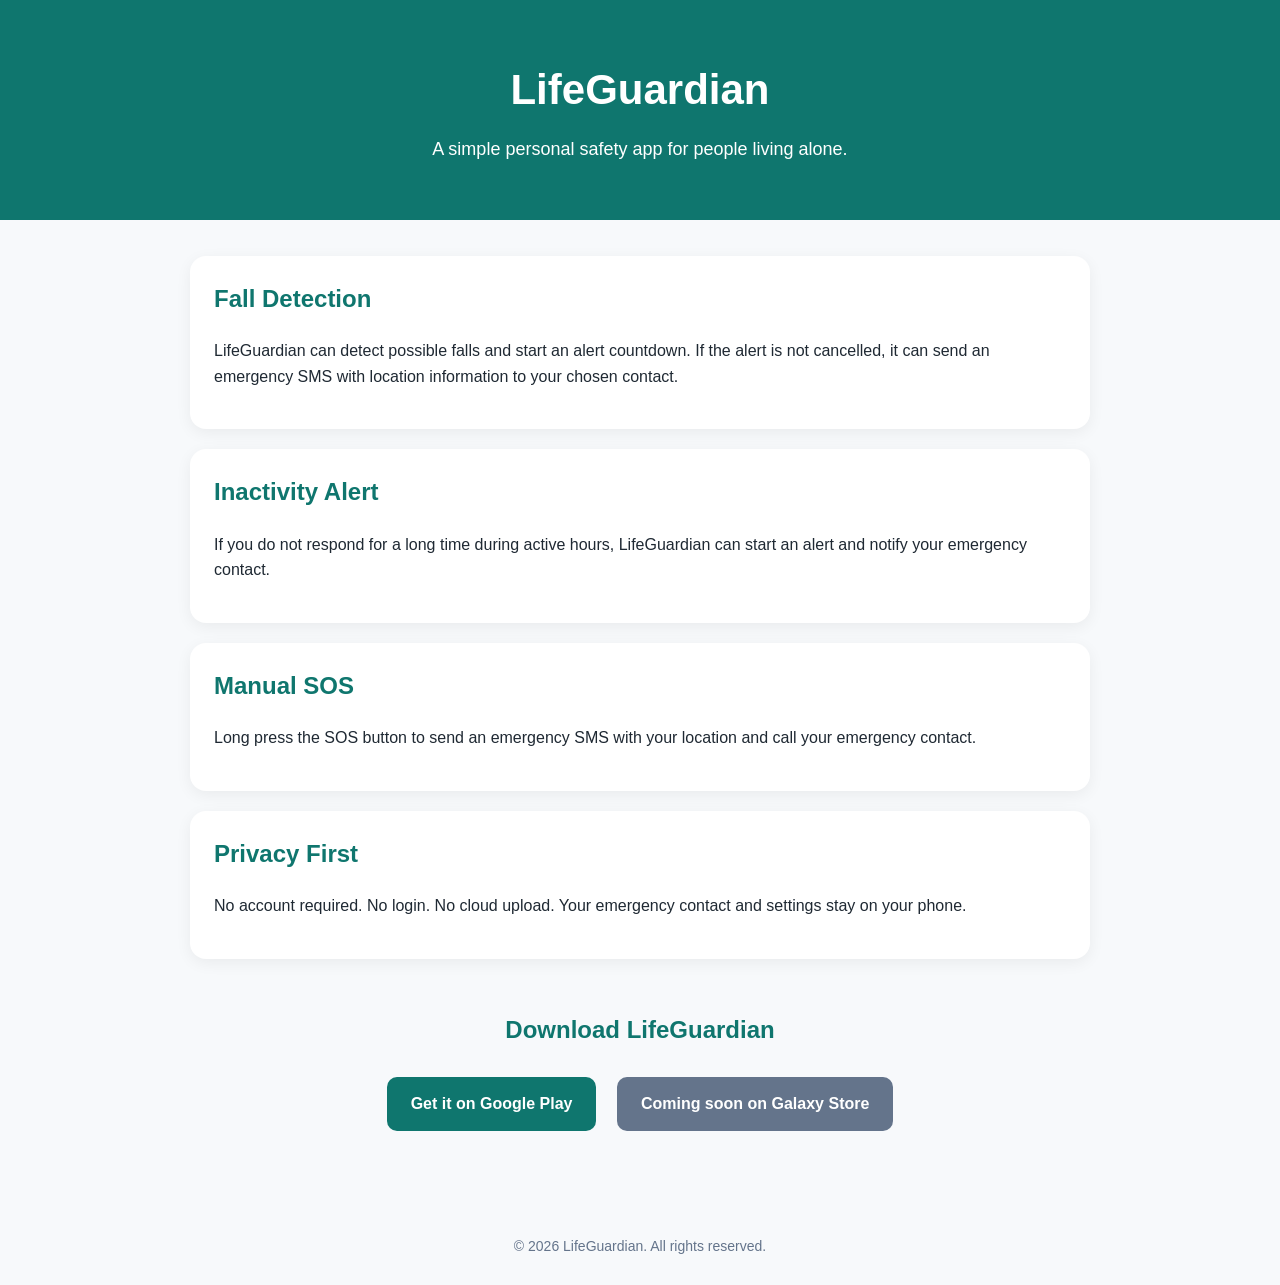
==== index.html @ 9aa40633 "Create index.html" ====
<!DOCTYPE html>
<html lang="en">
<head>
  <meta charset="UTF-8" />
  <meta name="viewport" content="width=device-width, initial-scale=1.0" />

  <title>LifeGuardian - Personal Safety App</title>

  <meta name="description" content="LifeGuardian is a simple personal safety app with fall detection, inactivity alerts, and manual SOS. No account required. No cloud upload." />

  <style>
    body {
      margin: 0;
      font-family: Arial, Helvetica, sans-serif;
      background: #f7f9fb;
      color: #1f2933;
      line-height: 1.6;
    }

    header {
      background: #0f766e;
      color: white;
      padding: 56px 20px;
      text-align: center;
    }

    header h1 {
      margin: 0 0 12px;
      font-size: 42px;
    }

    header p {
      margin: 0;
      font-size: 18px;
    }

    main {
      max-width: 900px;
      margin: 0 auto;
      padding: 36px 20px;
    }

    .card {
      background: white;
      border-radius: 16px;
      padding: 24px;
      margin-bottom: 20px;
      box-shadow: 0 4px 16px rgba(0,0,0,0.06);
    }

    h2 {
      color: #0f766e;
      margin-top: 0;
    }

    .download {
      text-align: center;
      padding: 32px 20px;
    }

    .button {
      display: inline-block;
      background: #0f766e;
      color: white;
      padding: 14px 24px;
      border-radius: 10px;
      text-decoration: none;
      font-weight: bold;
      margin: 8px;
    }

    .button.secondary {
      background: #64748b;
    }

    footer {
      text-align: center;
      color: #64748b;
      font-size: 14px;
      padding: 28px 20px;
    }
  </style>
</head>

<body>
  <header>
    <h1>LifeGuardian</h1>
    <p>A simple personal safety app for people living alone.</p>
  </header>

  <main>
    <section class="card">
      <h2>Fall Detection</h2>
      <p>
        LifeGuardian can detect possible falls and start an alert countdown.
        If the alert is not cancelled, it can send an emergency SMS with location information
        to your chosen contact.
      </p>
    </section>

    <section class="card">
      <h2>Inactivity Alert</h2>
      <p>
        If you do not respond for a long time during active hours,
        LifeGuardian can start an alert and notify your emergency contact.
      </p>
    </section>

    <section class="card">
      <h2>Manual SOS</h2>
      <p>
        Long press the SOS button to send an emergency SMS with your location
        and call your emergency contact.
      </p>
    </section>

    <section class="card">
      <h2>Privacy First</h2>
      <p>
        No account required. No login. No cloud upload.
        Your emergency contact and settings stay on your phone.
      </p>
    </section>

    <section class="download">
      <h2>Download LifeGuardian</h2>

      <a class="button" href="https://play.google.com/store/apps/details?id=com.zplstudio.lifeguardian&hl=en">
        Get it on Google Play
      </a>

      <a class="button secondary" href="#">
        Coming soon on Galaxy Store
      </a>
    </section>
  </main>

  <footer>
    © 2026 LifeGuardian. All rights reserved.
  </footer>
</body>
</html>
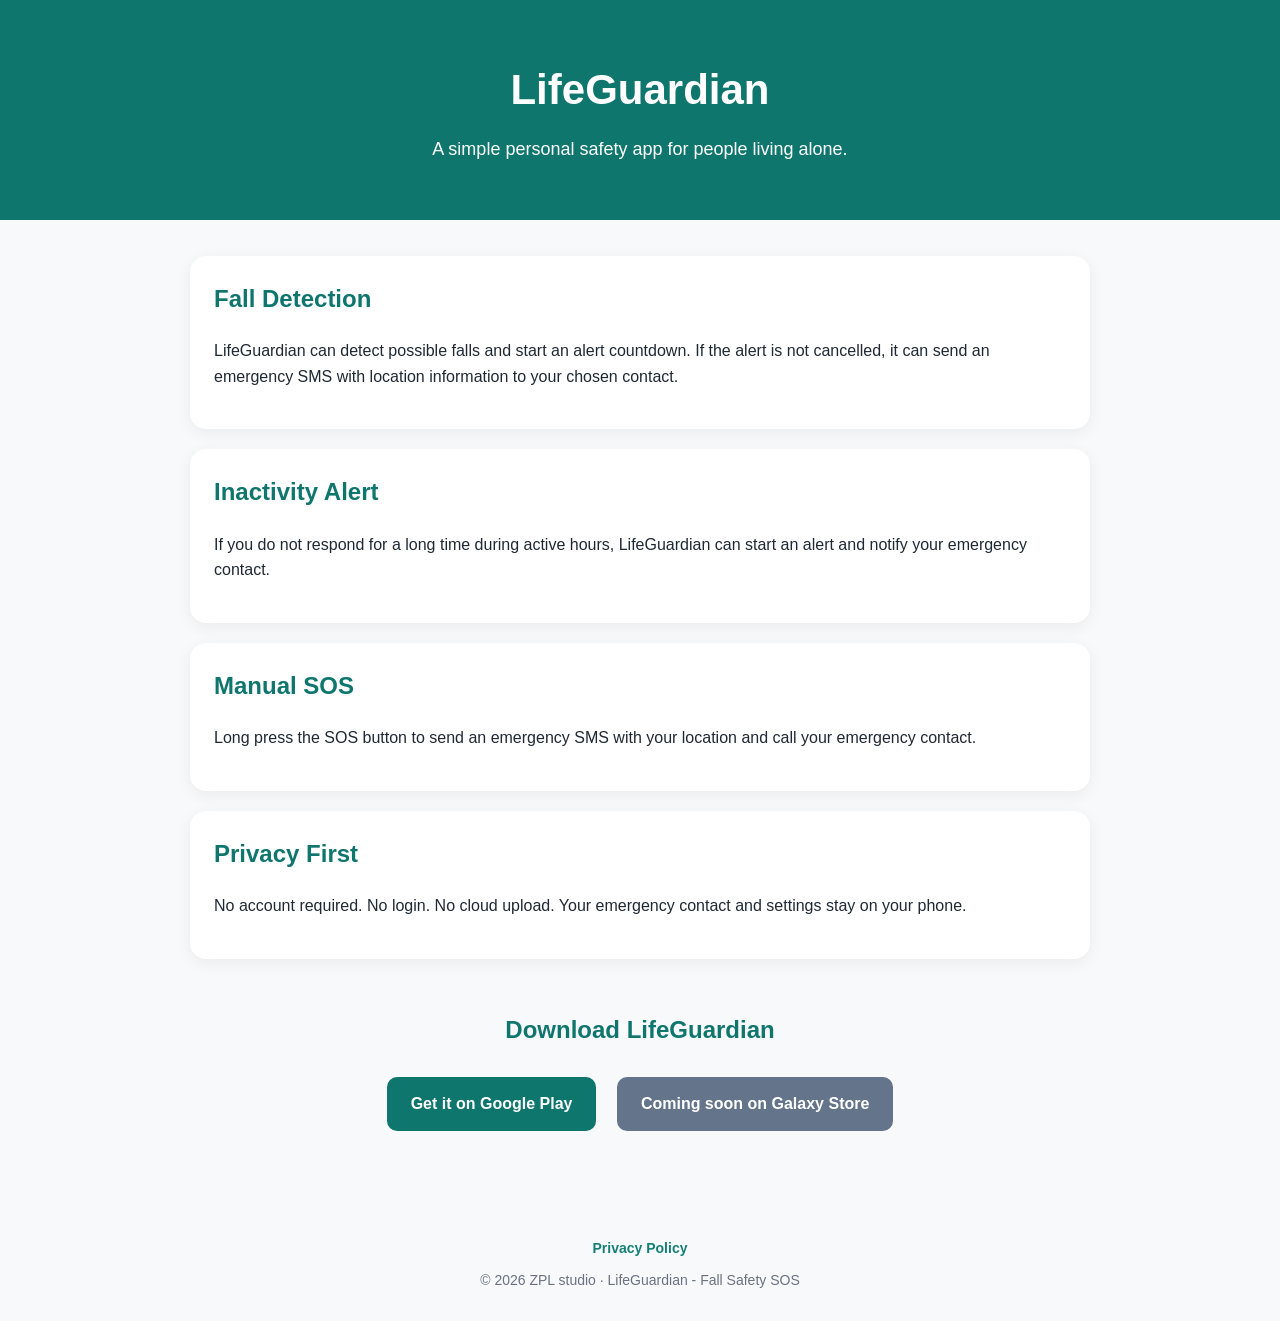
==== commit dd20b1f4: "Add privacy policy link to homepage Updated footer with new styling and content." ====
--- a/index.html
+++ b/index.html
@@ -135,8 +135,15 @@
     </section>
   </main>
 
-  <footer>
-    © 2026 LifeGuardian. All rights reserved.
-  </footer>
+ <footer style="text-align:center; padding:30px 20px; color:#6b7280;">
+  <a href="privacy.html"
+     style="color:#147f75; text-decoration:none; font-weight:600;">
+    Privacy Policy
+  </a>
+  <div style="margin-top:10px;">
+    © 2026 ZPL studio · LifeGuardian - Fall Safety SOS
+  </div>
+</footer>
+  
 </body>
 </html>
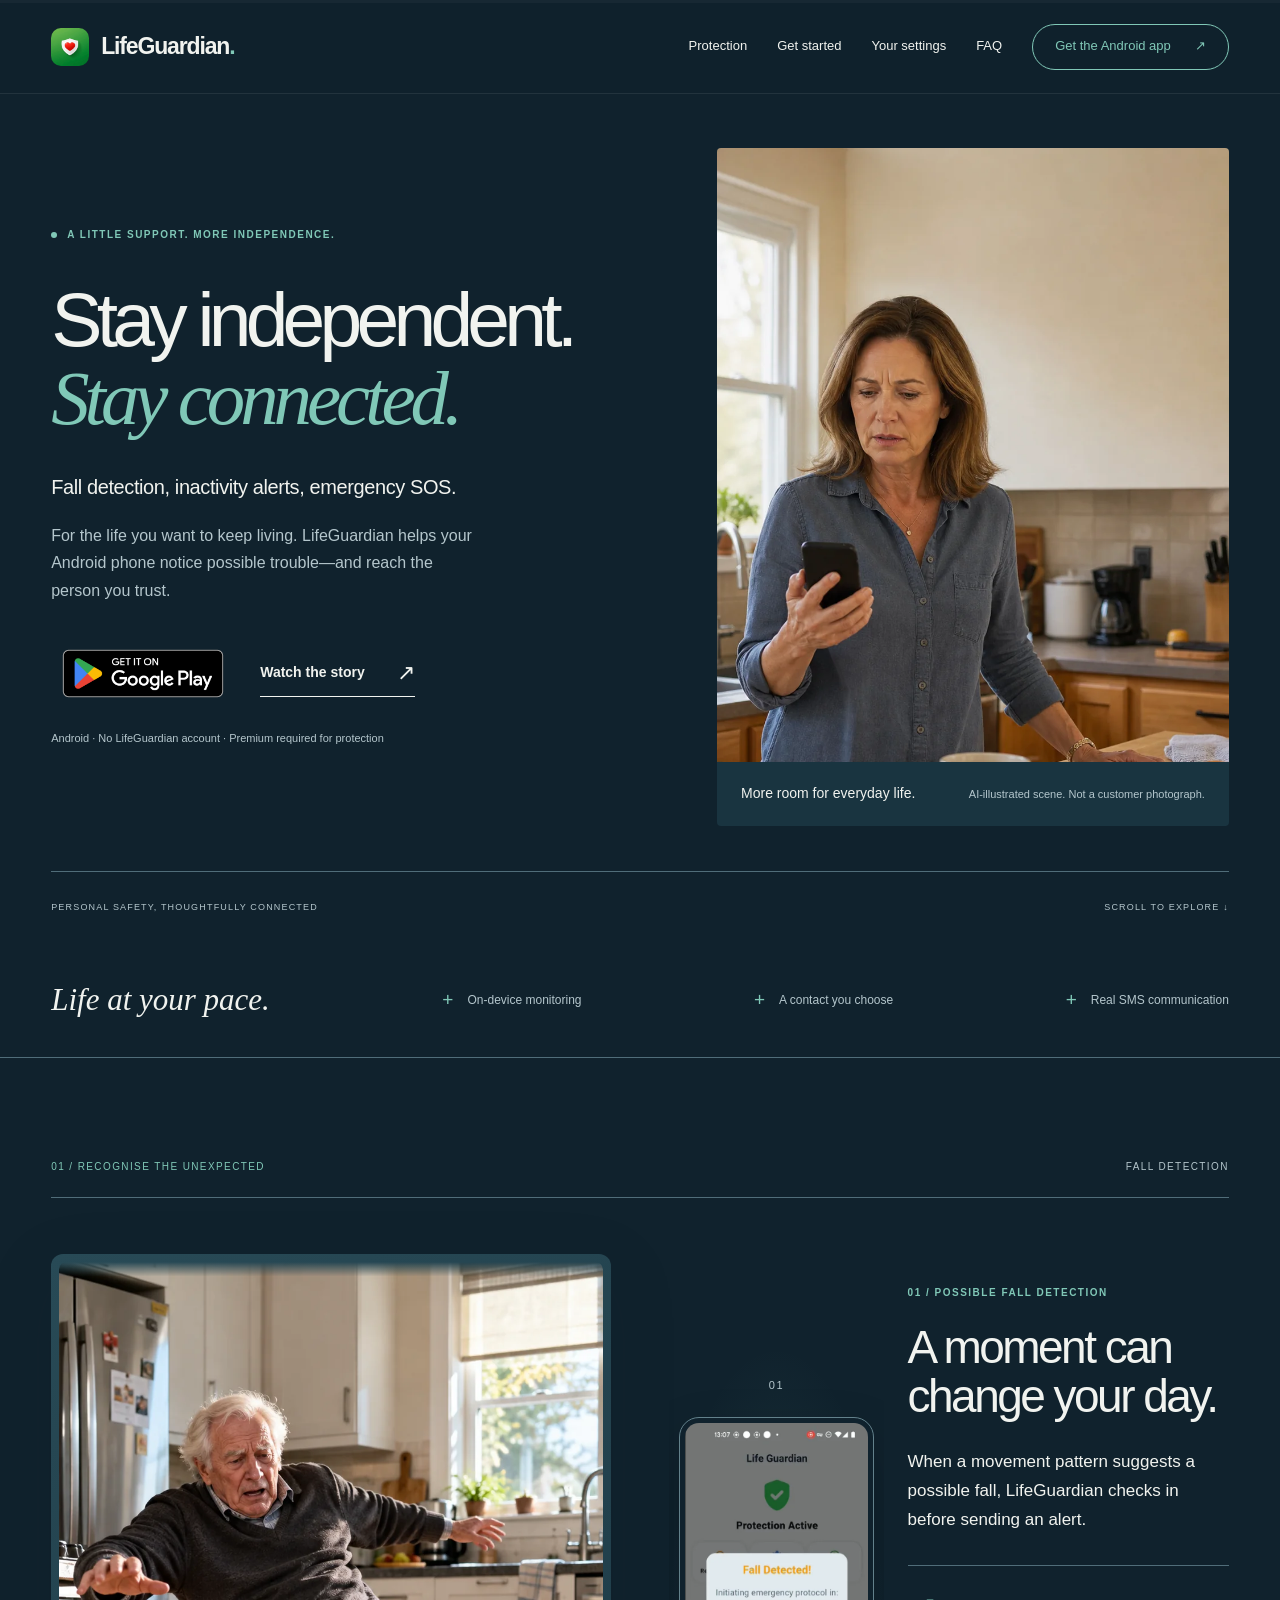
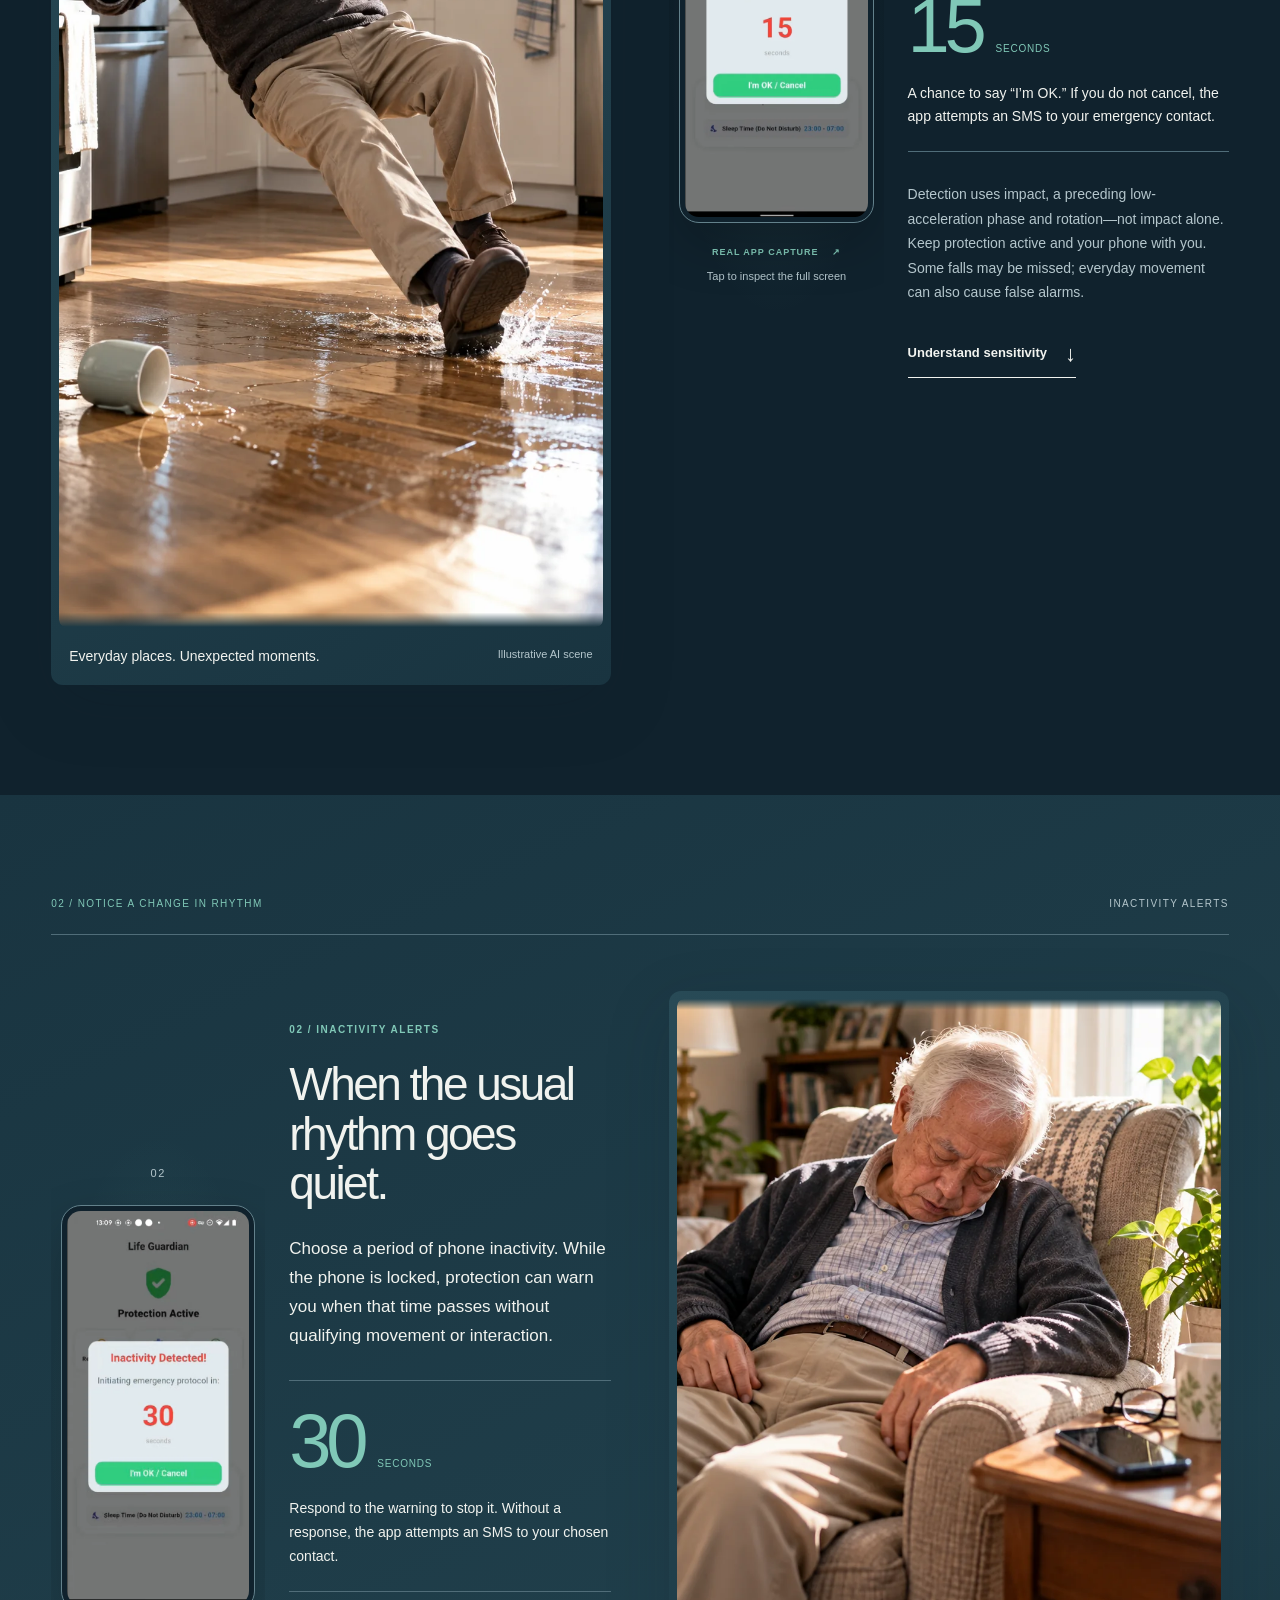
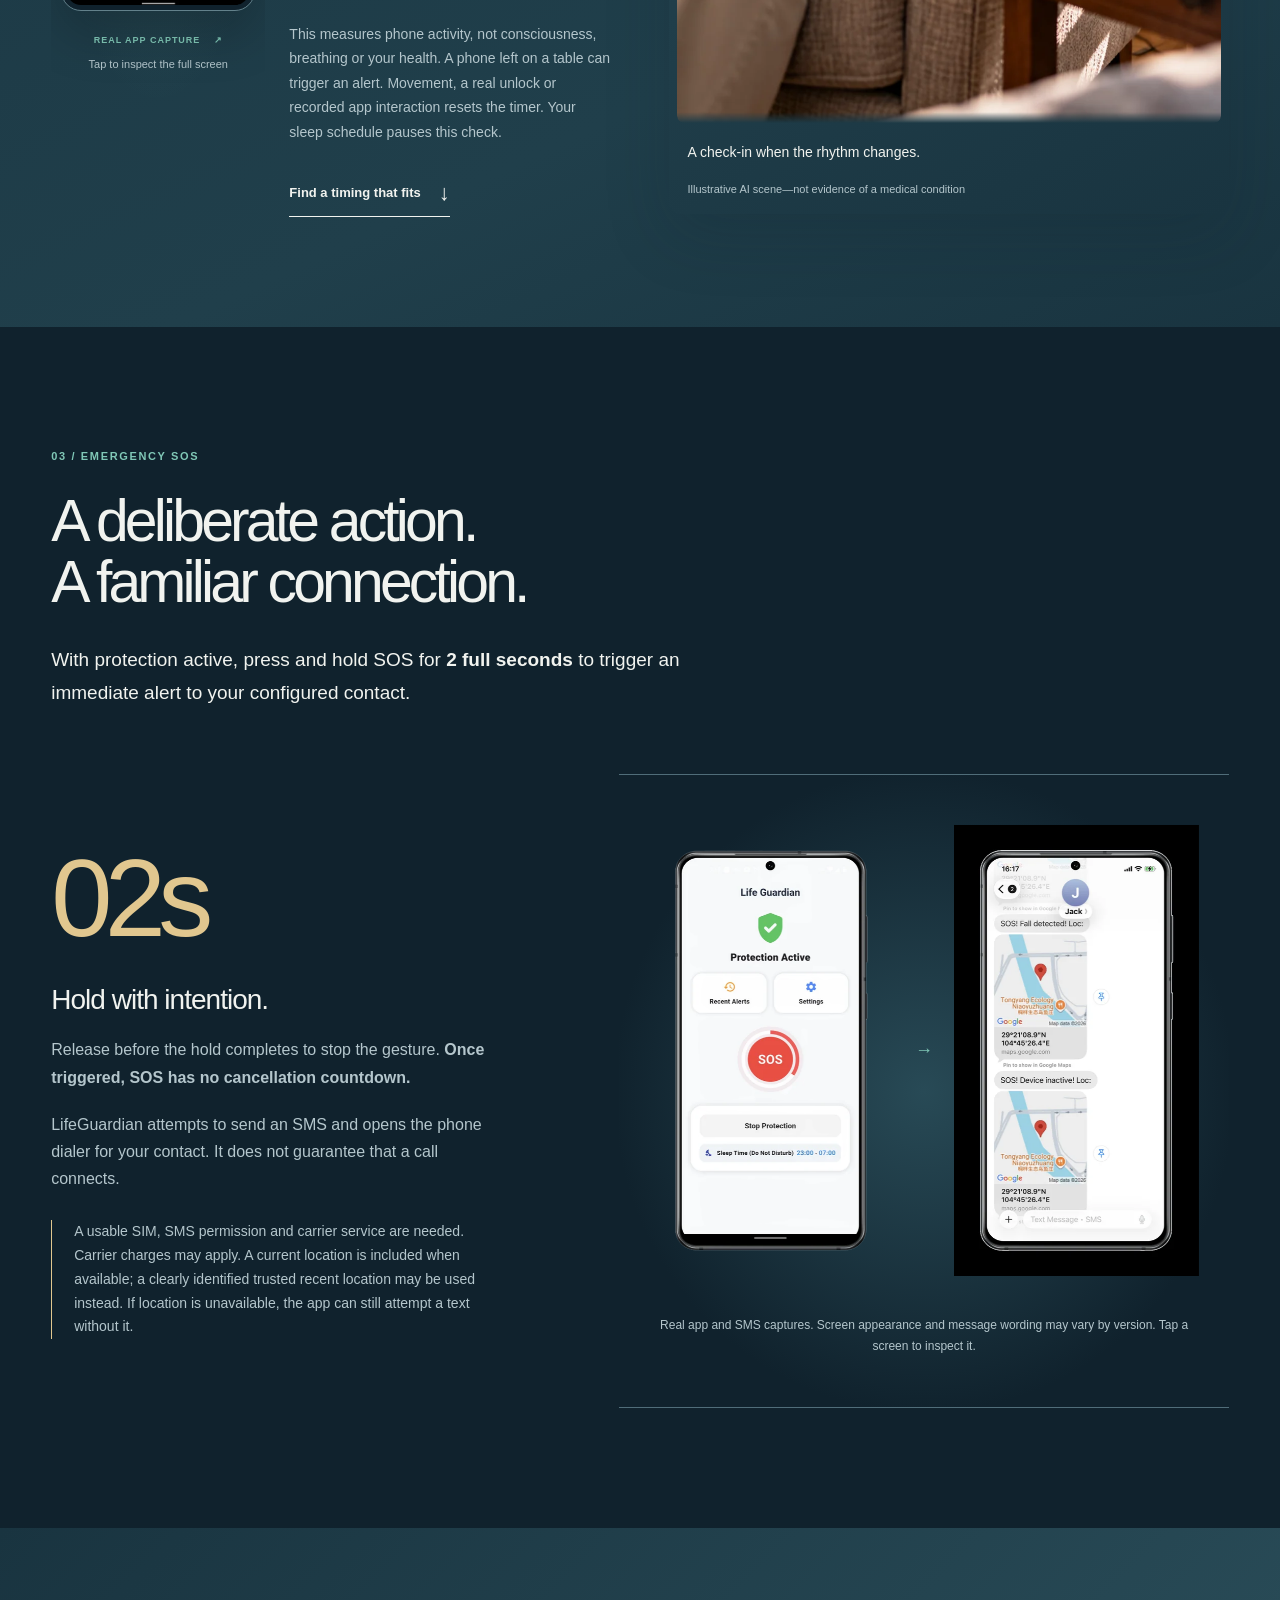
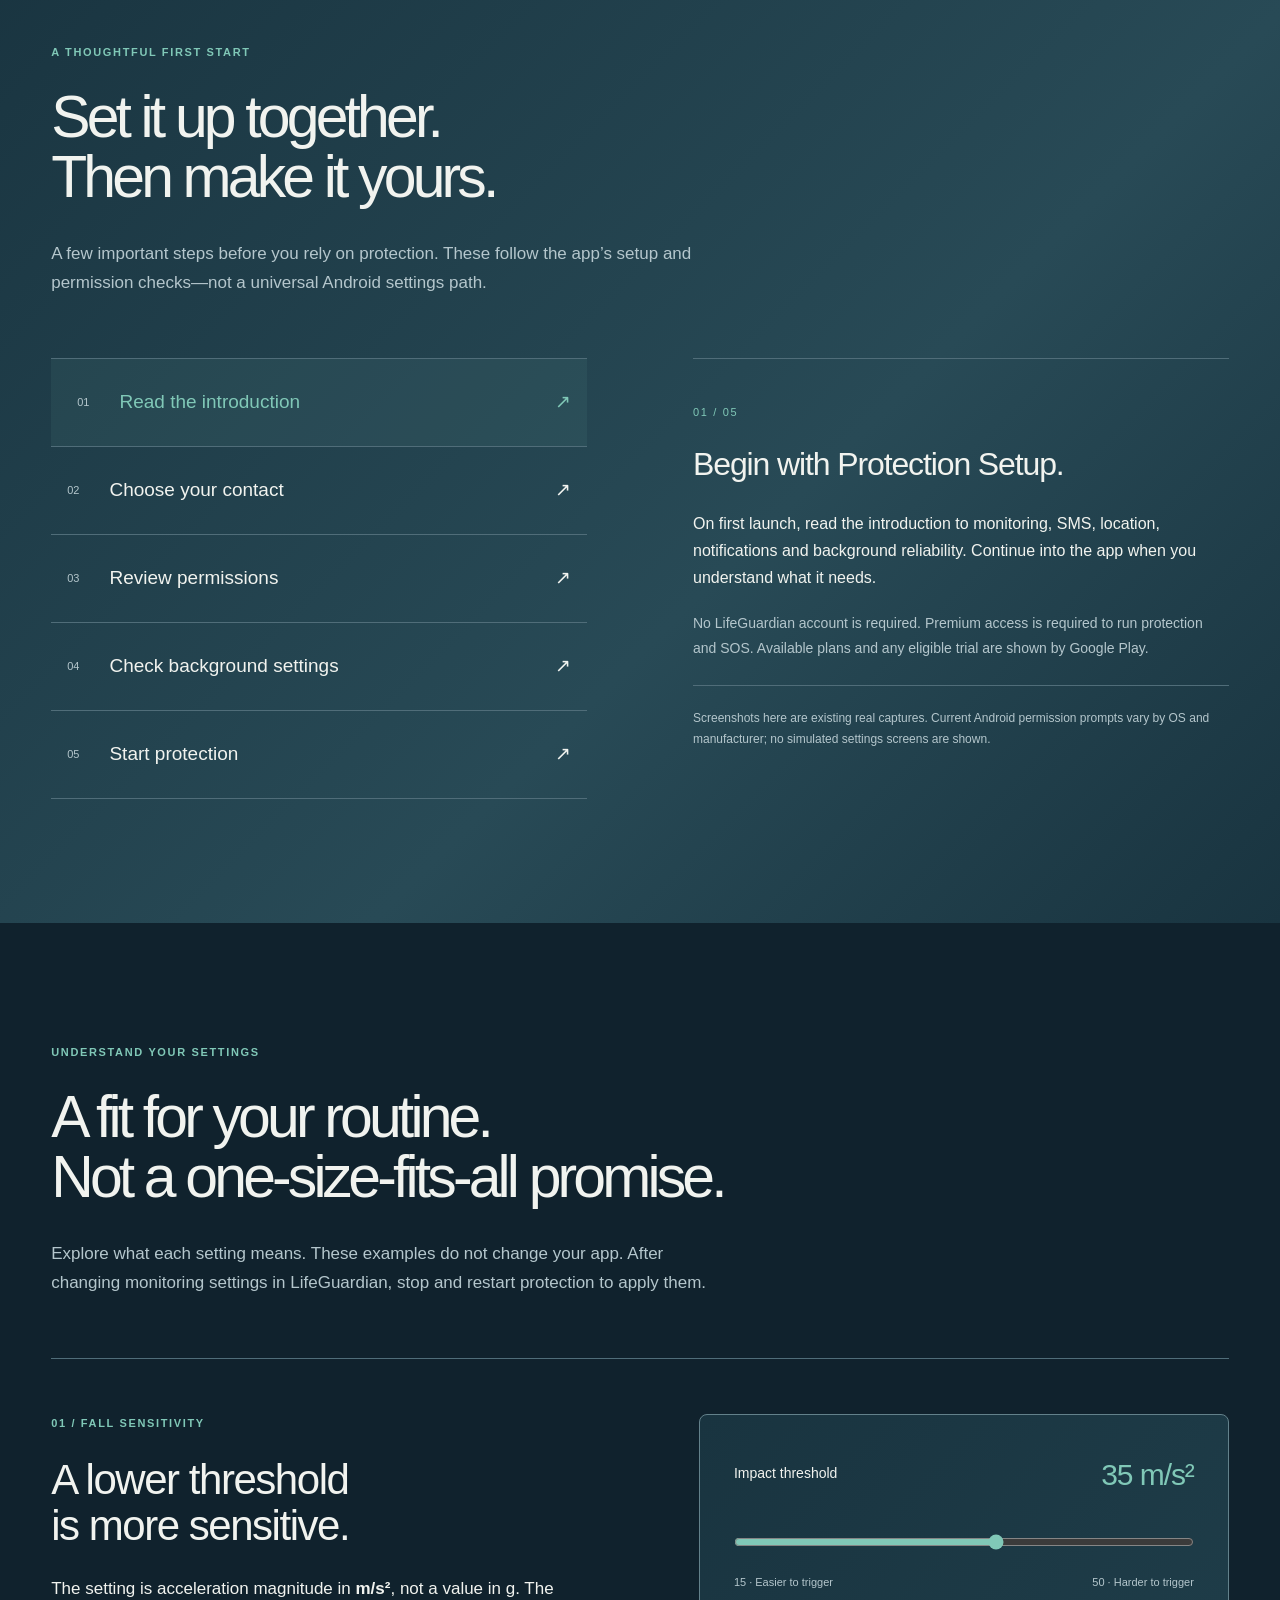
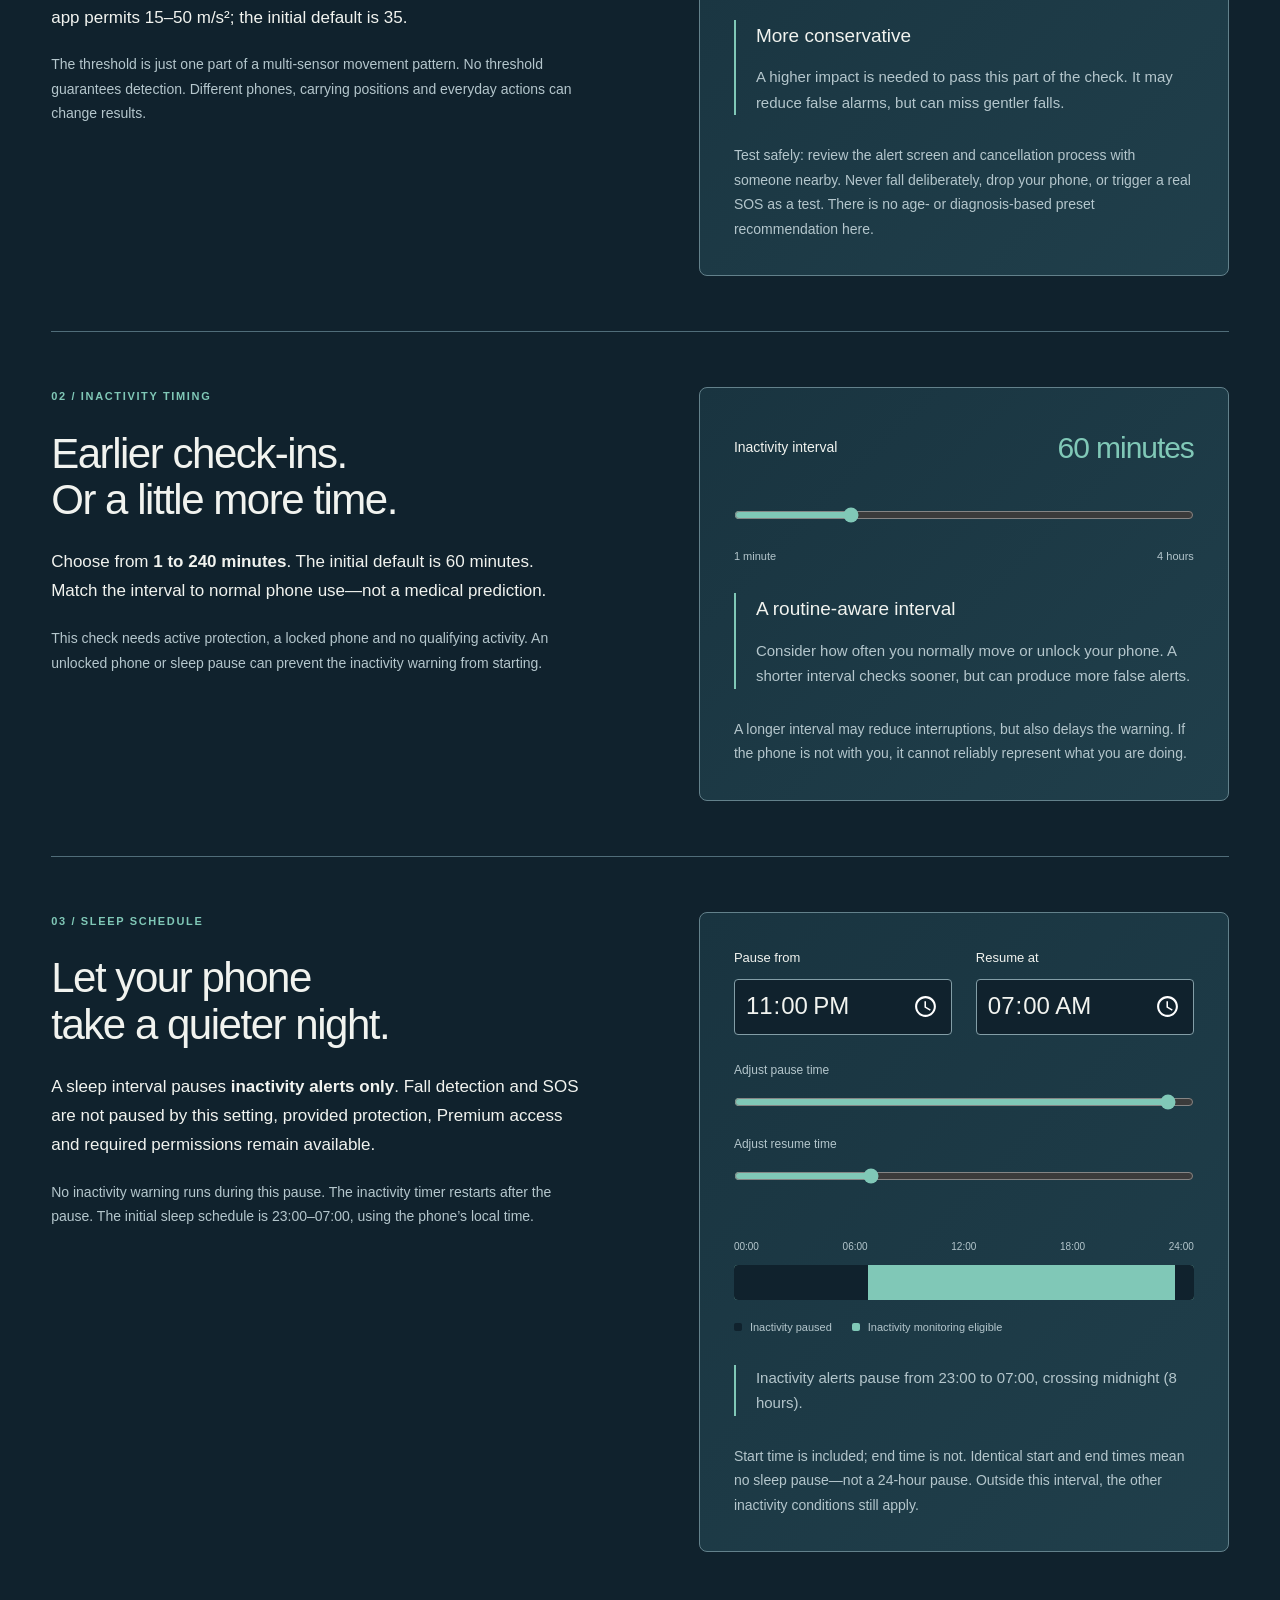
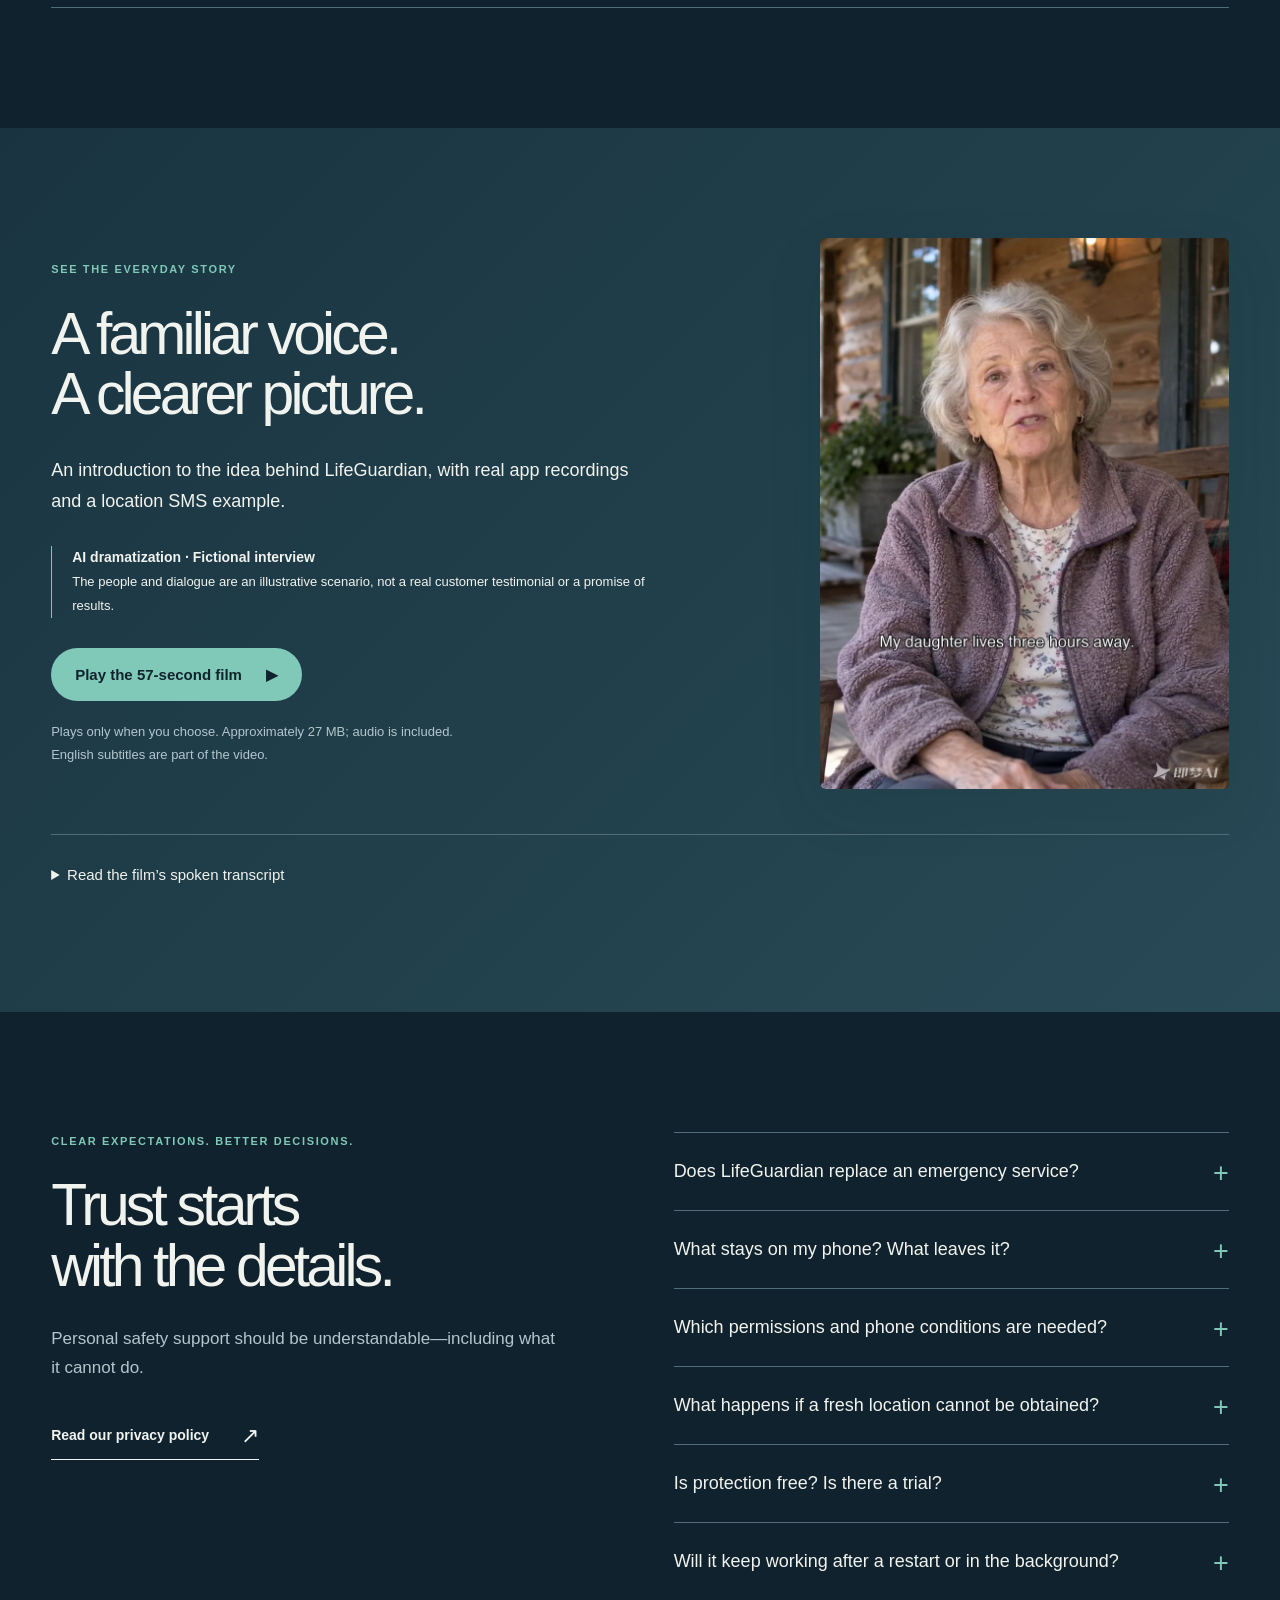
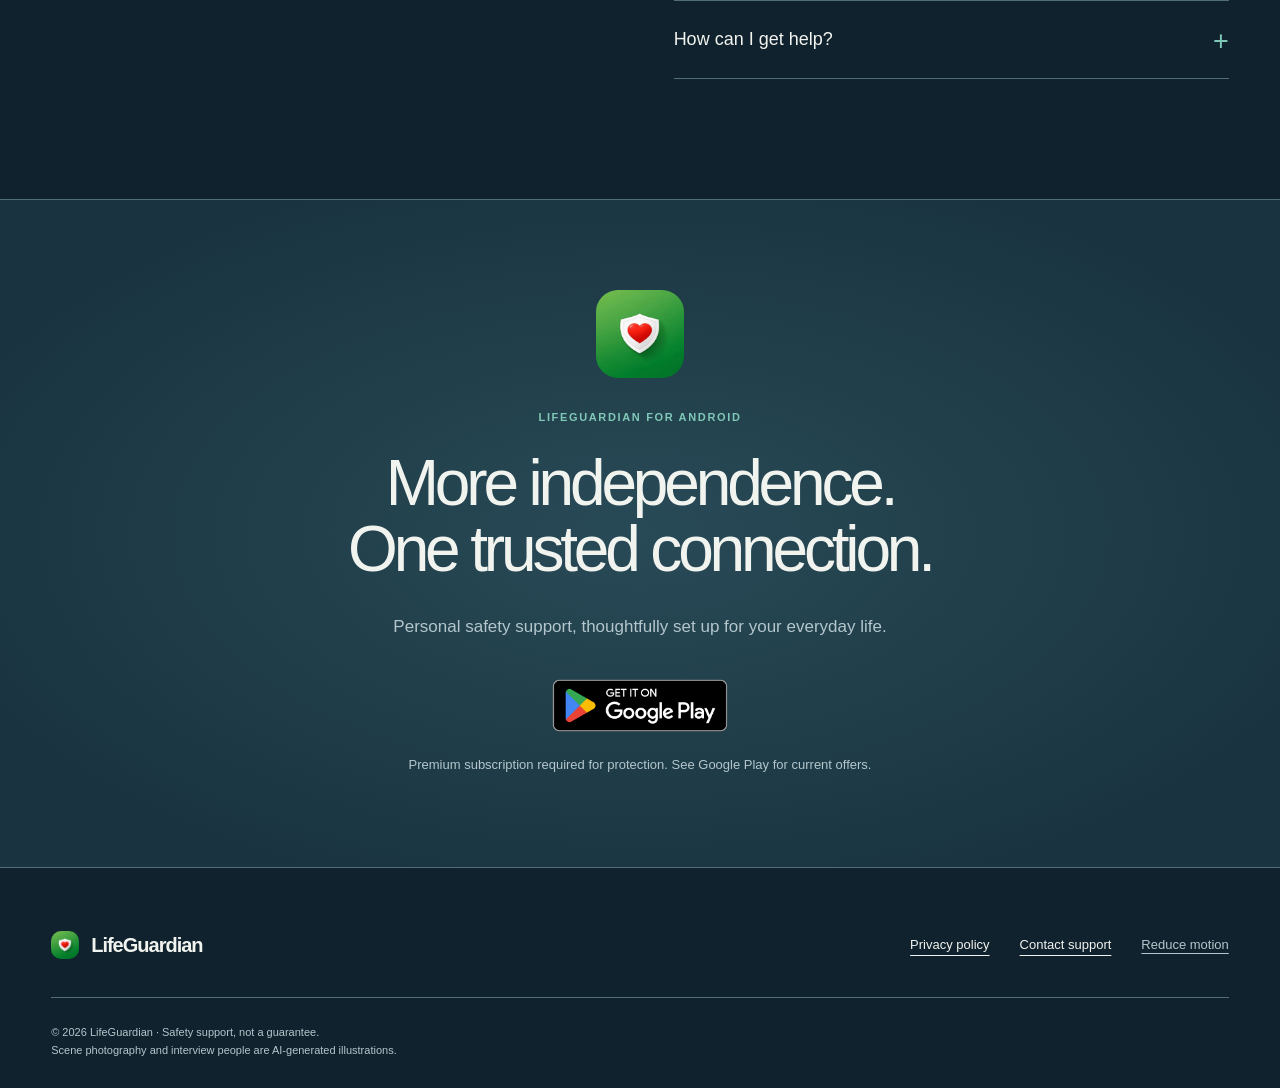
==== commit fa93949c: "feat: launch LifeGuardian Ocean Mist website v4" ====
--- a/index.html
+++ b/index.html
@@ -1,149 +1,70 @@
-<!DOCTYPE html>
-<html lang="en">
+<!doctype html>
+<html lang="en" translate="no">
 <head>
-  <meta charset="UTF-8" />
-  <meta name="viewport" content="width=device-width, initial-scale=1.0" />
-
-  <title>LifeGuardian - Personal Safety App</title>
-
-  <meta name="description" content="LifeGuardian is a simple personal safety app with fall detection, inactivity alerts, and manual SOS. No account required. No cloud upload." />
-
-  <style>
-    body {
-      margin: 0;
-      font-family: Arial, Helvetica, sans-serif;
-      background: #f7f9fb;
-      color: #1f2933;
-      line-height: 1.6;
-    }
-
-    header {
-      background: #0f766e;
-      color: white;
-      padding: 56px 20px;
-      text-align: center;
-    }
-
-    header h1 {
-      margin: 0 0 12px;
-      font-size: 42px;
-    }
-
-    header p {
-      margin: 0;
-      font-size: 18px;
-    }
-
-    main {
-      max-width: 900px;
-      margin: 0 auto;
-      padding: 36px 20px;
-    }
-
-    .card {
-      background: white;
-      border-radius: 16px;
-      padding: 24px;
-      margin-bottom: 20px;
-      box-shadow: 0 4px 16px rgba(0,0,0,0.06);
-    }
-
-    h2 {
-      color: #0f766e;
-      margin-top: 0;
-    }
-
-    .download {
-      text-align: center;
-      padding: 32px 20px;
-    }
-
-    .button {
-      display: inline-block;
-      background: #0f766e;
-      color: white;
-      padding: 14px 24px;
-      border-radius: 10px;
-      text-decoration: none;
-      font-weight: bold;
-      margin: 8px;
-    }
-
-    .button.secondary {
-      background: #64748b;
-    }
-
-    footer {
-      text-align: center;
-      color: #64748b;
-      font-size: 14px;
-      padding: 28px 20px;
-    }
-  </style>
+  <meta charset="utf-8"><meta name="viewport" content="width=device-width, initial-scale=1"><meta name="theme-color" content="#102b2b"><meta name="google" content="notranslate">
+  <title>LifeGuardian — Stay independent. Stay connected.</title>
+  <meta name="description" content="Personal safety support for Android: possible fall detection, phone inactivity alerts and emergency SOS. Understand how LifeGuardian works, its settings and its limitations.">
+  <link rel="icon" href="assets/app-icon.png"><link rel="stylesheet" href="styles.css?v=3"><script src="script.js?v=3" defer></script>
 </head>
-
 <body>
-  <header>
-    <h1>LifeGuardian</h1>
-    <p>A simple personal safety app for people living alone.</p>
-  </header>
-
-  <main>
-    <section class="card">
-      <h2>Fall Detection</h2>
-      <p>
-        LifeGuardian can detect possible falls and start an alert countdown.
-        If the alert is not cancelled, it can send an emergency SMS with location information
-        to your chosen contact.
-      </p>
-    </section>
-
-    <section class="card">
-      <h2>Inactivity Alert</h2>
-      <p>
-        If you do not respond for a long time during active hours,
-        LifeGuardian can start an alert and notify your emergency contact.
-      </p>
-    </section>
-
-    <section class="card">
-      <h2>Manual SOS</h2>
-      <p>
-        Long press the SOS button to send an emergency SMS with your location
-        and call your emergency contact.
-      </p>
-    </section>
-
-    <section class="card">
-      <h2>Privacy First</h2>
-      <p>
-        No account required. No login. No cloud upload.
-        Your emergency contact and settings stay on your phone.
-      </p>
-    </section>
-
-    <section class="download">
-      <h2>Download LifeGuardian</h2>
-
-      <a class="button" href="https://play.google.com/store/apps/details?id=com.zplstudio.lifeguardian&hl=en">
-        Get it on Google Play
-      </a>
-
-      <a class="button secondary" href="#">
-        Coming soon on Galaxy Store
-      </a>
-    </section>
-  </main>
-
- <footer style="text-align:center; padding:30px 20px; color:#6b7280;">
-  <a href="privacy.html"
-     style="color:#147f75; text-decoration:none; font-weight:600;">
-    Privacy Policy
-  </a>
-  <div style="margin-top:10px;">
-    © 2026 ZPL studio · LifeGuardian - Fall Safety SOS
-  </div>
-</footer>
-  
-</body>
-</html>
+<div class="reading-progress" aria-hidden="true"><span id="reading-progress"></span></div>
+<a class="skip-link" href="#main">Skip to content</a>
+<header class="site-header">
+  <a href="#top" class="wordmark" aria-label="LifeGuardian home"><img src="assets/app-icon.png" width="38" height="38" alt=""><span>LifeGuardian<span class="wordmark-dot">.</span></span></a>
+  <a class="mobile-download" href="https://play.google.com/store/apps/details?id=com.zplstudio.lifeguardian" target="_blank" rel="noopener" aria-label="Get LifeGuardian for Android (opens Google Play in a new tab)">Get app <span aria-hidden="true">↗</span></a>
+  <button class="menu-button" type="button" aria-expanded="false" aria-controls="primary-nav">Menu <span aria-hidden="true">☰</span></button>
+  <nav id="primary-nav" aria-label="Main navigation"><a href="#protection">Protection</a><a href="#setup">Get started</a><a href="#guides">Your settings</a><a href="#questions">FAQ</a><a class="nav-download" href="https://play.google.com/store/apps/details?id=com.zplstudio.lifeguardian" target="_blank" rel="noopener">Get the Android app <span aria-hidden="true">↗</span><span class="sr-only"> (opens Google Play in a new tab)</span></a></nav>
+</header>
+<main id="main" tabindex="-1">
+  <section class="hero wrap" id="top" aria-labelledby="hero-title">
+    <div class="hero-copy"><p class="eyebrow"><span class="status-dot" aria-hidden="true"></span> A little support. More independence.</p><h1 id="hero-title">Stay independent.<br><em>Stay connected.</em></h1><p class="hero-subtitle">Fall detection, inactivity alerts, emergency SOS.</p><p class="intro">For the life you want to keep living. LifeGuardian helps your Android phone notice possible trouble—and reach the person you trust.</p><div class="hero-actions"><a class="play-badge" href="https://play.google.com/store/apps/details?id=com.zplstudio.lifeguardian" target="_blank" rel="noopener" aria-label="Get LifeGuardian on Google Play (opens in a new tab)"><img src="assets/google-play-badge.png" alt="Get it on Google Play" width="646" height="250"></a><a class="text-link" href="#film">Watch the story <span aria-hidden="true">↗</span></a></div><p class="small hero-facts">Android · No LifeGuardian account · Premium required for protection</p></div>
+    <figure class="hero-image"><img src="assets/family-900.webp" srcset="assets/family-480.webp 480w, assets/family-900.webp 900w" sizes="(max-width: 900px) 92vw, 44vw" width="941" height="1672" alt="An AI-illustrated everyday kitchen scene, with a woman checking her phone" fetchpriority="high" decoding="async"><figcaption><span class="caption-line" aria-hidden="true"></span>More room for everyday life.<small>AI-illustrated scene. Not a customer photograph.</small></figcaption></figure>
+    <div class="hero-edition" aria-hidden="true"><span>PERSONAL SAFETY, THOUGHTFULLY CONNECTED</span><span>SCROLL TO EXPLORE ↓</span></div>
+  </section>
+  <div class="principles wrap" aria-label="Product principles"><p>Life at your pace.</p><span>On-device monitoring</span><span>A contact you choose</span><span>Real SMS communication</span></div>
+  <section class="story-section wrap" id="protection" aria-labelledby="fall-title">
+    <div class="chapter-line"><span>01 / RECOGNISE THE UNEXPECTED</span><span>FALL DETECTION</span></div>
+    <div class="story-grid">
+      <figure class="story-scene" data-reveal="scene"><img src="assets/kitchen-v4-900.webp" srcset="assets/kitchen-v4-480.webp 480w, assets/kitchen-v4-900.webp 900w" sizes="(max-width:900px) 90vw, 47vw" width="941" height="1672" loading="lazy" decoding="async" alt="AI illustration of an older man slipping on a wet kitchen floor"><figcaption><span>Everyday places. Unexpected moments.</span><small>Illustrative AI scene</small></figcaption></figure>
+      <div class="story-detail">
+        <div class="ui-exhibit" data-reveal="phone"><span class="exhibit-index" aria-hidden="true">01</span><button class="phone-capture" data-image="assets/originals/fall-ui.png" data-title="Actual LifeGuardian fall countdown" aria-label="Enlarge the real fall countdown screen"><img src="assets/fall-ui-480.webp" width="592" height="1280" loading="lazy" alt="Actual LifeGuardian fall alert with a 15-second countdown and an I'm OK cancel action"></button><p class="capture-label">REAL APP CAPTURE <span aria-hidden="true">↗</span></p><p class="capture-hint">Tap to inspect the full screen</p></div>
+        <div class="story-copy"><p class="eyebrow" data-reveal="text">01 / Possible fall detection</p><h2 id="fall-title" data-reveal="title">A moment can<br>change your day.</h2><p data-reveal="text">When a movement pattern suggests a possible fall, LifeGuardian checks in before sending an alert.</p><div class="countdown-note" data-reveal="text"><strong>15<span>seconds</span></strong><p>A chance to say “I’m OK.” If you do not cancel, the app attempts an SMS to your emergency contact.</p></div><p class="small" data-reveal="text">Detection uses impact, a preceding low-acceleration phase and rotation—not impact alone. Keep protection active and your phone with you. Some falls may be missed; everyday movement can also cause false alarms.</p><a class="text-link" data-reveal="text" href="#sensitivity">Understand sensitivity <span aria-hidden="true">↓</span></a></div>
+      </div>
+    </div>
+  </section>
+  <section class="light-section" id="inactivity" aria-labelledby="inactivity-title"><div class="story-section mirror wrap">
+    <div class="chapter-line"><span>02 / NOTICE A CHANGE IN RHYTHM</span><span>INACTIVITY ALERTS</span></div>
+    <div class="story-grid">
+      <figure class="story-scene" data-reveal="scene"><img src="assets/sofa-v4-900.webp" srcset="assets/sofa-v4-480.webp 480w, assets/sofa-v4-900.webp 900w" sizes="(max-width:900px) 90vw, 47vw" width="941" height="1254" loading="lazy" decoding="async" alt="AI illustration of an older man resting with his head tilted on an upholstered armchair beside his phone"><figcaption><span>A check-in when the rhythm changes.</span><small>Illustrative AI scene—not evidence of a medical condition</small></figcaption></figure>
+      <div class="story-detail">
+        <div class="ui-exhibit" data-reveal="phone"><span class="exhibit-index" aria-hidden="true">02</span><button class="phone-capture" data-image="assets/originals/inactivity-ui.png" data-title="Actual LifeGuardian inactivity countdown" aria-label="Enlarge the real inactivity alert screen"><img src="assets/inactivity-ui-480.webp" width="592" height="1280" loading="lazy" alt="Actual LifeGuardian inactivity alert with a 30-second countdown"></button><p class="capture-label">REAL APP CAPTURE <span aria-hidden="true">↗</span></p><p class="capture-hint">Tap to inspect the full screen</p></div>
+        <div class="story-copy"><p class="eyebrow" data-reveal="text">02 / Inactivity alerts</p><h2 id="inactivity-title" data-reveal="title">When the usual<br>rhythm goes quiet.</h2><p data-reveal="text">Choose a period of phone inactivity. While the phone is locked, protection can warn you when that time passes without qualifying movement or interaction.</p><div class="countdown-note" data-reveal="text"><strong>30<span>seconds</span></strong><p>Respond to the warning to stop it. Without a response, the app attempts an SMS to your chosen contact.</p></div><p class="small" data-reveal="text">This measures phone activity, not consciousness, breathing or your health. A phone left on a table can trigger an alert. Movement, a real unlock or recorded app interaction resets the timer. Your sleep schedule pauses this check.</p><a class="text-link" data-reveal="text" href="#timing">Find a timing that fits <span aria-hidden="true">↓</span></a></div>
+      </div>
+    </div>
+  </div></section>
+  <section class="sos-section wrap" id="sos" aria-labelledby="sos-title"><div class="sos-heading reveal"><p class="eyebrow">03 / Emergency SOS</p><h2 id="sos-title">A deliberate action.<br>A familiar connection.</h2><p>With protection active, press and hold SOS for <strong>2 full seconds</strong> to trigger an immediate alert to your configured contact.</p></div><div class="sos-layout"><div class="sos-copy reveal"><span class="outline-number" aria-hidden="true">02s</span><h3>Hold with intention.</h3><p>Release before the hold completes to stop the gesture. <strong>Once triggered, SOS has no cancellation countdown.</strong></p><p>LifeGuardian attempts to send an SMS and opens the phone dialer for your contact. It does not guarantee that a call connects.</p><div class="notice">A usable SIM, SMS permission and carrier service are needed. Carrier charges may apply. A current location is included when available; a clearly identified trusted recent location may be used instead. If location is unavailable, the app can still attempt a text without it.</div></div><div class="sos-screens reveal"><button class="capture-button" data-image="assets/originals/sos-hold.png" data-title="Actual LifeGuardian SOS press-and-hold screenshot" aria-label="Enlarge the complete original SOS press-and-hold screenshot"><img src="assets/sos-hold-480.webp" srcset="assets/sos-hold-480.webp 480w, assets/sos-hold-900.webp 900w" sizes="(max-width:650px) 40vw, 22vw" width="1493" height="2753" loading="lazy" alt="Actual LifeGuardian screenshot showing the red SOS button with its press-and-hold progress ring"></button><span class="connection-line" aria-hidden="true">→</span><button class="capture-button" data-image="assets/sms-ui-900.webp" data-title="Actual location SMS screenshot" aria-label="Enlarge the original location SMS screenshot"><img src="assets/sms-ui-480.webp" width="1493" height="2753" loading="lazy" alt="Original location alert SMS capture showing message text, location link and map preview"></button><p class="small capture-caption">Real app and SMS captures. Screen appearance and message wording may vary by version. Tap a screen to inspect it.</p></div></div></section>
+  <section class="setup-section" id="setup" aria-labelledby="setup-title"><div class="wrap"><div class="section-heading reveal"><p class="eyebrow">A thoughtful first start</p><h2 id="setup-title">Set it up together.<br>Then make it yours.</h2><p>A few important steps before you rely on protection. These follow the app’s setup and permission checks—not a universal Android settings path.</p></div><div class="setup-layout"><ol class="setup-steps" aria-label="First-time setup steps">
+    <li><button data-step="0" class="active" aria-expanded="true" aria-controls="setup-panel"><span>01</span> Read the introduction <span aria-hidden="true">↗</span></button></li><li><button data-step="1" aria-expanded="false" aria-controls="setup-panel"><span>02</span> Choose your contact <span aria-hidden="true">↗</span></button></li><li><button data-step="2" aria-expanded="false" aria-controls="setup-panel"><span>03</span> Review permissions <span aria-hidden="true">↗</span></button></li><li><button data-step="3" aria-expanded="false" aria-controls="setup-panel"><span>04</span> Check background settings <span aria-hidden="true">↗</span></button></li><li><button data-step="4" aria-expanded="false" aria-controls="setup-panel"><span>05</span> Start protection <span aria-hidden="true">↗</span></button></li>
+    </ol><div id="setup-panel" class="setup-panel" role="region" aria-label="Selected setup instructions" aria-live="polite"><span class="step-counter" id="step-counter">01 / 05</span><h3 id="step-title">Begin with Protection Setup.</h3><p id="step-description">On first launch, read the introduction to monitoring, SMS, location, notifications and background reliability. Continue into the app when you understand what it needs.</p><p id="step-detail" class="small">No LifeGuardian account is required. Premium access is required to run protection and SOS. Available plans and any eligible trial are shown by Google Play.</p><figure id="step-figure" hidden><img id="step-image" width="480" height="300" alt=""><figcaption id="step-caption"></figcaption></figure><p class="setup-footnote">Screenshots here are existing real captures. Current Android permission prompts vary by OS and manufacturer; no simulated settings screens are shown.</p></div></div></div></section>
+  <section class="guides wrap" id="guides" aria-labelledby="guides-title"><div class="section-heading reveal"><p class="eyebrow">Understand your settings</p><h2 id="guides-title">A fit for your routine.<br>Not a one-size-fits-all promise.</h2><p>Explore what each setting means. These examples do not change your app. After changing monitoring settings in LifeGuardian, stop and restart protection to apply them.</p></div>
+    <article class="guide-card" id="sensitivity"><div><p class="eyebrow">01 / Fall sensitivity</p><h3>A lower threshold<br>is more sensitive.</h3><p>The setting is acceleration magnitude in <strong>m/s²</strong>, not a value in g. The app permits 15–50 m/s²; the initial default is 35.</p><p class="small">The threshold is just one part of a multi-sensor movement pattern. No threshold guarantees detection. Different phones, carrying positions and everyday actions can change results.</p></div><div class="guide-control"><label for="fall-range">Impact threshold <output id="fall-value" for="fall-range">35 m/s²</output></label><input id="fall-range" type="range" min="15" max="50" step="1" value="35" aria-describedby="fall-explanation"><div class="range-extremes"><span>15 · Easier to trigger</span><span>50 · Harder to trigger</span></div><div class="interactive-result" id="fall-explanation" aria-live="polite"><strong>More conservative</strong><p>A higher impact is needed to pass this part of the check. It may reduce false alarms, but can miss gentler falls.</p></div><p class="small">Test safely: review the alert screen and cancellation process with someone nearby. Never fall deliberately, drop your phone, or trigger a real SOS as a test. There is no age- or diagnosis-based preset recommendation here.</p></div></article>
+    <article class="guide-card" id="timing"><div><p class="eyebrow">02 / Inactivity timing</p><h3>Earlier check-ins.<br>Or a little more time.</h3><p>Choose from <strong>1 to 240 minutes</strong>. The initial default is 60 minutes. Match the interval to normal phone use—not a medical prediction.</p><p class="small">This check needs active protection, a locked phone and no qualifying activity. An unlocked phone or sleep pause can prevent the inactivity warning from starting.</p></div><div class="guide-control"><label for="inactivity-range">Inactivity interval <output id="inactivity-value" for="inactivity-range">60 minutes</output></label><input id="inactivity-range" type="range" min="1" max="240" step="1" value="60" aria-describedby="inactivity-explanation"><div class="range-extremes"><span>1 minute</span><span>4 hours</span></div><div class="interactive-result" id="inactivity-explanation" aria-live="polite"><strong>A routine-aware interval</strong><p>Consider how often you normally move or unlock your phone. A shorter interval checks sooner, but can produce more false alerts.</p></div><p class="small">A longer interval may reduce interruptions, but also delays the warning. If the phone is not with you, it cannot reliably represent what you are doing.</p></div></article>
+    <article class="guide-card sleep-card" id="sleep"><div><p class="eyebrow">03 / Sleep schedule</p><h3>Let your phone<br>take a quieter night.</h3><p>A sleep interval pauses <strong>inactivity alerts only</strong>. Fall detection and SOS are not paused by this setting, provided protection, Premium access and required permissions remain available.</p><p class="small">No inactivity warning runs during this pause. The inactivity timer restarts after the pause. The initial sleep schedule is 23:00–07:00, using the phone’s local time.</p></div><div class="guide-control"><div class="time-fields"><label for="sleep-start">Pause from<input id="sleep-start" type="time" value="23:00" required></label><label for="sleep-end">Resume at<input id="sleep-end" type="time" value="07:00" required></label></div><div class="day-labels" aria-hidden="true"><span>00:00</span><span>06:00</span><span>12:00</span><span>18:00</span><span>24:00</span></div><div class="day-track" id="day-track" aria-hidden="true"><span class="sleep-segment" style="left:0%;width:29.1667%"></span><span class="sleep-segment" style="left:95.8333%;width:4.1667%"></span></div><div class="legend"><span><i class="legend-paused"></i> Inactivity paused</span><span><i></i> Inactivity monitoring eligible</span></div><p id="sleep-explanation" class="interactive-result" aria-live="polite">Inactivity alerts pause from 23:00 to 07:00, crossing midnight (8 hours).</p><p class="small">Start time is included; end time is not. Identical start and end times mean no sleep pause—not a 24-hour pause. Outside this interval, the other inactivity conditions still apply.</p></div></article>
+  </section>
+  <section class="film-section" id="film" aria-labelledby="film-title"><div class="wrap film-layout"><div class="reveal"><p class="eyebrow">See the everyday story</p><h2 id="film-title">A familiar voice.<br>A clearer picture.</h2><p>An introduction to the idea behind LifeGuardian, with real app recordings and a location SMS example.</p><p class="disclosure">AI dramatization · Fictional interview<br><span>The people and dialogue are an illustrative scenario, not a real customer testimonial or a promise of results.</span></p><button class="button button-light" id="film-toggle" type="button" aria-controls="product-film">Play the 57-second film <span aria-hidden="true">▶</span></button><p class="small">Plays only when you choose. Approximately 27 MB; audio is included. English subtitles are part of the video.</p><noscript><a href="assets/lifeguardian-film.mp4">Open the demonstration video</a></noscript></div><div class="film-frame"><video id="product-film" controls playsinline preload="none" poster="assets/film-poster-900.webp" width="832" height="1120" data-src="assets/lifeguardian-film.mp4" aria-label="LifeGuardian fictional interview and real app demonstration"></video></div></div><div class="wrap"><details class="transcript"><summary>Read the film’s spoken transcript</summary><div>
+    <p><strong>Interviewer:</strong> How does your daughter feel about you living alone?</p><p><strong>Woman:</strong> My daughter lives three hours away. She worries about me living alone.</p><p><strong>Interviewer:</strong> What used to worry you most about living alone?</p><p><strong>Woman:</strong> I used to worry something might happen when I was alone. What if nobody knew? Or I couldn’t call my family. But my daughter found a way to help. She installed an app called LifeGuardian on my phone. It watches for possible falls and long periods without activity.</p><p><strong>Interviewer:</strong> What happens if it detects something unusual?</p><p><strong>Woman:</strong> It warns me first. If I don’t respond, it can text my daughter my location.</p><p><strong>Interviewer:</strong> Do you have to keep checking it?</p><p><strong>Woman:</strong> No. Once I start it, it works quietly on my phone. I don’t even need an account.</p><p><strong>Interviewer:</strong> Does that help your daughter worry less?</p><p><strong>Woman:</strong> We still talk every day. But knowing there’s another way to reach her gives us both some peace of mind.</p>
+  </div></details></div></section>
+  <section class="questions-section wrap" id="questions" aria-labelledby="questions-title"><div class="questions-intro reveal"><p class="eyebrow">Clear expectations. Better decisions.</p><h2 id="questions-title">Trust starts<br>with the details.</h2><p>Personal safety support should be understandable—including what it cannot do.</p><a class="text-link" href="privacy.html">Read our privacy policy <span aria-hidden="true">↗</span></a></div><div class="faq-list">
+    <details><summary>Does LifeGuardian replace an emergency service?</summary><p>No. Detection and SMS delivery are not guaranteed. LifeGuardian is not a medical device and cannot replace professional care, a dedicated emergency device or local emergency services. If you can, contact emergency services directly when you need urgent help.</p></details>
+    <details><summary>What stays on my phone? What leaves it?</summary><p>Core motion and inactivity monitoring run on your device. No LifeGuardian account is needed. When an alert is sent, its text and available location go to your contact through your mobile carrier—not an end-to-end encrypted messenger. Google Play, map links and other platform services have their own data practices. See the full privacy policy for details.</p></details>
+    <details><summary>Which permissions and phone conditions are needed?</summary><p>The app checks location, SMS and display-over-other-apps permission before starting protection, and requests notification permission. A foreground notification and device-specific battery/background settings help operation. This release does not request Android’s background-location permission. Location availability still depends on Android restrictions, signal and device state; “foreground service” is not a guarantee of uninterrupted access.</p></details>
+    <details><summary>What happens if a fresh location cannot be obtained?</summary><p>The app can use a trusted recent location, identified with its original time. If no suitable location is available, it can still attempt an SMS without a location link. A current fix, exact accuracy or successful SMS delivery is never guaranteed.</p></details>
+    <details><summary>Is protection free? Is there a trial?</summary><p>Active Premium access is required for protection, automatic alerts and SOS. Monthly and yearly options, current prices and any eligible free trial are shown by Google Play. Availability and eligibility depend on the offer returned at checkout. Do not assume a trial is available or that an expired subscription continues protection.</p></details>
+    <details><summary>Will it keep working after a restart or in the background?</summary><p>Android and manufacturers can restrict background operation. Keep required permissions available, review battery settings, and look for the active protection notification. After a reboot or force-stop, open LifeGuardian and confirm protection has been started again. Do not assume protection has resumed automatically.</p></details>
+    <details><summary>How can I get help?</summary><p>Use Help in the app for guidance. For product support, contact <a href="mailto:zplyy.studio@gmail.com">zplyy.studio@gmail.com</a>, the support address listed on Google Play. Include your phone model and Android version, but do not send private contacts or precise location unnecessarily.</p></details>
+  </div></section>
+  <section class="download-section wrap" id="download" aria-labelledby="download-title"><img src="assets/app-icon.png" width="88" height="88" loading="lazy" alt="LifeGuardian app icon"><p class="eyebrow">LifeGuardian for Android</p><h2 id="download-title">More independence.<br>One trusted connection.</h2><p>Personal safety support, thoughtfully set up for your everyday life.</p><a class="play-badge" href="https://play.google.com/store/apps/details?id=com.zplstudio.lifeguardian" target="_blank" rel="noopener" aria-label="Download LifeGuardian from Google Play (opens in a new tab)"><img src="assets/google-play-badge.png" width="646" height="250" alt="Get it on Google Play" loading="lazy"></a><p class="small">Premium subscription required for protection. See Google Play for current offers.</p></section>
+</main>
+<footer class="site-footer wrap"><a class="wordmark" href="#top"><img src="assets/app-icon.png" width="28" height="28" alt="">LifeGuardian</a><div><a href="privacy.html">Privacy policy</a><a href="mailto:zplyy.studio@gmail.com">Contact support</a><button id="motion-toggle" type="button" aria-pressed="false">Reduce motion</button></div><p>© 2026 LifeGuardian · Safety support, not a guarantee.<br>Scene photography and interview people are AI-generated illustrations.</p></footer>
+<dialog id="screen-dialog" aria-labelledby="screen-dialog-title"><div class="dialog-heading"><h2 id="screen-dialog-title">Actual app capture</h2><button id="close-dialog" class="button" type="button">Close <span aria-hidden="true">×</span></button></div><img id="dialog-image" alt=""><p class="small">Original screen content, not a simulated interface. Appearance may vary by version.</p><a id="full-screen-image" class="text-link" target="_blank" rel="noopener">Open full-size image in a new tab <span aria-hidden="true">↗</span></a></dialog>
+</body></html>
--- a/styles.css
+++ b/styles.css
@@ -0,0 +1,423 @@
+/* V4 Ocean Mist. V3 geometry and motion are retained. */
+:root {
+  --bg:#10222D; --surface:#193440; --ink:#F1F3EF; --muted:#B4C6CC;
+  --green:#80C8B7; --line:#506D79; --paper:#284A56; --dark:#10222D;
+  --sans:ui-sans-serif,-apple-system,BlinkMacSystemFont,"Segoe UI",sans-serif;
+  --serif:Georgia,"Times New Roman",serif;
+  color-scheme:dark;
+}
+* { box-sizing:border-box; }
+html { scroll-behavior:smooth; scroll-padding-top:110px; }
+body { margin:0; background:var(--bg); color:var(--ink); font:18px/1.7 var(--sans); -webkit-font-smoothing:antialiased; }
+h1,h2,h3,p,figure { margin:0; }
+h1,h2 { font-weight:450; line-height:1.03; letter-spacing:-.065em; }
+h2 { font-size:clamp(42px,4.6vw,78px); }
+h3 { font-weight:500; font-size:28px; line-height:1.2; letter-spacing:-.035em; }
+p+p { margin-top:20px; }
+img { display:block; max-width:100%; height:auto; }
+a { color:inherit; text-underline-offset:6px; }
+button,input { font:inherit; }
+button { cursor:pointer; color:inherit; border:0; }
+button,a { touch-action:manipulation; }
+button:focus-visible,a:focus-visible,input:focus-visible,summary:focus-visible,video:focus-visible { outline:3px solid #a8d6ff; outline-offset:6px; }
+[hidden] { display:none!important; }
+section[id],article[id] { scroll-margin-top:20px; }
+.wrap { width:min(100%,1800px); padding-inline:clamp(24px,4vw,80px); margin-inline:auto; }
+.small { font-size:14px; line-height:1.75; color:var(--muted); }
+.eyebrow { color:var(--green); font-size:11px; font-weight:600; letter-spacing:.15em; text-transform:uppercase; margin-bottom:25px; }
+.sr-only { position:absolute; width:1px; height:1px; padding:0; margin:-1px; overflow:hidden; clip:rect(0,0,0,0); white-space:nowrap; }
+.skip-link { position:fixed; z-index:100; top:8px; left:20px; padding:12px; color:var(--bg); background:var(--green); transform:translateY(-160%); }
+.skip-link:focus { transform:none; }
+.reading-progress { position:fixed; top:0; left:0; right:0; height:3px; z-index:40; background:#ffffff08; pointer-events:none; }
+.reading-progress span { display:block; width:100%; height:100%; background:var(--green); transform:scaleX(0); transform-origin:left; }
+.site-header { position:sticky; top:0; z-index:30; height:94px; padding:0 clamp(24px,4vw,80px); display:flex; justify-content:space-between; align-items:center; gap:30px; border-bottom:1px solid #ffffff14; background:#071718f2; backdrop-filter:blur(12px); }
+.wordmark { min-height:44px; display:inline-flex; align-items:center; gap:12px; color:var(--ink); font-size:23px; font-weight:650; letter-spacing:-.05em; text-decoration:none; white-space:nowrap; }
+.wordmark img { border-radius:10px; }
+.wordmark-dot { color:var(--green); }
+#primary-nav { display:flex; align-items:center; gap:30px; font-size:13px; }
+#primary-nav a { display:flex; align-items:center; min-height:44px; text-decoration:none; }
+#primary-nav a:hover { color:var(--green); }
+#primary-nav a[aria-current="location"] { color:var(--green); }
+#primary-nav .nav-download { border:1px solid #c5ef9b90; border-radius:30px; padding:0 22px; min-height:46px; gap:24px; color:var(--green); transition:background .2s,color .2s; }
+#primary-nav .nav-download:hover { background:var(--green); color:var(--bg); }
+.menu-button { display:none; }
+.mobile-download { display:none; }
+.text-link { display:inline-flex; align-items:center; gap:32px; min-height:48px; font-size:14px; font-weight:550; border-bottom:1px solid currentColor; text-decoration:none; transition:gap .25s,color .25s; }
+.text-link span { font-size:22px; }
+.text-link:hover { gap:40px; color:var(--green); }
+.button { display:inline-flex; align-items:center; justify-content:center; gap:24px; min-height:52px; padding:14px 24px; background:var(--green); color:var(--dark); border-radius:30px; font-size:15px; font-weight:600; transition:transform .25s,box-shadow .25s; }
+.button:hover { transform:translateY(-3px); box-shadow:0 9px 28px #0002; }
+.play-badge { display:inline-block; width:184px; min-height:62px; }
+.play-badge img { width:100%; }
+
+/* Hero: a lived-in scene, oversized typography and a quiet editorial baseline. */
+.hero { display:grid; grid-template-columns:1.14fr 1fr; gap:20px 7%; padding-top:54px; padding-bottom:32px; align-items:center; }
+.hero-copy { padding-block:40px; min-width:0; }
+.hero .eyebrow { display:flex; align-items:center; gap:10px; font-size:10px; margin-bottom:38px; }
+.status-dot { width:6px; height:6px; border-radius:50%; background:var(--green); flex:none; }
+.hero h1 { font-size:clamp(58px,6.4vw,116px); line-height:1.01; letter-spacing:-.075em; }
+.hero h1 em { display:inline-block; font-family:var(--serif); font-weight:400; color:var(--green); letter-spacing:-.065em; }
+.hero-subtitle { font-size:clamp(20px,1.5vw,25px); line-height:1.45; max-width:460px; margin-top:36px; letter-spacing:-.02em; }
+.intro { margin-top:20px; font-size:16px; color:var(--muted); max-width:430px; }
+.hero-actions { display:flex; flex-wrap:wrap; align-items:center; gap:25px; margin-top:34px; }
+.hero-facts { margin-top:20px; font-size:11px; max-width:460px; }
+.hero-image { align-self:stretch; min-width:0; background:#18312a; border-radius:4px; display:flex; flex-direction:column; }
+.hero-image>img { width:100%; height:clamp(510px,48vw,780px); object-fit:cover; object-position:center 72%; border-radius:4px 4px 0 0; }
+.hero-image figcaption { display:flex; align-items:center; flex-wrap:wrap; gap:12px 20px; justify-content:space-between; padding:20px 24px; font-size:14px; }
+.hero-image figcaption small { color:#c7d4ca; font-size:11px; }
+.caption-line { display:none; }
+.hero-edition { grid-column:1/-1; display:flex; justify-content:space-between; border-top:1px solid var(--line); padding-top:28px; margin-top:25px; font-size:9px; letter-spacing:.13em; color:var(--muted); }
+.principles { display:flex; justify-content:space-between; align-items:center; gap:25px; padding-top:34px; padding-bottom:38px; border-bottom:1px solid var(--line); font-size:12px; color:var(--muted); }
+.principles p { font:italic 31px/1.2 var(--serif); color:var(--ink); }
+.principles span { display:flex; gap:14px; align-items:center; }
+.principles span:before { content:"+"; font-size:19px; color:var(--green); }
+
+/* Each story has two non-overlapping Grid columns. All phone positioning is static. */
+.story-section { padding-top:100px; padding-bottom:110px; }
+.chapter-line { border-bottom:1px solid var(--line); display:flex; justify-content:space-between; align-items:center; gap:20px; padding-bottom:22px; margin-bottom:56px; font-size:10px; letter-spacing:.14em; color:var(--muted); }
+.chapter-line>span:first-child { color:var(--green); }
+.story-grid { display:grid; grid-template-columns:1fr 1fr; gap:5%; align-items:start; }
+.story-scene { min-width:0; align-self:start; }
+.story-scene>img { width:100%; height:auto; max-height:1040px; object-fit:contain; object-position:center; background:#132727; border-radius:4px; }
+.story-scene figcaption { display:flex; justify-content:space-between; gap:15px; flex-wrap:wrap; border-top:1px solid var(--line); padding-top:20px; margin-top:22px; font-size:14px; }
+.story-scene figcaption small { display:block; color:var(--muted); font-size:11px; }
+.story-detail { min-width:0; display:grid; grid-template-columns:minmax(155px,.8fr) minmax(0,1.2fr); gap:28px; align-items:center; padding-top:30px; }
+.ui-exhibit { min-width:0; text-align:center; padding:25px 10px; overflow:hidden; background:radial-gradient(ellipse at center,#426b4222,transparent 70%); }
+.exhibit-index { display:block; font-size:11px; color:var(--muted); font-variant-numeric:tabular-nums; letter-spacing:.14em; margin-bottom:22px; }
+.phone-capture { display:block; position:static; width:min(100%,220px); padding:7px; margin-inline:auto; border:1px solid #7d958755; border-radius:24px; background:#122527; box-shadow:0 22px 52px #0003; transition:box-shadow .3s,transform .3s; }
+.phone-capture img { width:100%; height:auto; border-radius:16px; }
+.phone-capture:hover { transform:translateY(-4px); box-shadow:0 28px 60px #0004; }
+.capture-label { font-size:9px; letter-spacing:.11em; font-weight:650; color:var(--green); margin-top:22px; }
+.capture-label span { margin-left:10px; }
+.capture-hint { font-size:11px; color:var(--muted); margin-top:7px; }
+.story-copy { min-width:0; }
+.story-copy .eyebrow { font-size:10px; margin-bottom:22px; }
+.story-copy h2 { font-size:clamp(40px,3.05vw,58px); letter-spacing:-.055em; line-height:1.08; }
+.story-copy>p:not(.eyebrow) { font-size:16px; margin-top:26px; }
+.story-copy>p.small { font-size:13px; }
+.story-copy .text-link { font-size:13px; gap:18px; margin-top:25px; }
+.countdown-note { margin-block:30px; padding-block:22px; border-block:1px solid var(--line); }
+.countdown-note strong { display:flex; gap:14px; align-items:baseline; font-size:76px; line-height:1; font-weight:350; letter-spacing:-.07em; color:var(--green); font-variant-numeric:tabular-nums; }
+.countdown-note strong span { font-size:10px; letter-spacing:.08em; font-weight:500; text-transform:uppercase; }
+.countdown-note p { margin-top:18px; font-size:14px; }
+.light-section { background:linear-gradient(155deg,#193440,#203F4B 70%,#193440); color:var(--ink); color-scheme:dark; }
+.light-section .story-scene>img { background:#193440; }
+.light-section .phone-capture { background:#10222D; border-color:#63818B; }
+.light-section :focus-visible,.film-section :focus-visible { outline-color:#80C8B7; }
+.mirror .story-scene { grid-column:2; grid-row:1; }
+.mirror .story-detail { grid-column:1; grid-row:1; }
+
+/* Open, spacious secondary chapters instead of repeated feature cards. */
+.sos-section { padding-block:120px; }
+.sos-heading { max-width:1000px; }
+.sos-heading h2 { max-width:950px; }
+.sos-heading>p:not(.eyebrow) { max-width:640px; margin-top:32px; font-size:19px; }
+.sos-layout { display:grid; grid-template-columns:.85fr 1.15fr; gap:10%; margin-top:65px; align-items:center; }
+.sos-copy h3 { margin-bottom:20px; }
+.sos-copy p { font-size:16px; color:var(--muted); }
+.outline-number { display:block; font-size:110px; line-height:1; font-weight:300; letter-spacing:-.07em; color:var(--green); margin-bottom:30px; }
+.notice { border-left:1px solid var(--green); padding-left:22px; margin-top:28px; color:var(--muted); font-size:14px; }
+.sos-screens { display:grid; grid-template-columns:1fr 32px 1fr; gap:14px; align-items:center; padding:50px 30px; border-block:1px solid var(--line); background:radial-gradient(ellipse at center,#1e3c2d,transparent 70%); }
+.capture-button { background:none; padding:0; transition:transform .3s; }
+.capture-button:hover { transform:translateY(-5px); }
+.capture-button img { width:100%; }
+.connection-line { text-align:center; color:var(--green); }
+.capture-caption { grid-column:1/-1; text-align:center; font-size:12px; padding-top:25px; }
+.section-heading { max-width:1050px; margin-bottom:60px; }
+.section-heading>p:not(.eyebrow) { margin-top:32px; max-width:660px; color:var(--muted); font-size:17px; }
+.setup-section { padding-block:115px; background:linear-gradient(135deg,#19352c,#0d2927); }
+.setup-layout { display:grid; grid-template-columns:1fr 1fr; gap:9%; align-items:start; }
+.setup-steps { list-style:none; margin:0; padding:0; border-top:1px solid #61806b60; }
+.setup-steps button { width:100%; min-height:88px; padding:18px 16px; display:flex; align-items:center; gap:30px; text-align:left; background:transparent; border-bottom:1px solid #61806b60; font-size:19px; transition:background .3s,padding .3s; }
+.setup-steps button>span:first-child { font-size:11px; font-variant-numeric:tabular-nums; color:var(--muted); }
+.setup-steps button>span:last-child { margin-left:auto; }
+.setup-steps button.active { color:var(--green); padding-left:26px; background:#c5ef9b0b; }
+.setup-steps button:hover { background:#c5ef9b0b; }
+.setup-panel { padding:36px 0; border-top:1px solid #61806b60; min-height:450px; }
+.step-counter { font-size:11px; letter-spacing:.15em; color:var(--green); }
+.setup-panel h3 { font-size:32px; margin-block:20px 26px; }
+.setup-panel>p { font-size:16px; }
+.setup-panel .small { font-size:14px; }
+.setup-panel figure { margin-top:28px; }
+.setup-panel figure img { width:100%; max-height:340px; object-fit:contain; background:#102824; border-radius:4px; }
+.setup-panel figcaption { font-size:12px; margin-top:10px; line-height:1.7; color:var(--muted); }
+.setup-footnote { font-size:12px!important; color:var(--muted); margin-top:25px; padding-top:22px; border-top:1px solid var(--line); }
+.guides { padding-block:120px; }
+.guide-card { display:grid; grid-template-columns:1fr 1fr; gap:10%; padding-block:55px; border-top:1px solid var(--line); }
+.guide-card:last-child { border-bottom:1px solid var(--line); }
+.guide-card h3 { font-size:42px; line-height:1.1; }
+.guide-card h3+p { margin-top:25px; max-width:540px; font-size:17px; }
+.guide-card .small { font-size:14px; }
+.guide-control { min-width:0; padding:34px; background:linear-gradient(135deg,#18332d,#112929); border:1px solid #38534466; border-radius:8px; align-self:center; }
+.guide-control>label { display:flex; align-items:center; justify-content:space-between; flex-wrap:wrap; gap:10px; font-size:14px; }
+.guide-control output { color:var(--green); font-size:30px; letter-spacing:-.035em; font-variant-numeric:tabular-nums; white-space:nowrap; }
+input[type=range] { width:100%; accent-color:var(--green); min-height:44px; cursor:pointer; margin:20px 0 0; }
+.range-extremes { display:flex; justify-content:space-between; gap:10px; color:var(--muted); font-size:11px; }
+.interactive-result { border-left:2px solid var(--green); padding-left:20px; margin-block:28px; color:var(--muted); font-size:15px; }
+.interactive-result strong { color:var(--ink); font-weight:500; font-size:19px; }
+.interactive-result p { margin-top:12px; }
+.time-fields { display:flex; gap:24px; }
+.time-fields label { flex:1; min-width:0; font-size:13px; }
+.time-fields input { width:100%; min-width:0; height:56px; margin-top:10px; background:#19392e; color:var(--ink); border:1px solid #637d69; border-radius:4px; font-size:24px; padding:10px; font-variant-numeric:tabular-nums; }
+.sleep-drag-controls { margin-top:25px; }
+.sleep-drag-controls label { display:block; color:var(--muted); font-size:12px; }
+.sleep-drag-controls input { margin-top:0; }
+.day-labels { display:flex; justify-content:space-between; color:var(--muted); font-size:10px; margin-top:30px; }
+.day-track { position:relative; height:35px; background:#82aa78; border-radius:4px; overflow:hidden; margin-top:10px; }
+.sleep-segment { position:absolute; top:0; bottom:0; background:#36516e; transition:left .35s ease,width .35s ease; }
+.legend { display:flex; flex-wrap:wrap; gap:12px 20px; font-size:11px; margin-top:18px; color:var(--muted); }
+.legend span { display:flex; align-items:center; gap:8px; }
+.legend i { display:block; height:8px; width:8px; border-radius:2px; background:#82aa78; }
+.legend .legend-paused { background:#36516e; }
+.film-section { padding-block:110px; background:linear-gradient(135deg,#193440,#284A56); color:var(--ink); color-scheme:dark; }
+.film-section .eyebrow { color:var(--green); }
+.film-layout { display:grid; grid-template-columns:1.15fr .75fr; gap:12%; align-items:center; }
+.film-layout h2+p { margin-top:30px; max-width:600px; }
+.film-layout .small { font-size:13px; margin-top:20px; max-width:420px; }
+.disclosure { margin-block:30px; padding-left:20px; border-left:1px solid #2d5734; font-size:14px; font-weight:600; }
+.disclosure span { font-size:13px; font-weight:400; }
+.film-layout .button { background:var(--green); color:var(--dark); }
+.film-frame { width:100%; max-width:480px; justify-self:end; background:#0a1c20; border-radius:6px; overflow:hidden; box-shadow:0 20px 55px #102d241c; }
+.film-frame video { width:100%; height:auto; display:block; }
+.transcript { margin-top:45px; padding-top:15px; border-top:1px solid #bbc4b8; font-size:15px; }
+.transcript summary { min-height:52px; padding:12px 0; cursor:pointer; }
+.transcript>div { max-width:850px; padding-block:22px; }
+.questions-section { display:grid; grid-template-columns:1fr 1.1fr; gap:10%; padding-block:120px; }
+.questions-intro>p:not(.eyebrow) { color:var(--muted); font-size:17px; margin-top:28px; }
+.questions-intro .text-link { margin-top:30px; }
+.faq-list details { border-top:1px solid var(--line); }
+.faq-list details:last-child { border-bottom:1px solid var(--line); }
+.faq-list summary { position:relative; cursor:pointer; list-style:none; padding:25px 36px 25px 0; font-size:18px; line-height:1.5; }
+.faq-list summary::-webkit-details-marker { display:none; }
+.faq-list summary:after { position:absolute; content:"+"; right:0; top:20px; color:var(--green); font-size:27px; font-weight:300; }
+.faq-list details[open] summary:after { content:"−"; }
+.faq-list details p { padding:0 20px 28px 0; font-size:15px; color:var(--muted); }
+.download-section { text-align:center; padding-block:90px; border-block:1px solid #61806b55; background:radial-gradient(ellipse at center,#23412e,transparent 70%); }
+.download-section>img { margin:0 auto 30px; border-radius:22px; }
+.download-section h2 { font-size:clamp(44px,5vw,82px); }
+.download-section h2+p { margin-top:30px; color:var(--muted); font-size:17px; }
+.download-section .play-badge { width:200px; margin-top:25px; }
+.download-section .small { font-size:13px; }
+.site-footer { padding-block:55px 28px; display:flex; justify-content:space-between; align-items:center; flex-wrap:wrap; gap:30px; }
+.site-footer .wordmark { font-size:20px; }
+.site-footer>div { display:flex; flex-wrap:wrap; align-items:center; gap:30px; font-size:13px; }
+.site-footer>div>a,.site-footer button { min-height:44px; display:flex; align-items:center; }
+.site-footer button { background:none; color:var(--muted); padding:0; font-size:13px; text-decoration:underline; text-underline-offset:4px; }
+.site-footer>p { width:100%; border-top:1px solid var(--line); padding-top:25px; color:var(--muted); font-size:11px; }
+dialog { background:var(--bg); color:var(--ink); border:1px solid var(--line); border-radius:8px; padding:25px; width:min(92vw,800px); max-height:94vh; }
+dialog::backdrop { background:#000c; backdrop-filter:blur(6px); }
+/* Ocean Mist surfaces: adjacent blue-grey tones, never white/black chapter flips. */
+.site-header { background:#10222Df5; }
+#primary-nav .nav-download,.mobile-download { border-color:#80C8B7; }
+.hero-image { background:#193440; }
+.hero-image figcaption small { color:var(--muted); }
+.story-scene { border-radius:12px; background:linear-gradient(150deg,#284A56,#193440); padding:8px; box-shadow:0 20px 65px #10222D30; }
+.story-scene>img { background:#193440; border-radius:7px; mask-image:linear-gradient(to bottom,transparent,#000 1.5%,#000 98.5%,transparent); }
+.story-scene figcaption { padding:18px 10px 8px; margin-top:0; border-top:0; }
+.ui-exhibit { background:radial-gradient(ellipse at center,#80C8B71c,transparent 72%); }
+.phone-capture { background:#10222D; border-color:#63818B; }
+.sos-screens { background:radial-gradient(ellipse at center,#284A56,transparent 72%); }
+.sos-section .outline-number,.sos-section .notice { --green:#E1C78F; }
+.setup-section { background:linear-gradient(135deg,#193440,#284A56 60%,#193440); }
+.setup-steps,.setup-steps button,.setup-panel { border-color:var(--line); }
+.setup-steps button.active,.setup-steps button:hover { background:#80C8B712; }
+.setup-panel figure img { background:#10222D; }
+.guide-control { background:linear-gradient(135deg,#193440,#203F4B); border-color:#63818B; }
+.time-fields input { background:#10222D; border-color:#839EA7; }
+.day-track,.legend i { background:#80C8B7; }
+.sleep-segment,.legend .legend-paused { background:#10222D; }
+.disclosure { border-color:var(--green); }
+.transcript { border-color:var(--line); }
+.download-section { border-color:var(--line); background:radial-gradient(ellipse at center,#284A56,#193440 80%); }
+.menu-button { border-color:#839EA7; }
+.dialog-heading { display:flex; align-items:center; justify-content:space-between; gap:20px; margin-bottom:20px; }
+.dialog-heading h2 { font-size:22px; letter-spacing:-.025em; }
+#dialog-image { width:auto; max-width:100%; max-height:64vh; margin-inline:auto; object-fit:contain; }
+dialog .small { margin-top:20px; }
+dialog .text-link { font-size:13px; }
+
+/* Animation is applied only at entry by the Web Animations API.
+   No pending/hidden content class: if JavaScript or IO fails, the page stays readable. */
+[data-reveal] { backface-visibility:hidden; }
+.reduce-motion,.reduce-motion * { scroll-behavior:auto!important; transition:none!important; }
+.reduce-motion .button:hover,.reduce-motion .phone-capture:hover,.reduce-motion .capture-button:hover { transform:none; }
+
+@media (min-width:1500px) and (min-height:1250px) {
+  .story-scene { position:sticky; top:122px; }
+  .story-detail { padding-top:60px; }
+}
+@media (max-width:1450px) {
+  .hero h1 { font-size:clamp(60px,6vw,87px); }
+  .story-detail { grid-template-columns:minmax(155px,.8fr) minmax(0,1.2fr); gap:24px; }
+  .story-copy h2 { font-size:46px; }
+  .story-copy>p:not(.eyebrow) { font-size:17px; }
+  .story-copy>p.small { font-size:14px; }
+  .phone-capture { padding:5px; border-radius:20px; }
+  .phone-capture img { border-radius:14px; }
+}
+@media (max-width:1100px) {
+  #primary-nav { gap:18px; font-size:12px; }
+  .wordmark { font-size:21px; }
+  .hero { gap:25px 5%; }
+  .hero h1 { font-size:66px; }
+  .story-grid { gap:5%; }
+  .story-detail { display:flex; flex-direction:column; align-items:stretch; padding-top:0; gap:30px; }
+  .ui-exhibit { padding-block:0; }
+  .phone-capture { width:170px; }
+  .story-copy h2 { font-size:46px; }
+  .exhibit-index { margin-bottom:12px; }
+  .capture-label { margin-top:15px; }
+  .chapter-line { font-size:9px; }
+  .setup-layout,.guide-card,.questions-section,.sos-layout { gap:6%; }
+  .guide-control { padding:28px; }
+  .time-fields { gap:15px; }
+  .time-fields input { font-size:21px; }
+}
+@media (max-width:900px) {
+  html { scroll-padding-top:95px; }
+  .site-header { height:80px; }
+  .menu-button { display:flex; align-items:center; gap:16px; padding:0 14px; min-height:44px; background:none; border:1px solid #627663; border-radius:30px; font-size:13px; }
+  #primary-nav { display:none; position:absolute; top:80px; left:0; right:0; padding:20px 24px; background:var(--bg); border-bottom:1px solid var(--line); flex-direction:column; align-items:stretch; gap:5px; font-size:17px; }
+  #primary-nav.open { display:flex; }
+  #primary-nav a { padding:8px 10px; min-height:50px; }
+  #primary-nav .nav-download { margin-top:8px; justify-content:space-between; }
+  .hero { grid-template-columns:1fr 1fr; padding-top:35px; }
+  .hero h1 { font-size:54px; }
+  .hero-image>img { height:570px; }
+  .hero-image figcaption { padding:18px; font-size:13px; }
+  .hero .eyebrow { font-size:9px; letter-spacing:.08em; margin-bottom:26px; }
+  .hero-subtitle { font-size:20px; }
+  .hero-actions { gap:16px; }
+  .hero-actions .play-badge { width:160px; }
+  .hero-actions .text-link { font-size:12px; gap:16px; }
+  .principles { flex-wrap:wrap; justify-content:flex-start; gap:20px 30px; }
+  .principles p { width:100%; }
+  .story-grid { display:flex; flex-direction:column; gap:45px; }
+  .story-scene { width:100%; position:static; }
+  .story-scene>img { max-height:820px; background:transparent; }
+  .story-detail { width:100%; display:contents; }
+  .ui-exhibit { width:100%; padding:15px 0 0; }
+  .phone-capture { width:230px; }
+  .story-copy { width:100%; max-width:650px; align-self:center; }
+  .story-copy h2 { font-size:58px; }
+  .story-copy>p:not(.eyebrow) { font-size:18px; }
+  .story-copy>p.small { font-size:15px; }
+  .countdown-note { display:flex; align-items:center; gap:35px; }
+  .countdown-note p { margin:0; font-size:16px; }
+  .countdown-note strong { flex:none; flex-direction:column; gap:10px; }
+  .setup-steps button { gap:18px; font-size:16px; }
+  .setup-panel h3 { font-size:28px; }
+  .guide-card { gap:5%; }
+  .guide-control { padding:24px; }
+  .guide-control output { font-size:25px; }
+  .time-fields { gap:10px; }
+  .time-fields input { font-size:18px; padding:8px; }
+  .film-layout { gap:7%; }
+}
+@media (max-width:650px) {
+  .wrap { padding-inline:24px; }
+  .site-header { padding-inline:20px; gap:10px; }
+  .site-header .wordmark { font-size:18px; gap:8px; }
+  .site-header .wordmark img { width:32px; height:32px; }
+  .menu-button { padding-inline:10px; gap:8px; font-size:12px; }
+  .mobile-download { display:inline-flex; align-items:center; justify-content:center; gap:5px; min-height:44px; padding:0 9px; border:1px solid #c5ef9b88; color:var(--green); border-radius:24px; text-decoration:none; font-size:11px; white-space:nowrap; margin-left:auto; }
+  .hero { display:grid; grid-template-columns:1fr; gap:18px; padding-top:26px; }
+  .hero-copy { display:contents; }
+  .hero .eyebrow { order:0; }
+  .hero h1 { order:1; }
+  .hero-image { order:2; }
+  .hero-subtitle { order:3; }
+  .hero .intro { order:4; }
+  .hero-actions { order:5; }
+  .hero-facts { order:6; }
+  .hero-edition { order:7; }
+  .hero h1 { font-size:clamp(47px,10.7vw,66px); letter-spacing:-.065em; }
+  .hero .eyebrow { font-size:8px; letter-spacing:.09em; margin-bottom:4px; }
+  .hero-subtitle { margin-top:10px; font-size:20px; }
+  .intro { font-size:16px; margin-top:0; }
+  .hero-actions { margin-top:7px; gap:16px; }
+  .hero-actions .play-badge { width:160px; }
+  .hero-actions .text-link { gap:12px; font-size:12px; }
+  .hero-facts { font-size:11px; }
+  .hero-image { width:100%; }
+  .hero-image>img { height:auto; aspect-ratio:4/5; object-position:center 75%; }
+  .hero-image figcaption { gap:8px; padding:18px 20px; }
+  .hero-image figcaption small { display:block; width:100%; font-size:11px; }
+  .hero-edition { width:100%; font-size:8px; gap:25px; line-height:1.7; margin-top:0; padding-top:22px; }
+  .hero-edition>span:first-child { max-width:180px; }
+  .principles { font-size:11px; padding-block:26px; gap:12px 23px; }
+  .principles p { font-size:28px; }
+  .principles span { gap:10px; }
+  .story-section { padding-top:60px; padding-bottom:70px; }
+  .chapter-line { align-items:flex-start; font-size:8px; padding-bottom:20px; margin-bottom:32px; letter-spacing:.1em; }
+  .chapter-line>span:first-child { max-width:175px; }
+  .chapter-line>span:last-child { text-align:right; max-width:100px; }
+  .story-grid { gap:36px; }
+  .story-scene>img { max-height:none; height:auto; width:100%; }
+  .story-scene figcaption { font-size:13px; gap:8px; padding-top:16px; margin-top:18px; }
+  .story-scene figcaption small { font-size:11px; }
+  .phone-capture { width:215px; padding:7px; border-radius:25px; }
+  .phone-capture img { border-radius:18px; }
+  .ui-exhibit { padding-top:7px; }
+  .exhibit-index { margin-bottom:18px; }
+  .capture-label { margin-top:20px; }
+  .story-copy h2 { font-size:46px; }
+  .story-copy .eyebrow { margin-bottom:20px; }
+  .story-copy>p:not(.eyebrow) { font-size:17px; }
+  .story-copy>p.small { font-size:14px; }
+  .countdown-note { gap:28px; padding-block:25px; }
+  .countdown-note strong { font-size:70px; }
+  .countdown-note p { font-size:15px; }
+  h2 { font-size:44px; }
+  .sos-section { padding-block:75px; }
+  .sos-heading>p:not(.eyebrow) { font-size:17px; }
+  .sos-layout { grid-template-columns:1fr; gap:35px; margin-top:35px; }
+  .outline-number { font-size:85px; }
+  .sos-screens { padding:30px 8px; gap:7px; grid-template-columns:1fr 24px 1fr; }
+  .capture-caption { font-size:12px; }
+  .setup-section { padding-block:75px; }
+  .section-heading { margin-bottom:40px; }
+  .section-heading>p:not(.eyebrow) { font-size:16px; }
+  .setup-layout { grid-template-columns:1fr; gap:30px; }
+  .setup-steps button { min-height:70px; gap:20px; padding-inline:5px; font-size:16px; }
+  .setup-steps button.active { padding-left:15px; }
+  .setup-panel { min-height:350px; padding-top:25px; }
+  .setup-panel h3 { font-size:28px; }
+  .guides { padding-block:75px; }
+  .guide-card { grid-template-columns:1fr; gap:28px; padding-block:40px; }
+  .guide-card h3 { font-size:37px; }
+  .guide-card h3+p { font-size:17px; }
+  .guide-control { padding:25px 21px; }
+  .guide-control output { font-size:27px; }
+  .interactive-result { font-size:14px; }
+  .time-fields { gap:16px; }
+  .time-fields input { font-size:21px; height:54px; }
+  .range-extremes,.day-labels { font-size:10px; }
+  .film-section { padding-block:75px; }
+  .film-layout { grid-template-columns:1fr; gap:38px; }
+  .film-layout h2+p { font-size:17px; }
+  .film-frame { justify-self:center; max-width:420px; }
+  .questions-section { grid-template-columns:1fr; gap:40px; padding-block:75px; }
+  .faq-list summary { font-size:17px; }
+  .download-section { padding-block:65px; }
+  .download-section h2 { font-size:43px; }
+  .site-footer { padding-top:35px; gap:20px; }
+  .site-footer>div { gap:15px 25px; }
+  .eyebrow { font-size:10px; }
+  dialog { padding:20px; }
+  .dialog-heading { gap:12px; }
+  .dialog-heading h2 { font-size:18px; }
+}
+@media (max-width:380px) {
+  .wrap { padding-inline:20px; }
+  .hero h1 { font-size:43px; }
+  .hero-actions { gap:12px; }
+  .hero-actions .play-badge { width:149px; }
+  .hero-actions .text-link { font-size:11px; gap:10px; }
+  .story-copy h2 { font-size:43px; }
+  .time-fields input { font-size:19px; }
+}
+@media (prefers-reduced-motion:reduce) {
+  html,* { scroll-behavior:auto!important; transition:none!important; animation:none!important; }
+  .button:hover,.phone-capture:hover,.capture-button:hover { transform:none; }
+}
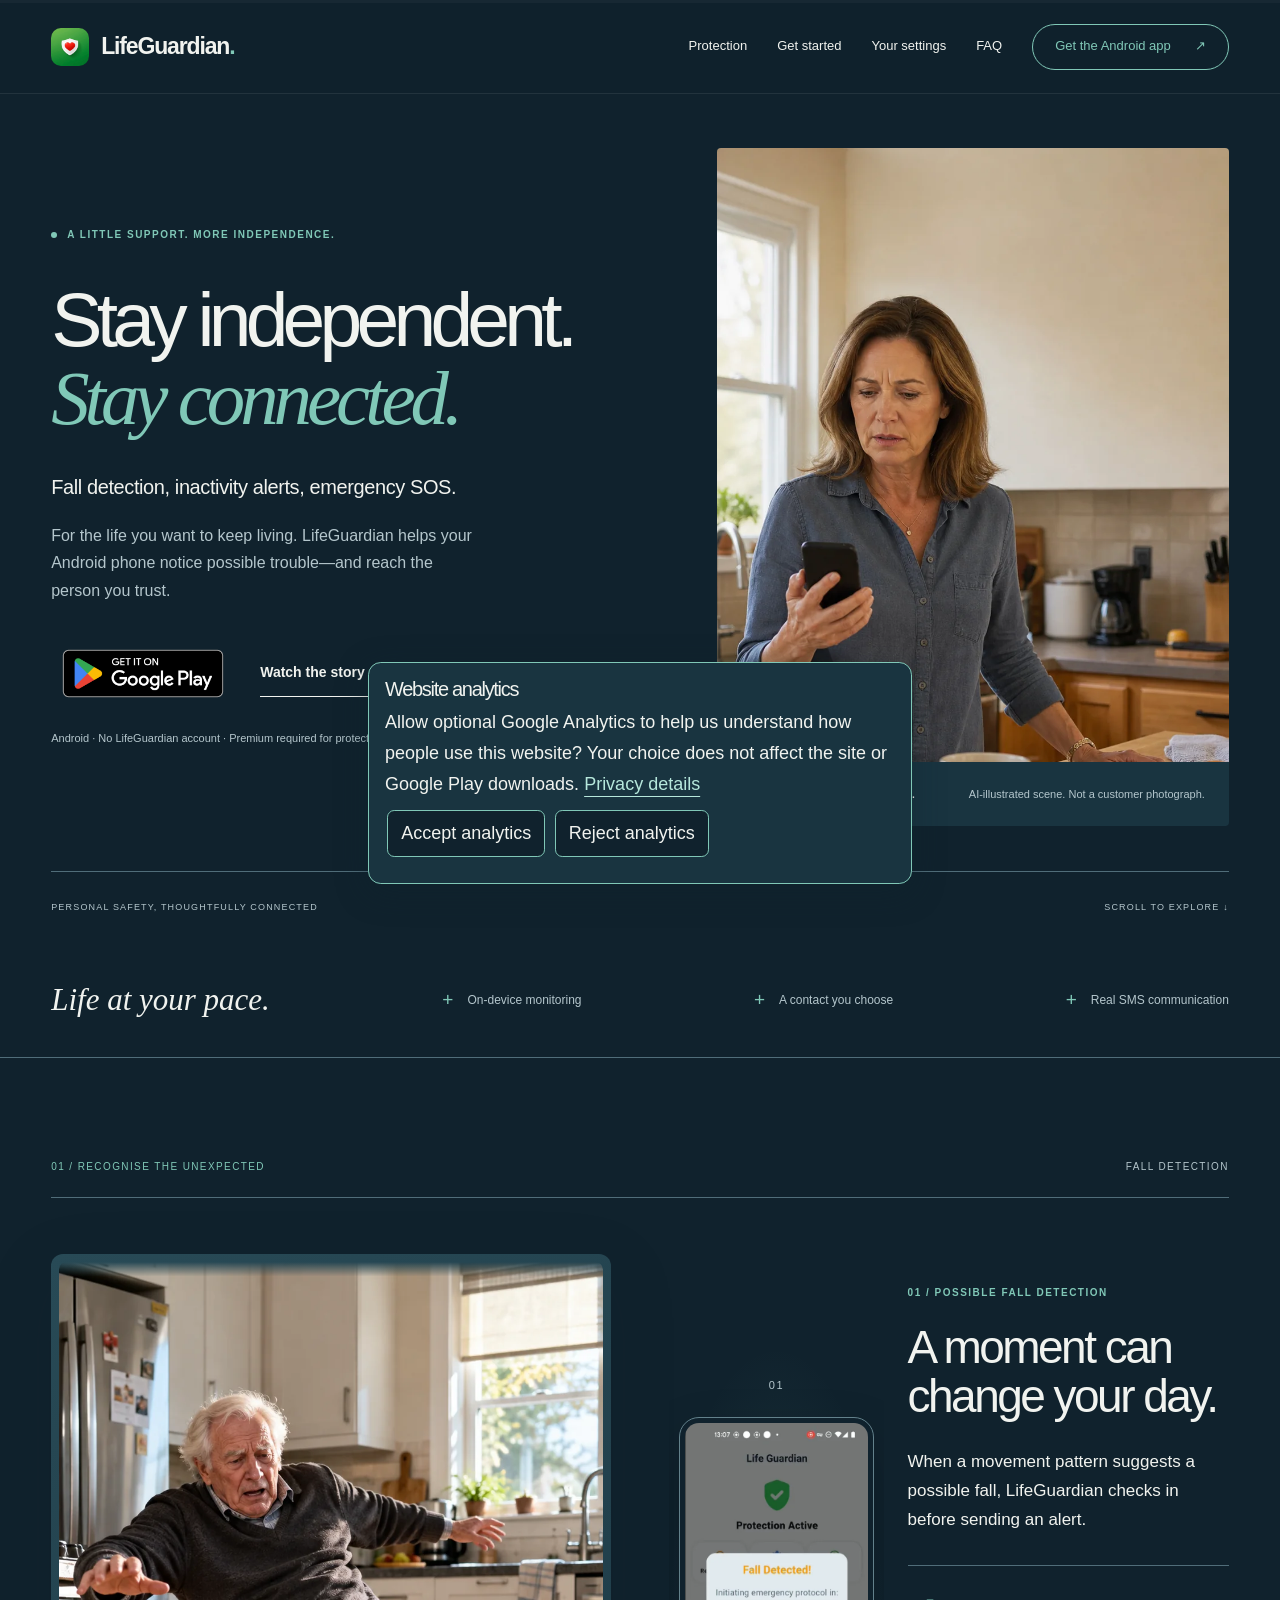
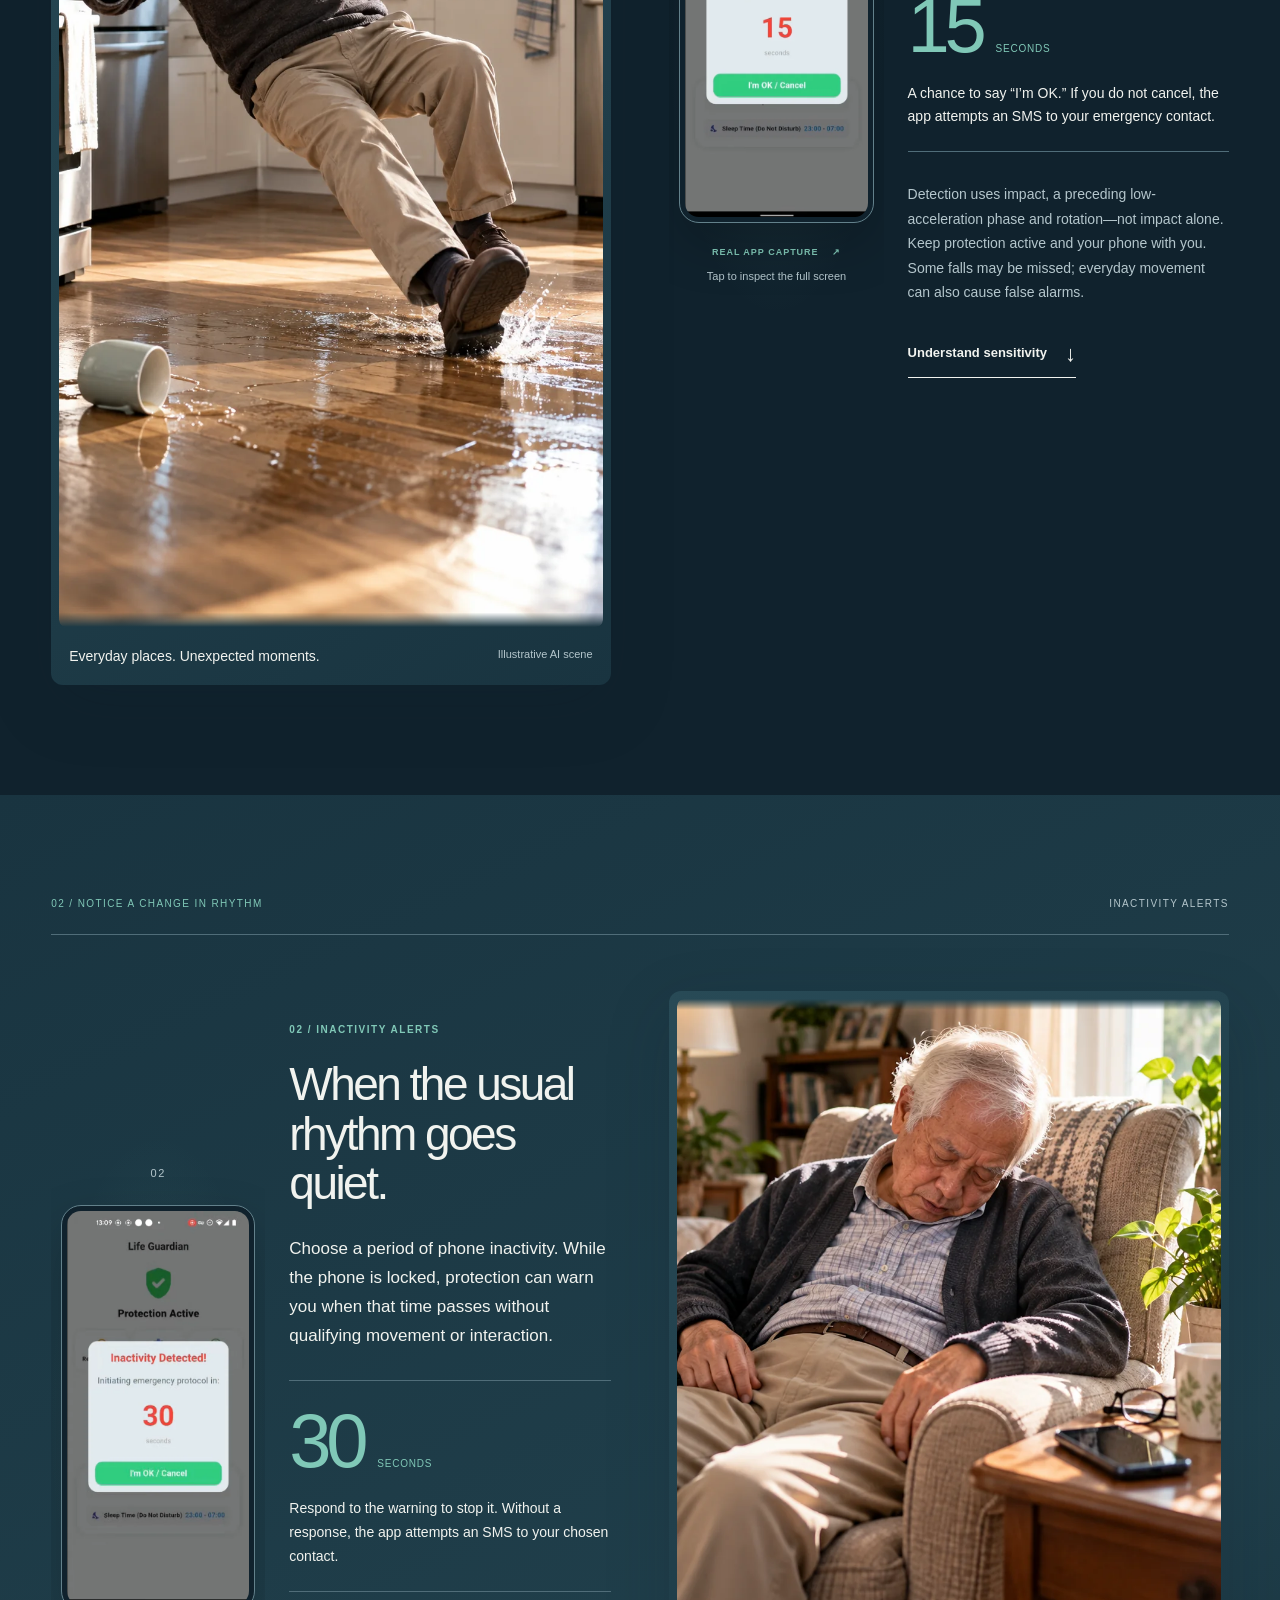
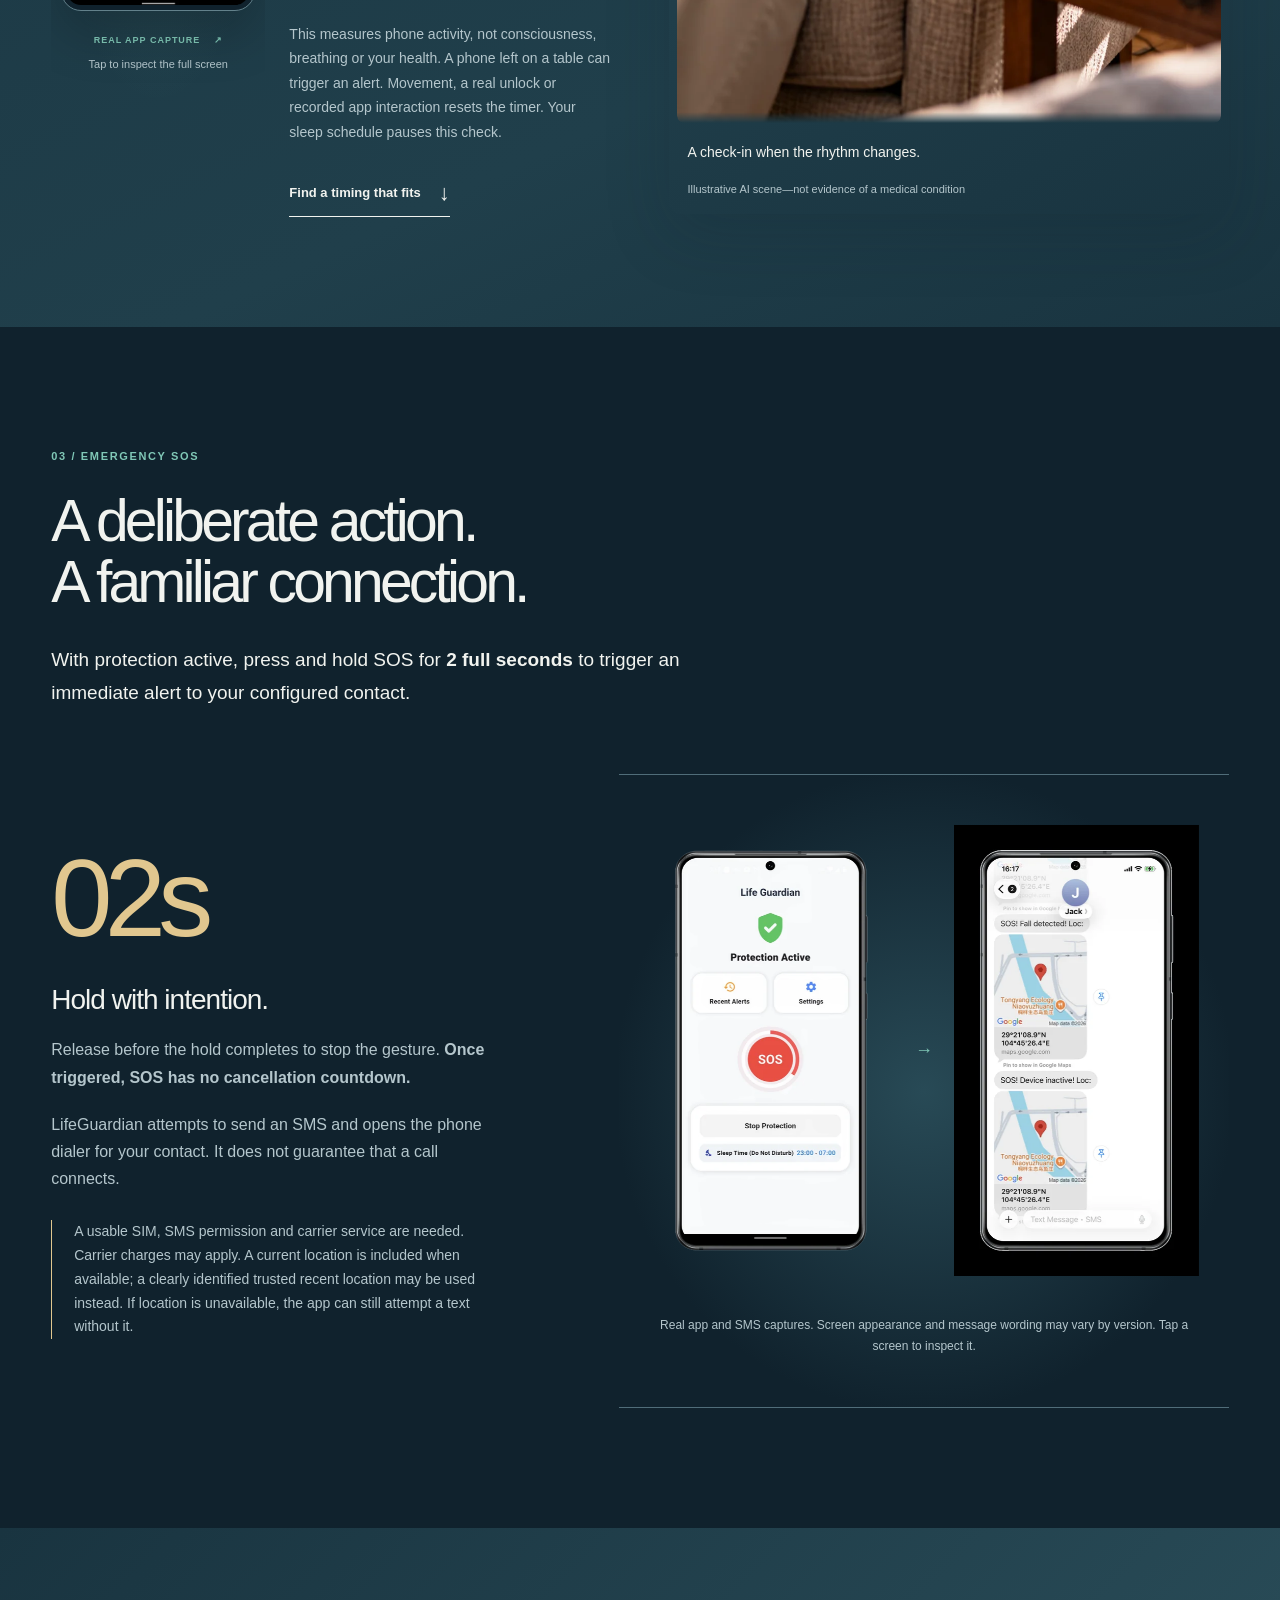
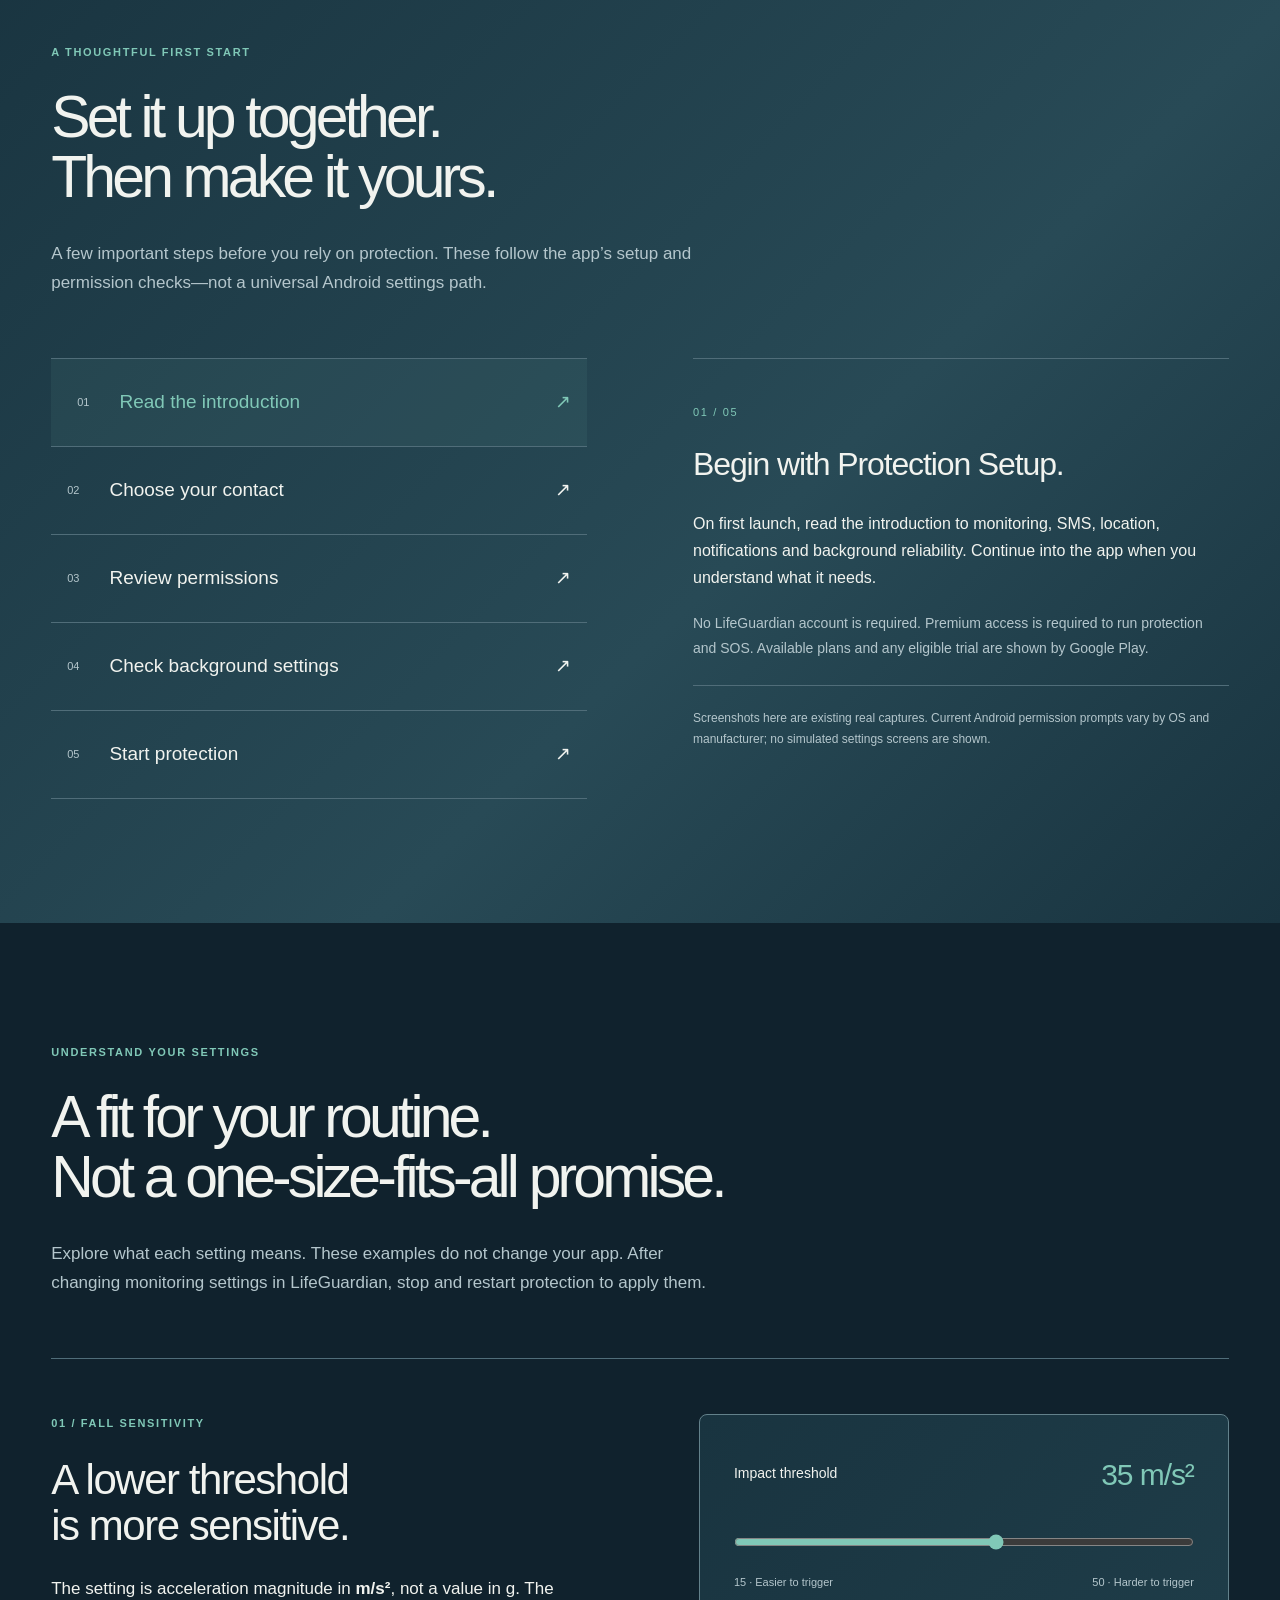
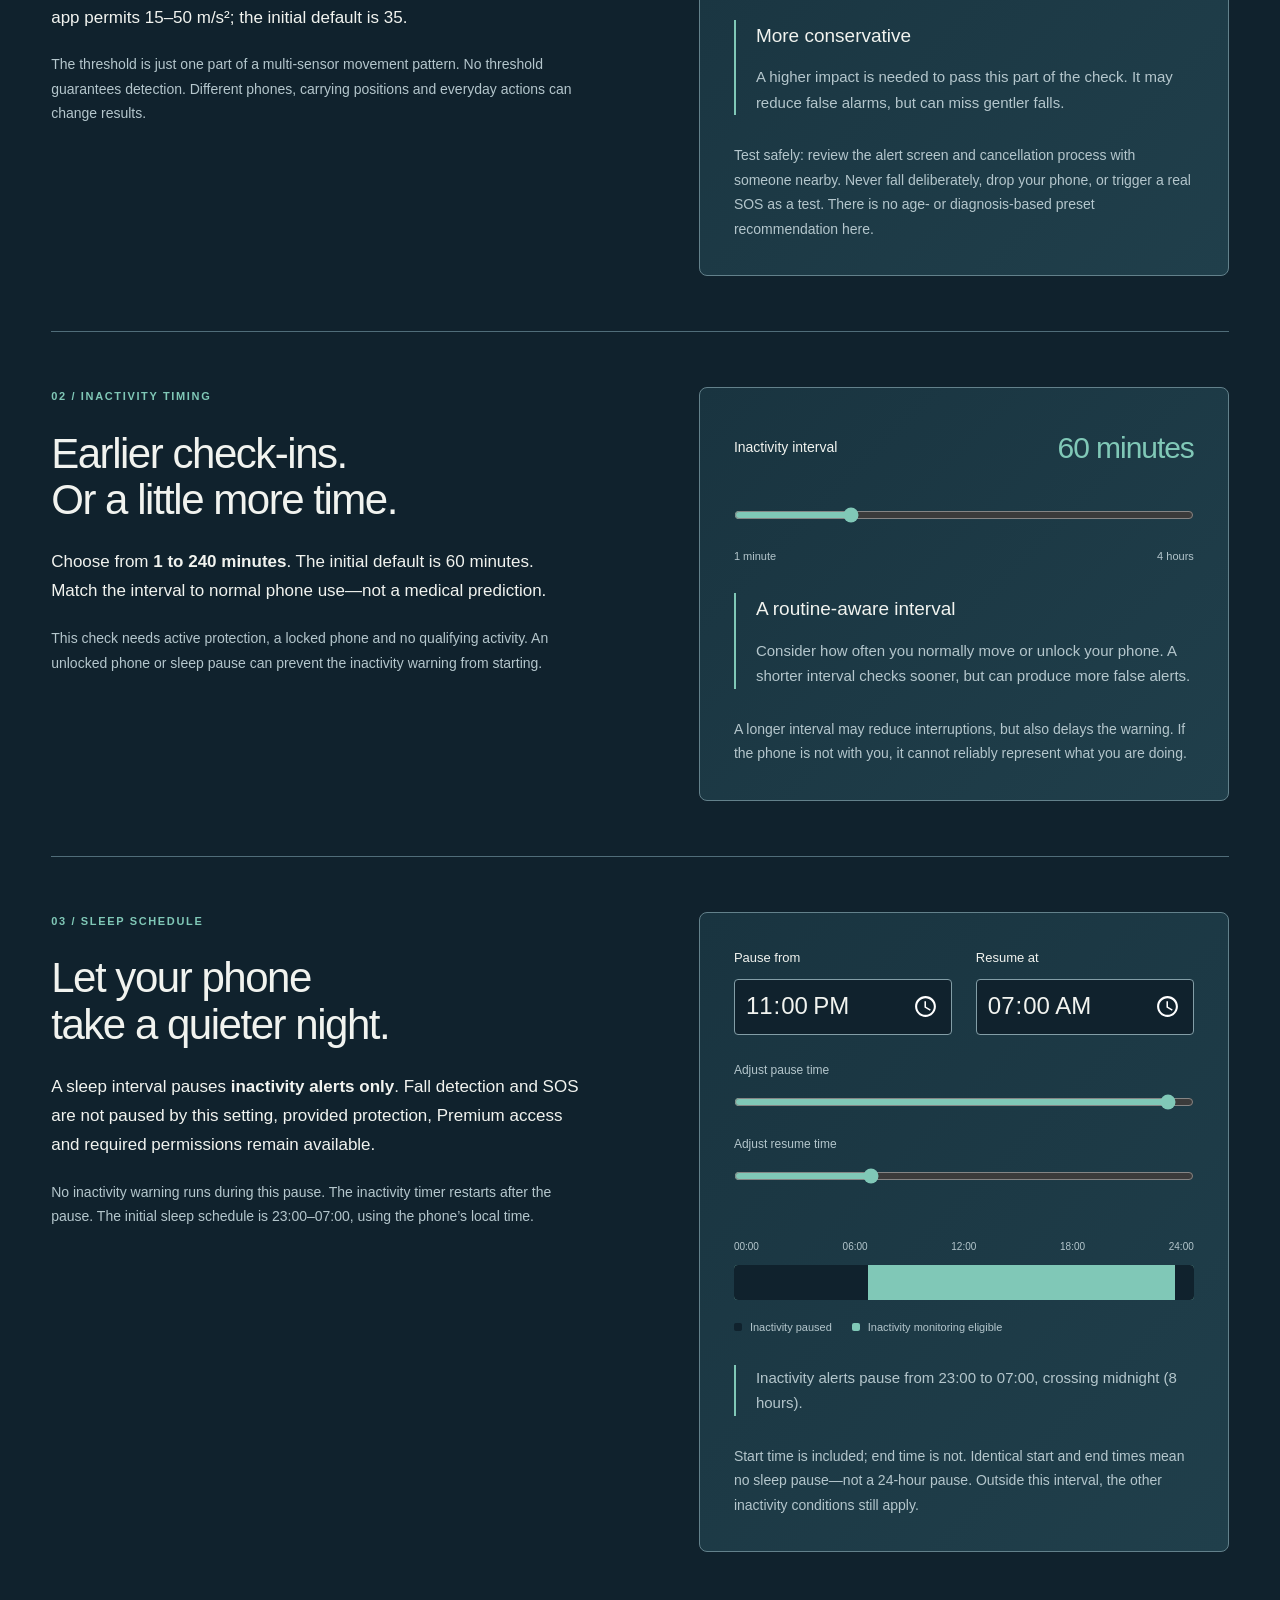
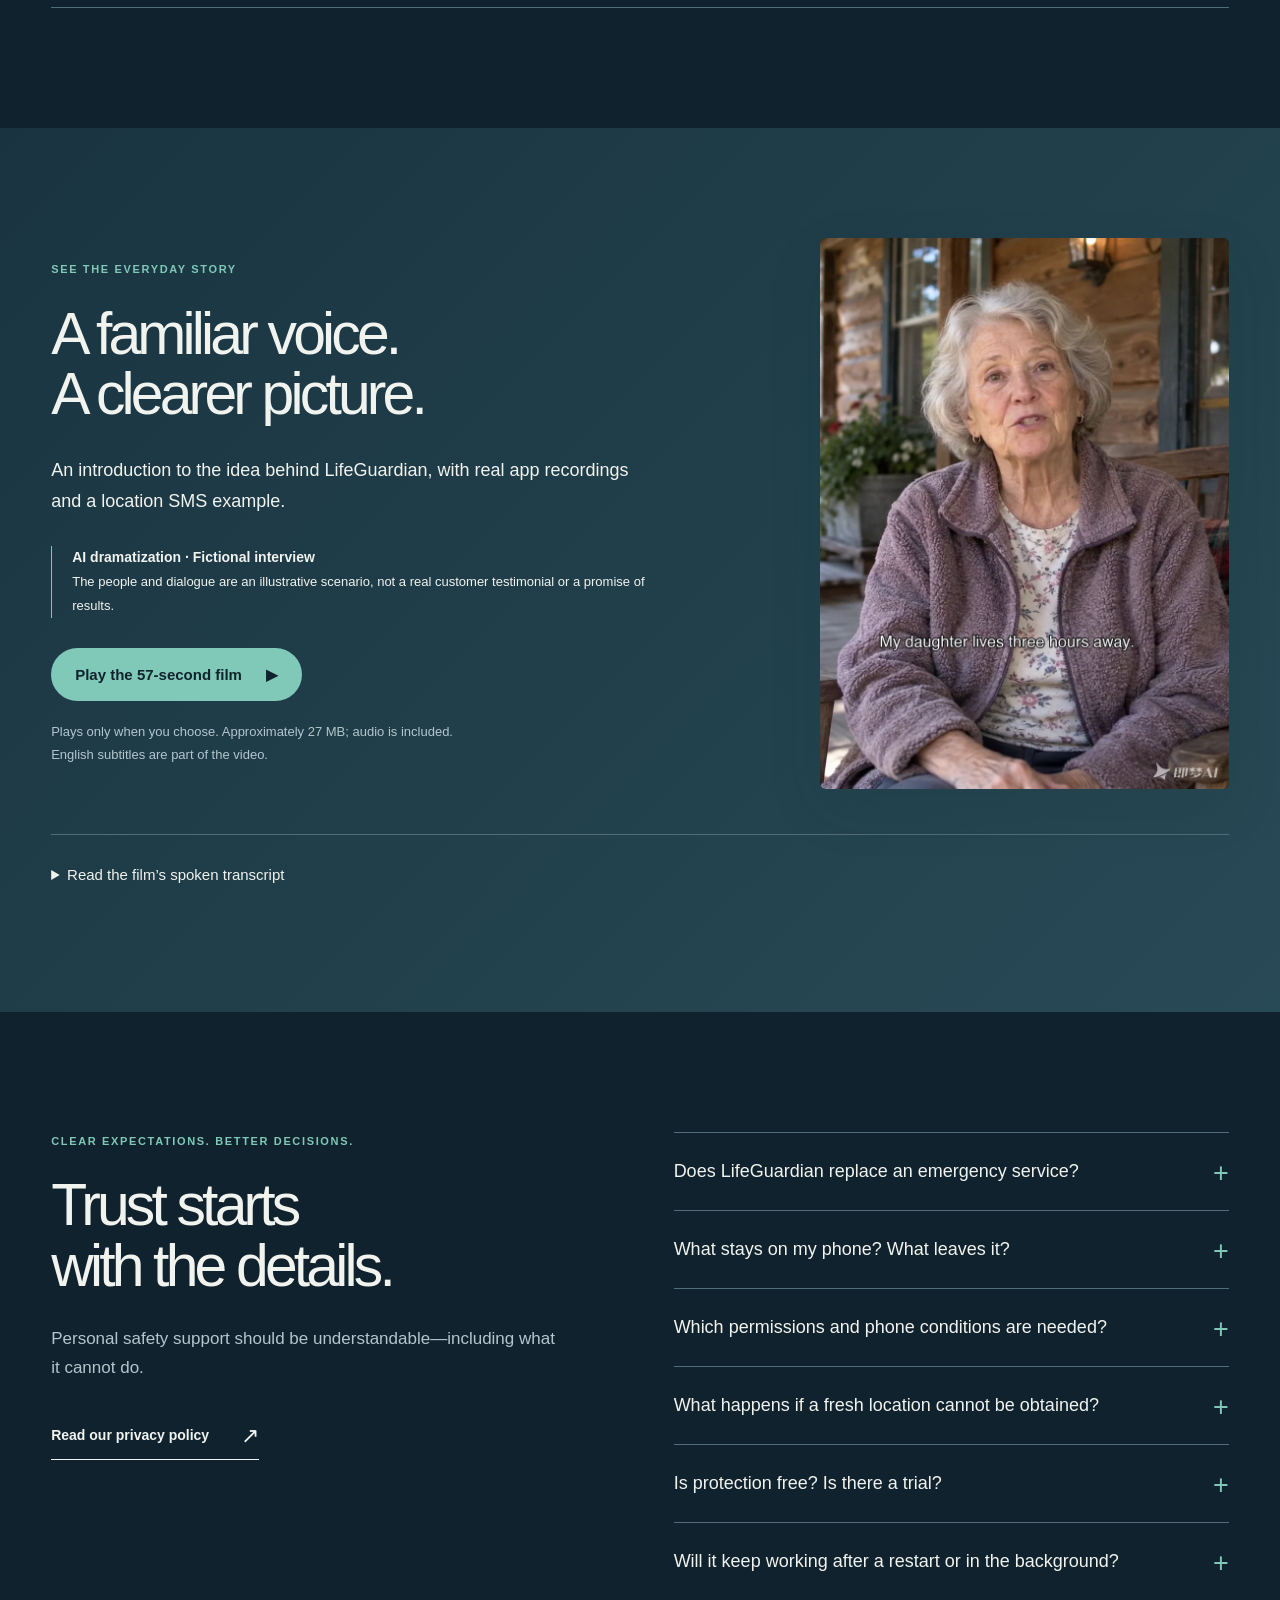
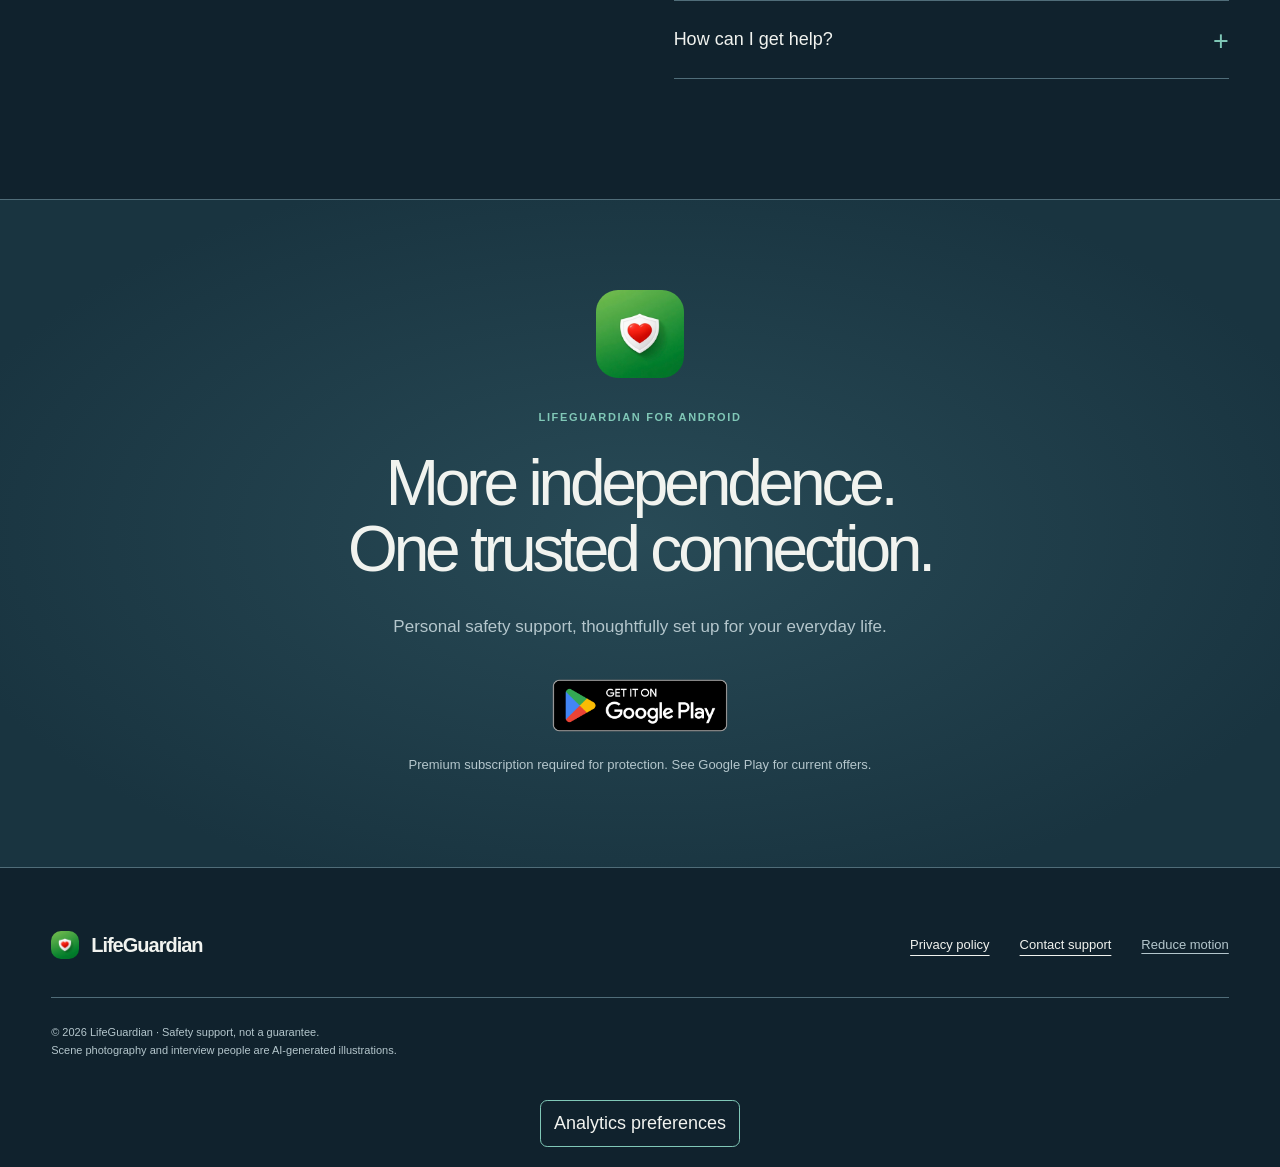
==== commit 1640b21f: "Gate website analytics behind explicit consent" ====
--- a/index.html
+++ b/index.html
@@ -67,4 +67,14 @@
 </main>
 <footer class="site-footer wrap"><a class="wordmark" href="#top"><img src="assets/app-icon.png" width="28" height="28" alt="">LifeGuardian</a><div><a href="privacy.html">Privacy policy</a><a href="mailto:zplyy.studio@gmail.com">Contact support</a><button id="motion-toggle" type="button" aria-pressed="false">Reduce motion</button></div><p>© 2026 LifeGuardian · Safety support, not a guarantee.<br>Scene photography and interview people are AI-generated illustrations.</p></footer>
 <dialog id="screen-dialog" aria-labelledby="screen-dialog-title"><div class="dialog-heading"><h2 id="screen-dialog-title">Actual app capture</h2><button id="close-dialog" class="button" type="button">Close <span aria-hidden="true">×</span></button></div><img id="dialog-image" alt=""><p class="small">Original screen content, not a simulated interface. Appearance may vary by version.</p><a id="full-screen-image" class="text-link" target="_blank" rel="noopener">Open full-size image in a new tab <span aria-hidden="true">↗</span></a></dialog>
+<section class="analytics-choice" id="analytics-choice" aria-labelledby="analytics-title" hidden>
+  <h2 id="analytics-title">Website analytics</h2>
+  <p>Allow optional Google Analytics to help us understand how people use this website? Your choice does not affect the site or Google Play downloads. <a href="privacy.html#website-analytics">Privacy details</a></p>
+  <button type="button" data-analytics-accept>Accept analytics</button>
+  <button type="button" data-analytics-reject>Reject analytics</button>
+  <p id="analytics-status" role="status"></p>
+</section>
+<div class="analytics-footer"><button id="analytics-preferences" type="button" aria-controls="analytics-choice" aria-expanded="false">Analytics preferences</button></div>
+<link rel="stylesheet" href="analytics.css">
+<script src="analytics.js" defer></script>
 </body></html>
--- a/analytics.css
+++ b/analytics.css
@@ -0,0 +1,32 @@
+.analytics-choice[hidden] { display: none; }
+.analytics-choice {
+  position: fixed;
+  z-index: 20;
+  inset: auto 1rem 1rem;
+  margin-inline: auto;
+  max-width: 34rem;
+  max-height: 75vh;
+  overflow: auto;
+  padding: 1rem;
+  border: 1px solid #80c8b7;
+  border-radius: .8rem;
+  background: #193440;
+  color: #f1f3ef;
+  box-shadow: 0 .5rem 2rem #10222d66;
+}
+.analytics-choice h2 { font-size: 1.25rem; color: inherit; margin: 0; }
+.analytics-choice p { color: inherit; margin: .5rem 0; }
+.analytics-choice a { color: #b6e7db; }
+.analytics-choice button, .analytics-footer button {
+  min-height: 44px;
+  padding: .45rem .8rem;
+  margin: .15rem;
+  font: inherit;
+  border: 1px solid #80c8b7;
+  border-radius: .45rem;
+  background: #10222d;
+  color: #f1f3ef;
+  cursor: pointer;
+}
+.analytics-choice button:focus-visible, .analytics-footer button:focus-visible { outline: 3px solid #80c8b7; outline-offset: 2px; }
+.analytics-footer { text-align: center; padding: .6rem 1rem 1.1rem; }
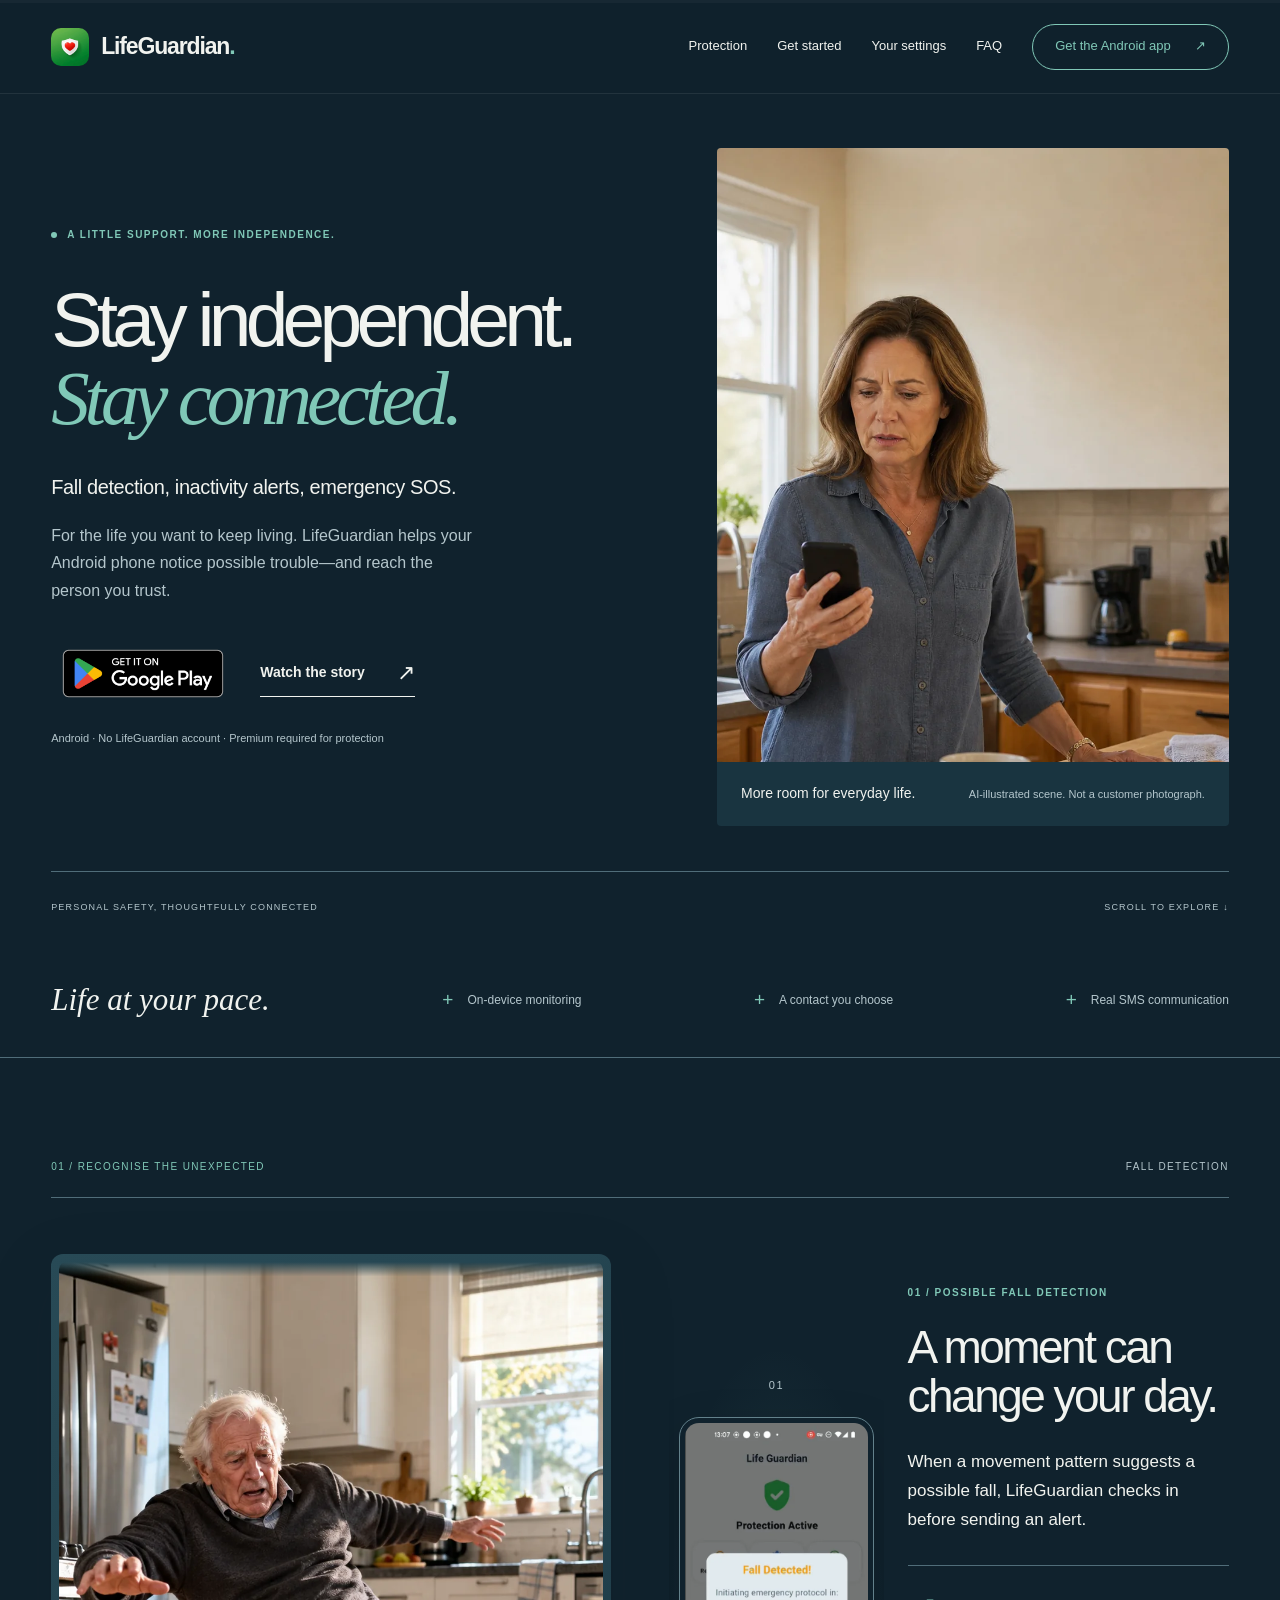
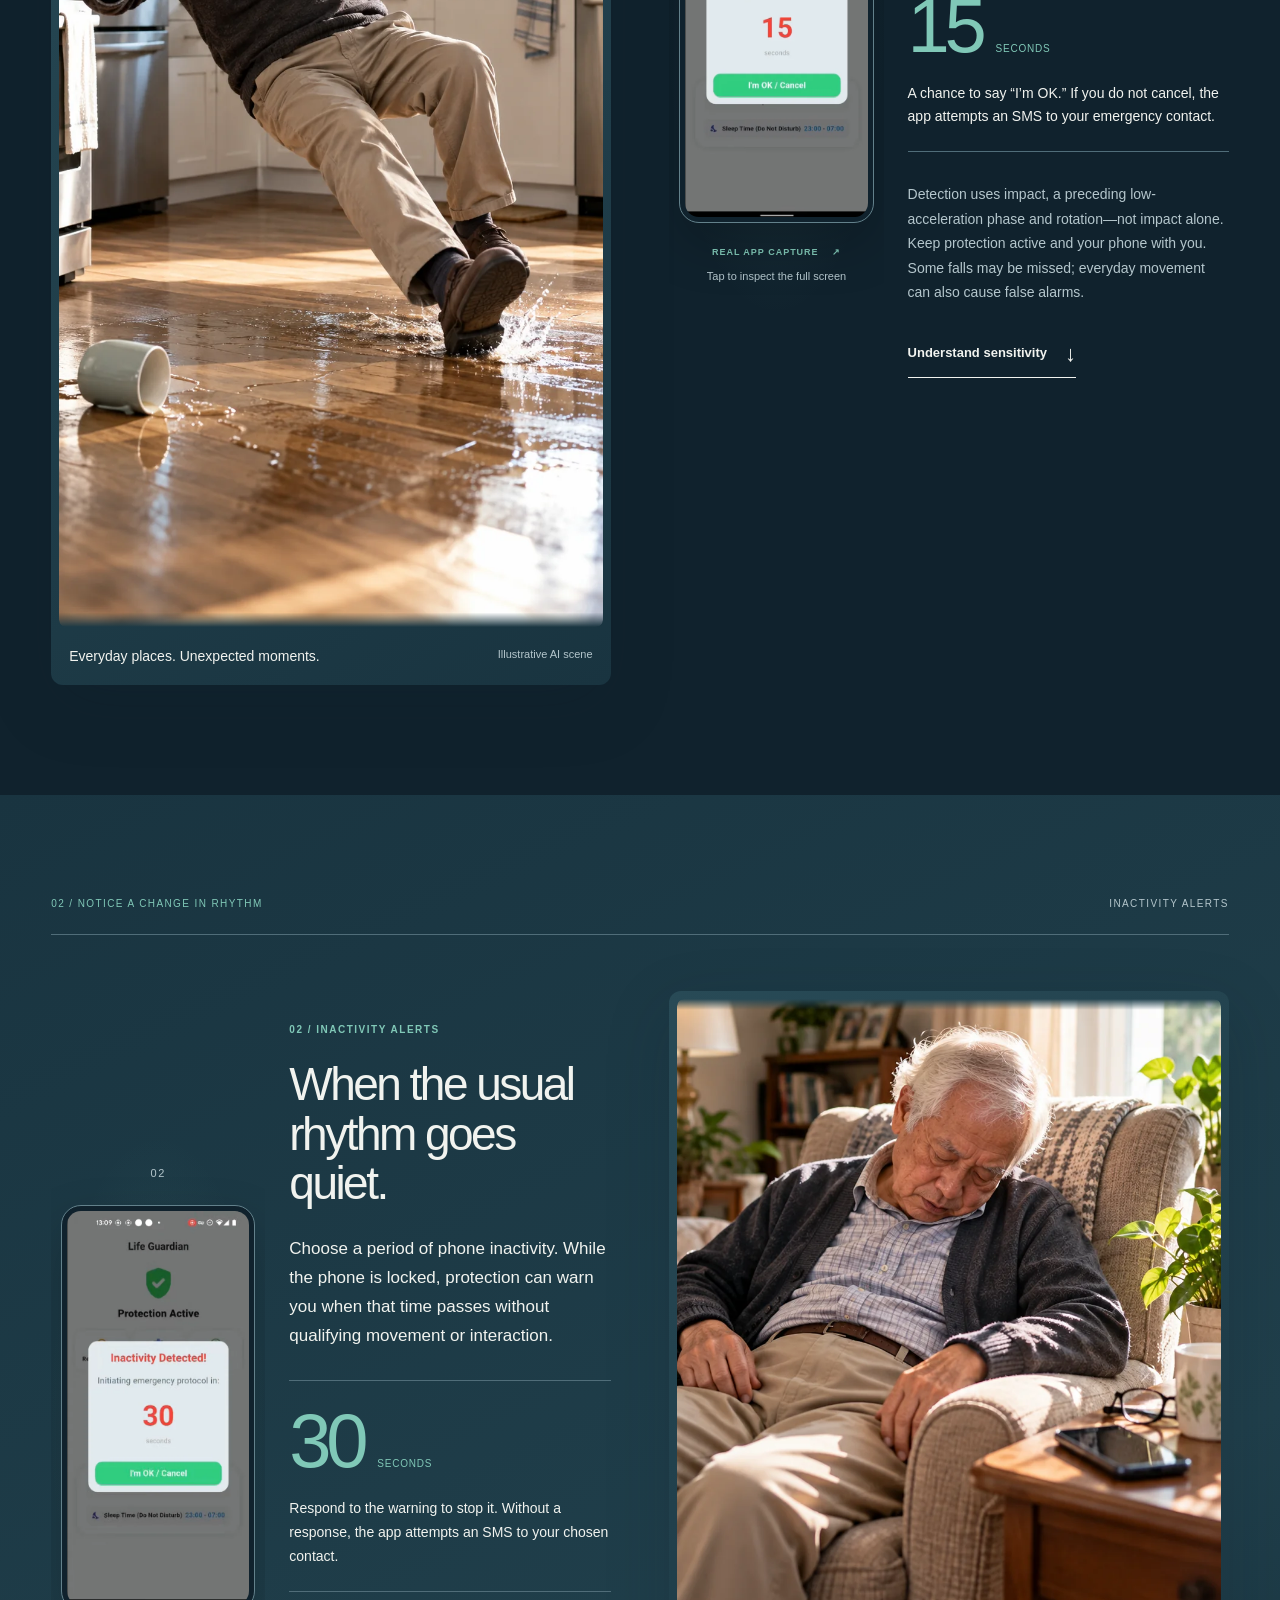
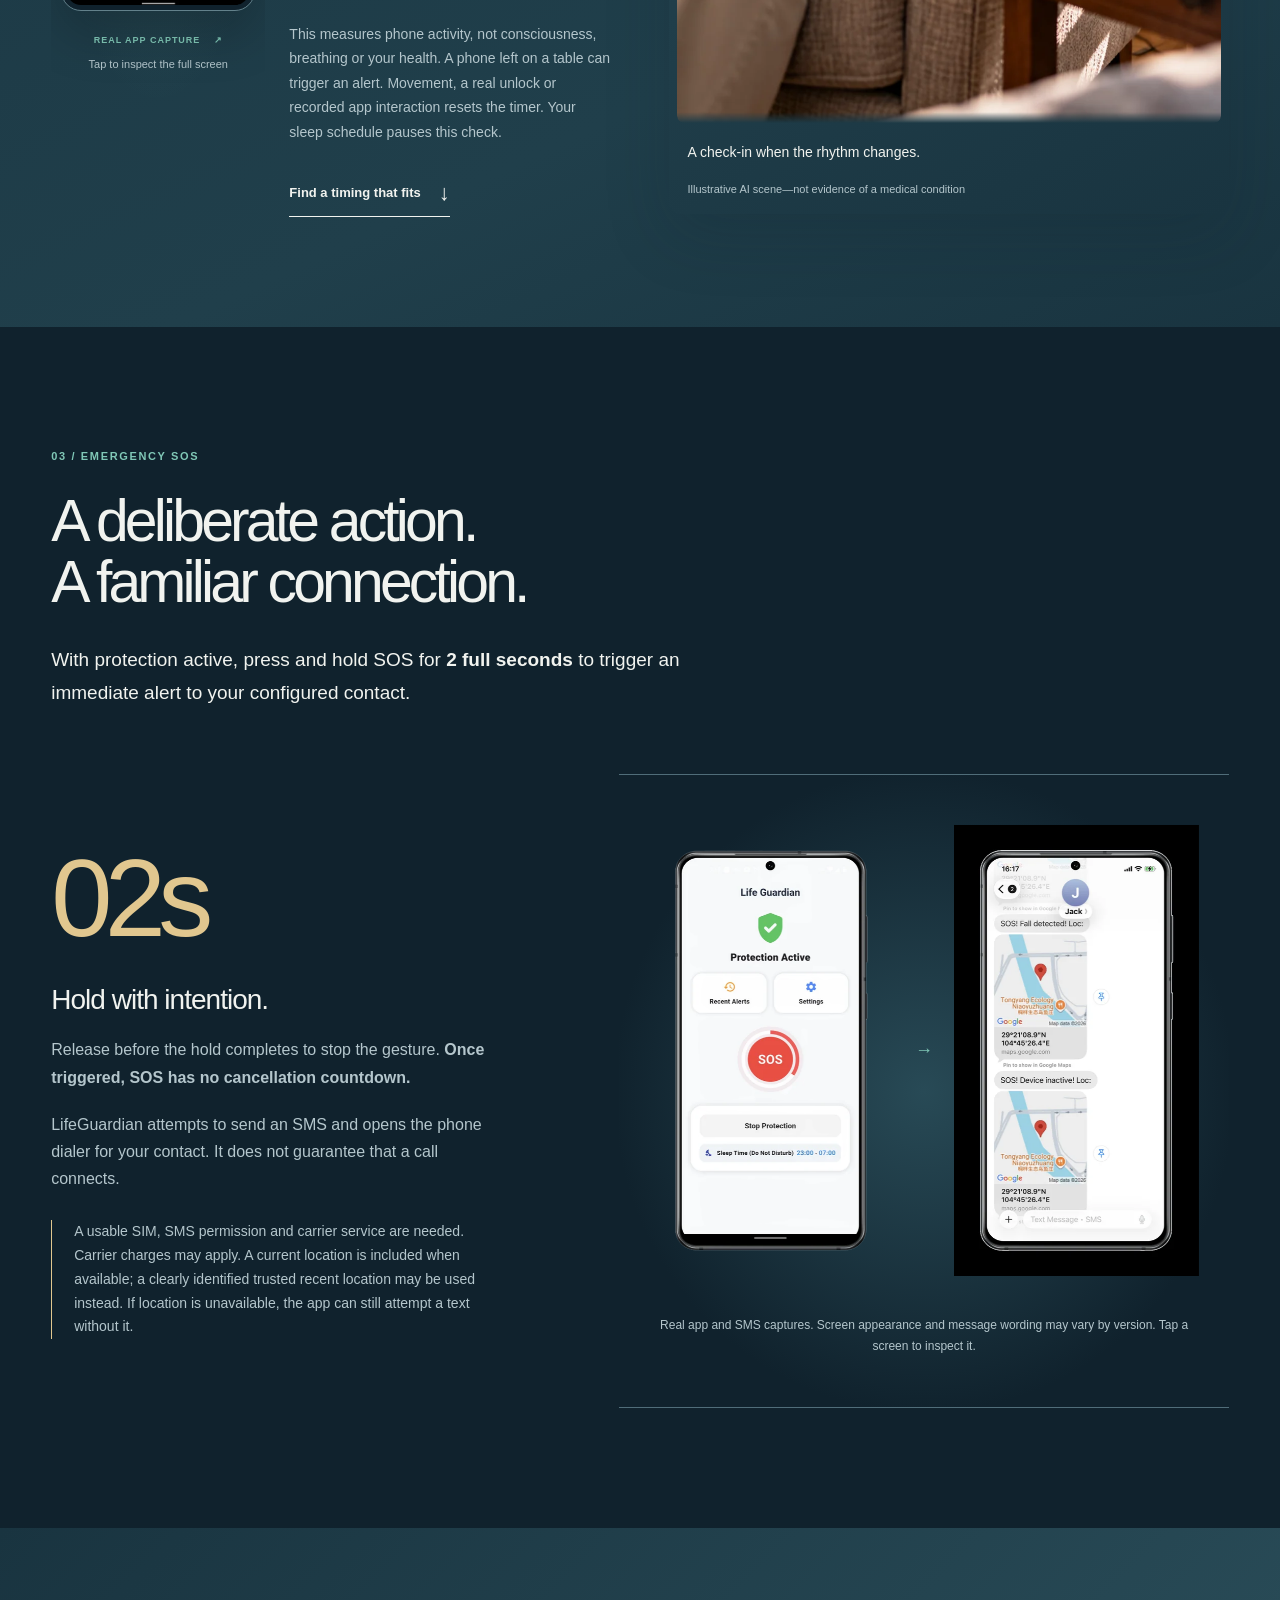
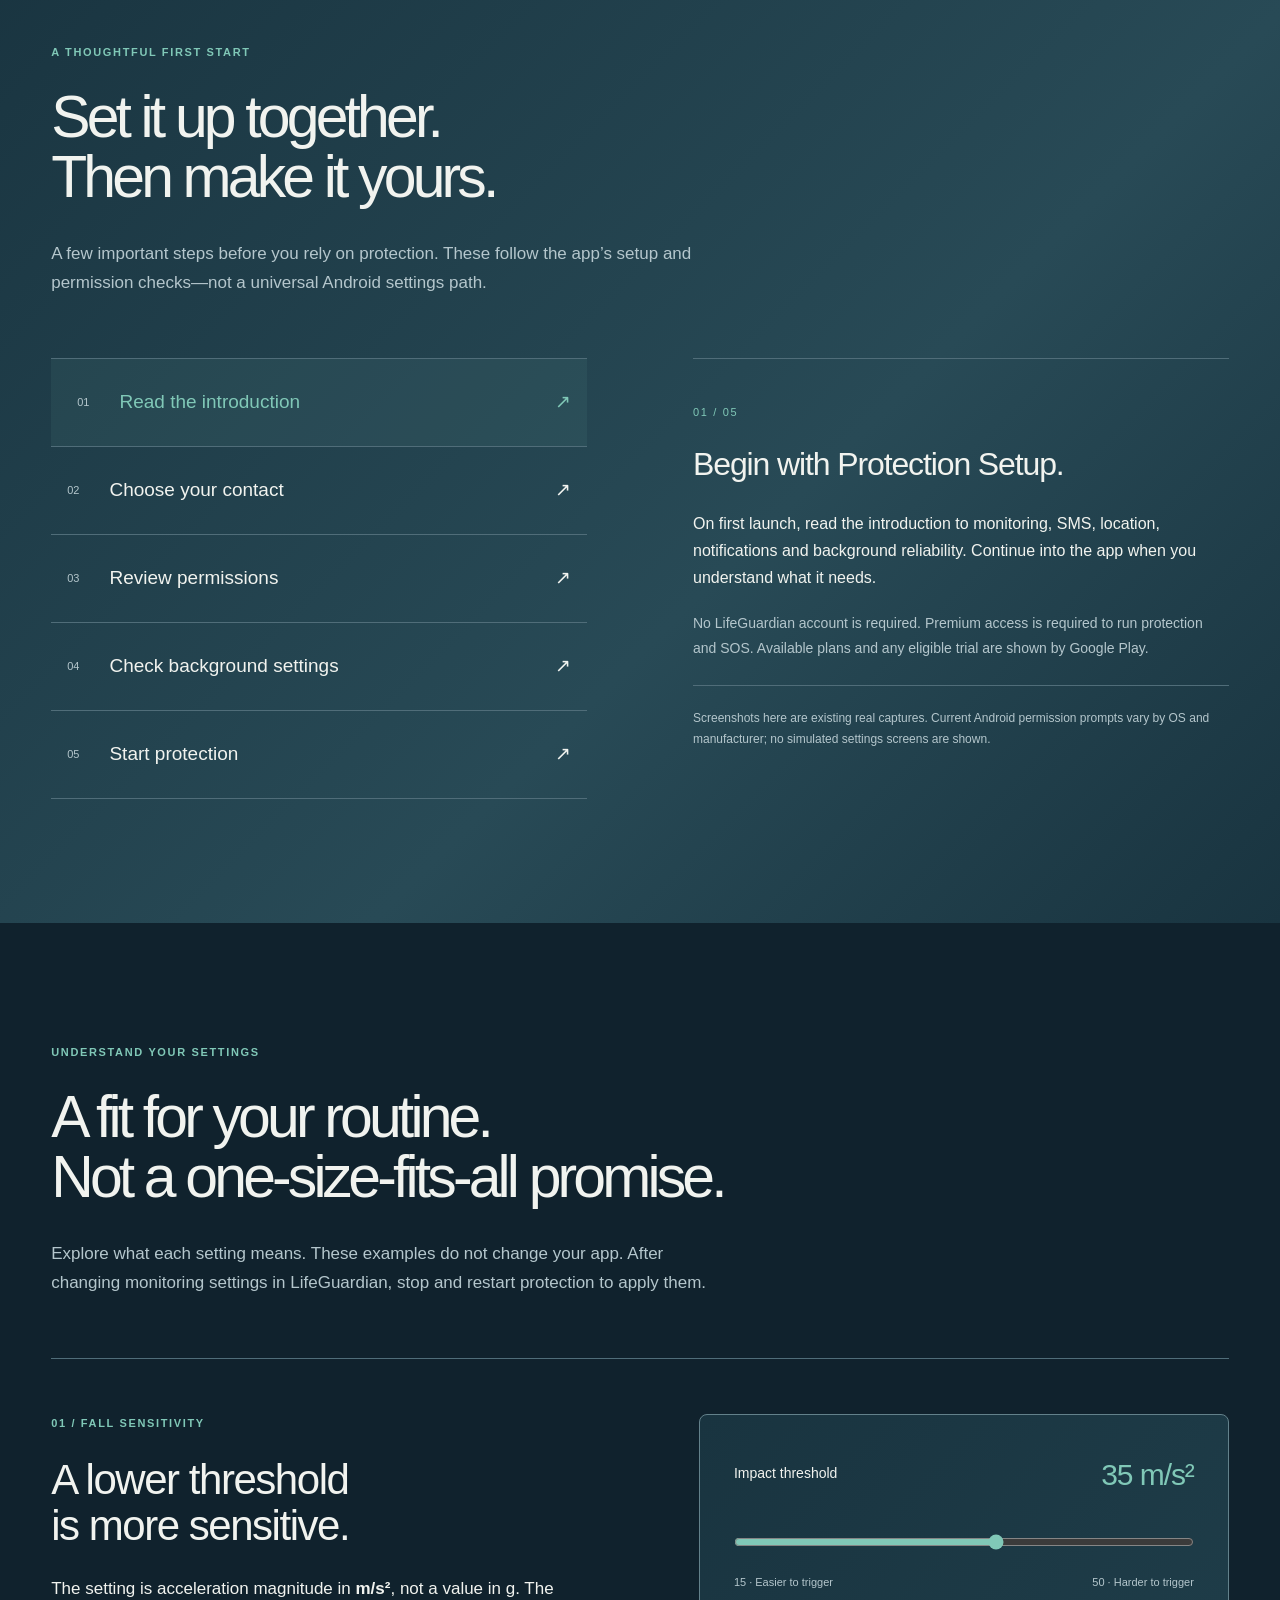
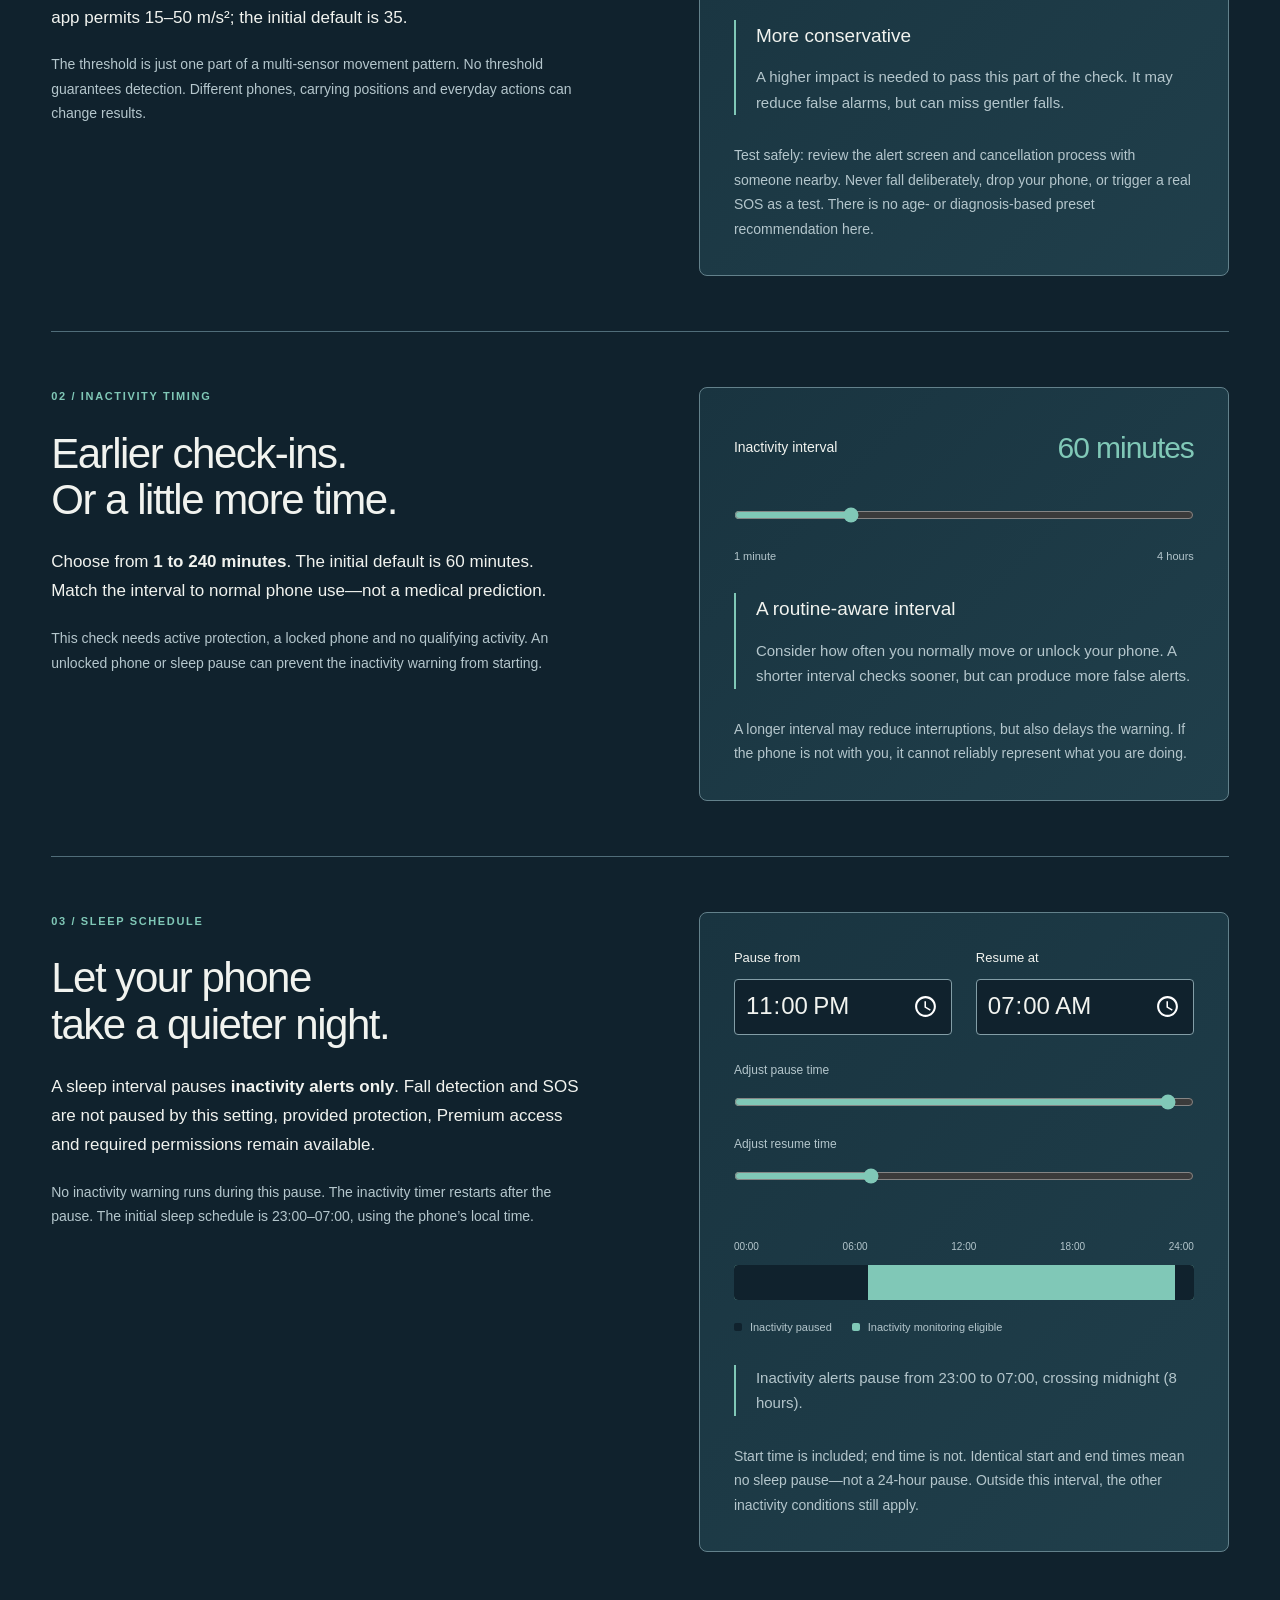
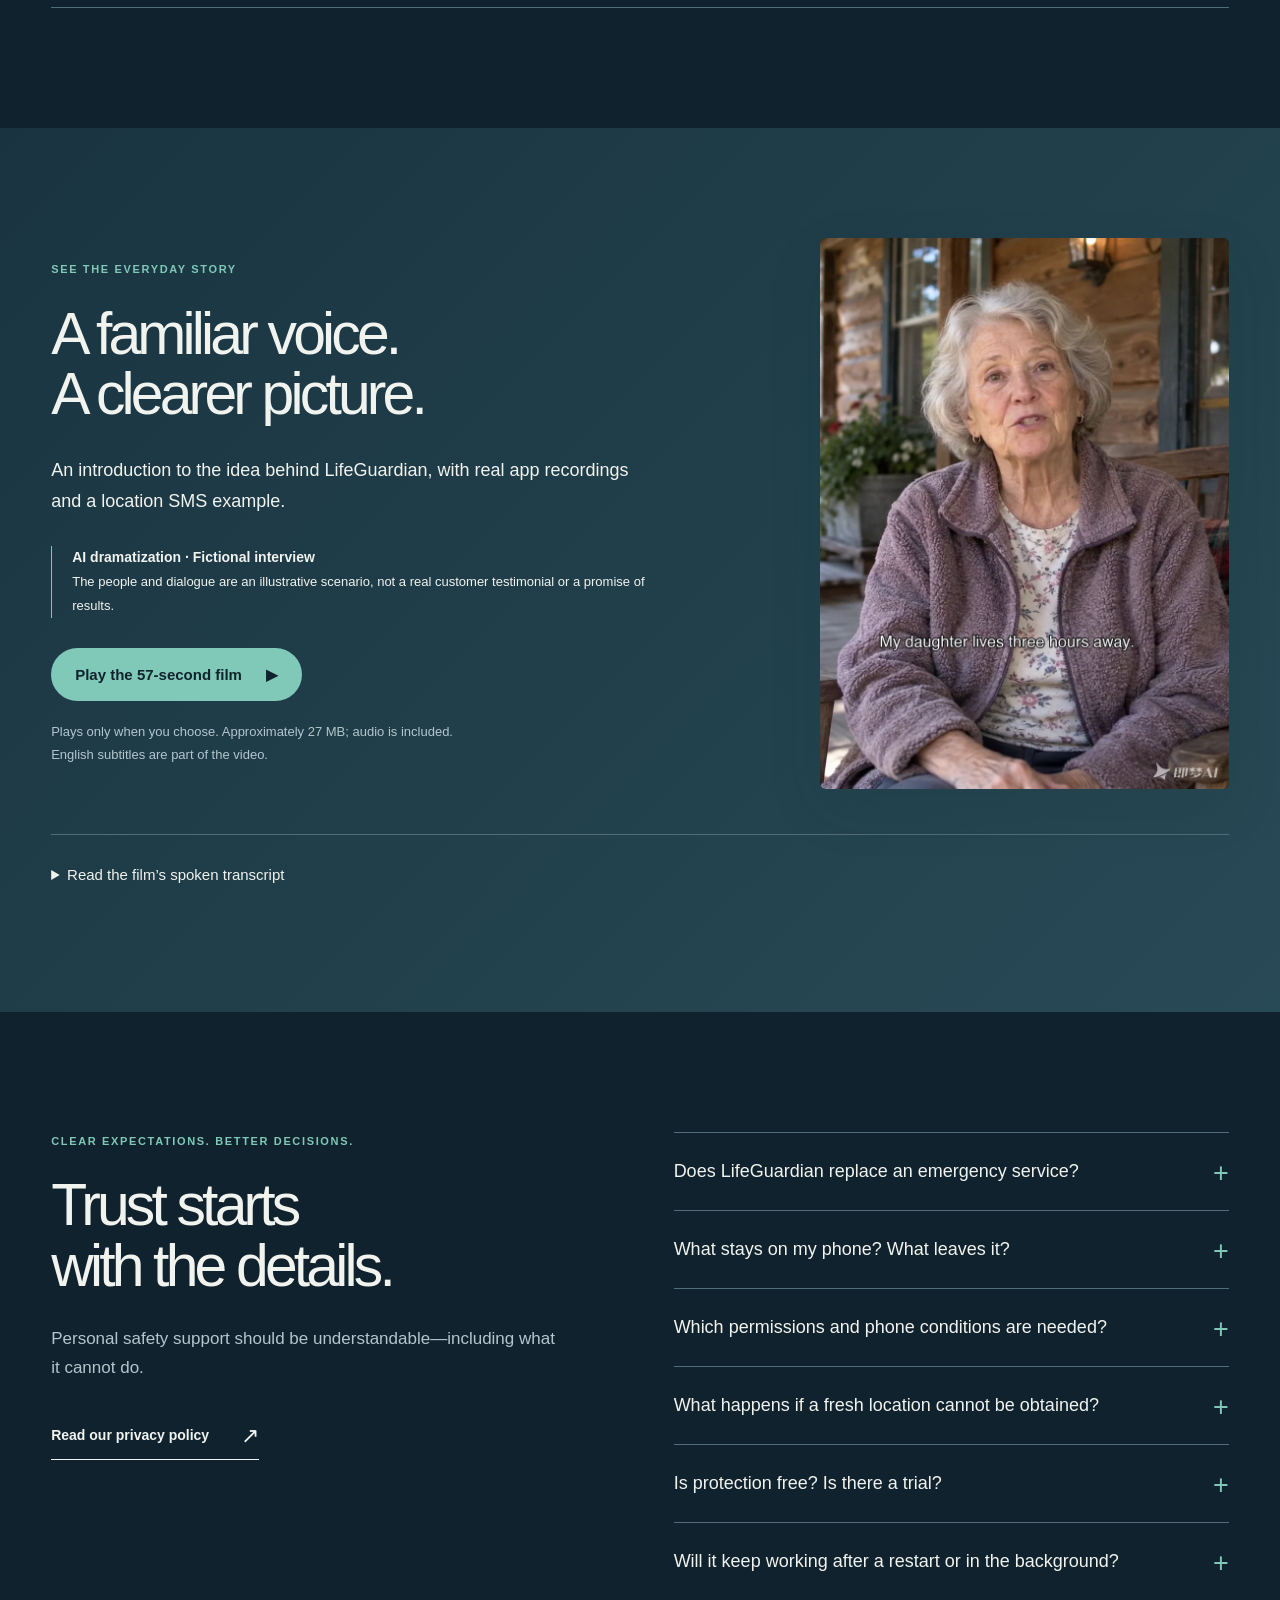
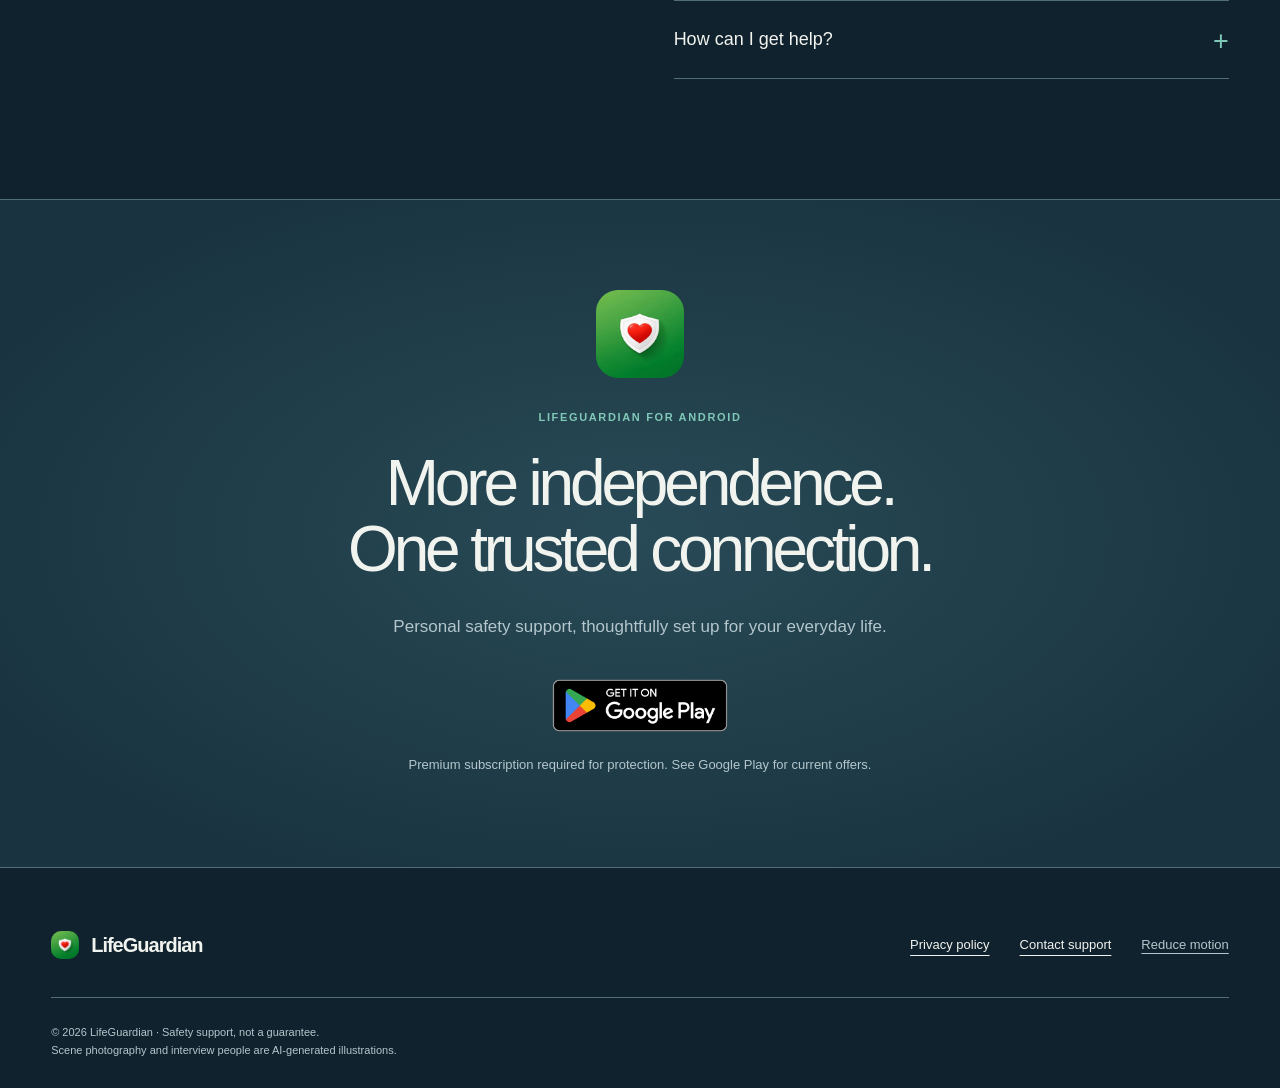
==== commit b038033c: "Revert "Gate website analytics behind explicit consent" This reverts commit 1640b21f59a53755d0aec4c8" ====
--- a/index.html
+++ b/index.html
@@ -67,14 +67,4 @@
 </main>
 <footer class="site-footer wrap"><a class="wordmark" href="#top"><img src="assets/app-icon.png" width="28" height="28" alt="">LifeGuardian</a><div><a href="privacy.html">Privacy policy</a><a href="mailto:zplyy.studio@gmail.com">Contact support</a><button id="motion-toggle" type="button" aria-pressed="false">Reduce motion</button></div><p>© 2026 LifeGuardian · Safety support, not a guarantee.<br>Scene photography and interview people are AI-generated illustrations.</p></footer>
 <dialog id="screen-dialog" aria-labelledby="screen-dialog-title"><div class="dialog-heading"><h2 id="screen-dialog-title">Actual app capture</h2><button id="close-dialog" class="button" type="button">Close <span aria-hidden="true">×</span></button></div><img id="dialog-image" alt=""><p class="small">Original screen content, not a simulated interface. Appearance may vary by version.</p><a id="full-screen-image" class="text-link" target="_blank" rel="noopener">Open full-size image in a new tab <span aria-hidden="true">↗</span></a></dialog>
-<section class="analytics-choice" id="analytics-choice" aria-labelledby="analytics-title" hidden>
-  <h2 id="analytics-title">Website analytics</h2>
-  <p>Allow optional Google Analytics to help us understand how people use this website? Your choice does not affect the site or Google Play downloads. <a href="privacy.html#website-analytics">Privacy details</a></p>
-  <button type="button" data-analytics-accept>Accept analytics</button>
-  <button type="button" data-analytics-reject>Reject analytics</button>
-  <p id="analytics-status" role="status"></p>
-</section>
-<div class="analytics-footer"><button id="analytics-preferences" type="button" aria-controls="analytics-choice" aria-expanded="false">Analytics preferences</button></div>
-<link rel="stylesheet" href="analytics.css">
-<script src="analytics.js" defer></script>
 </body></html>
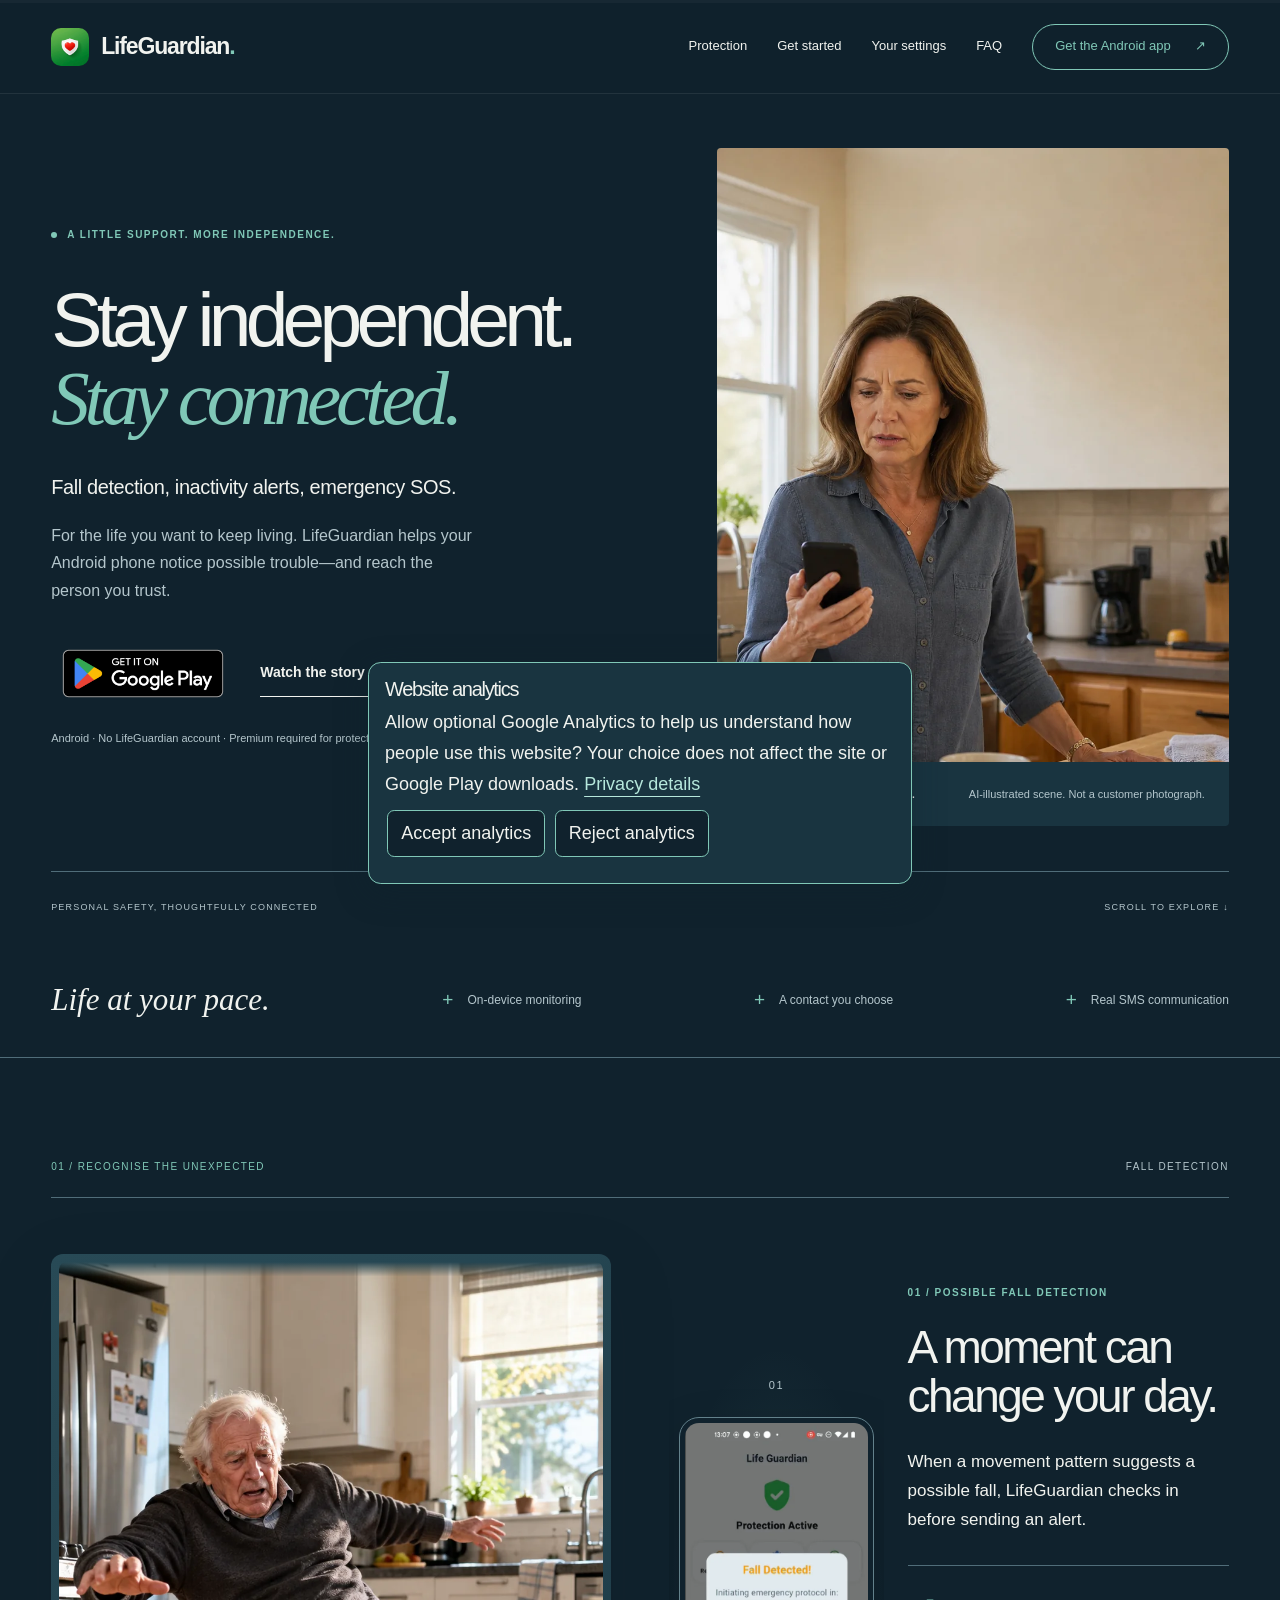
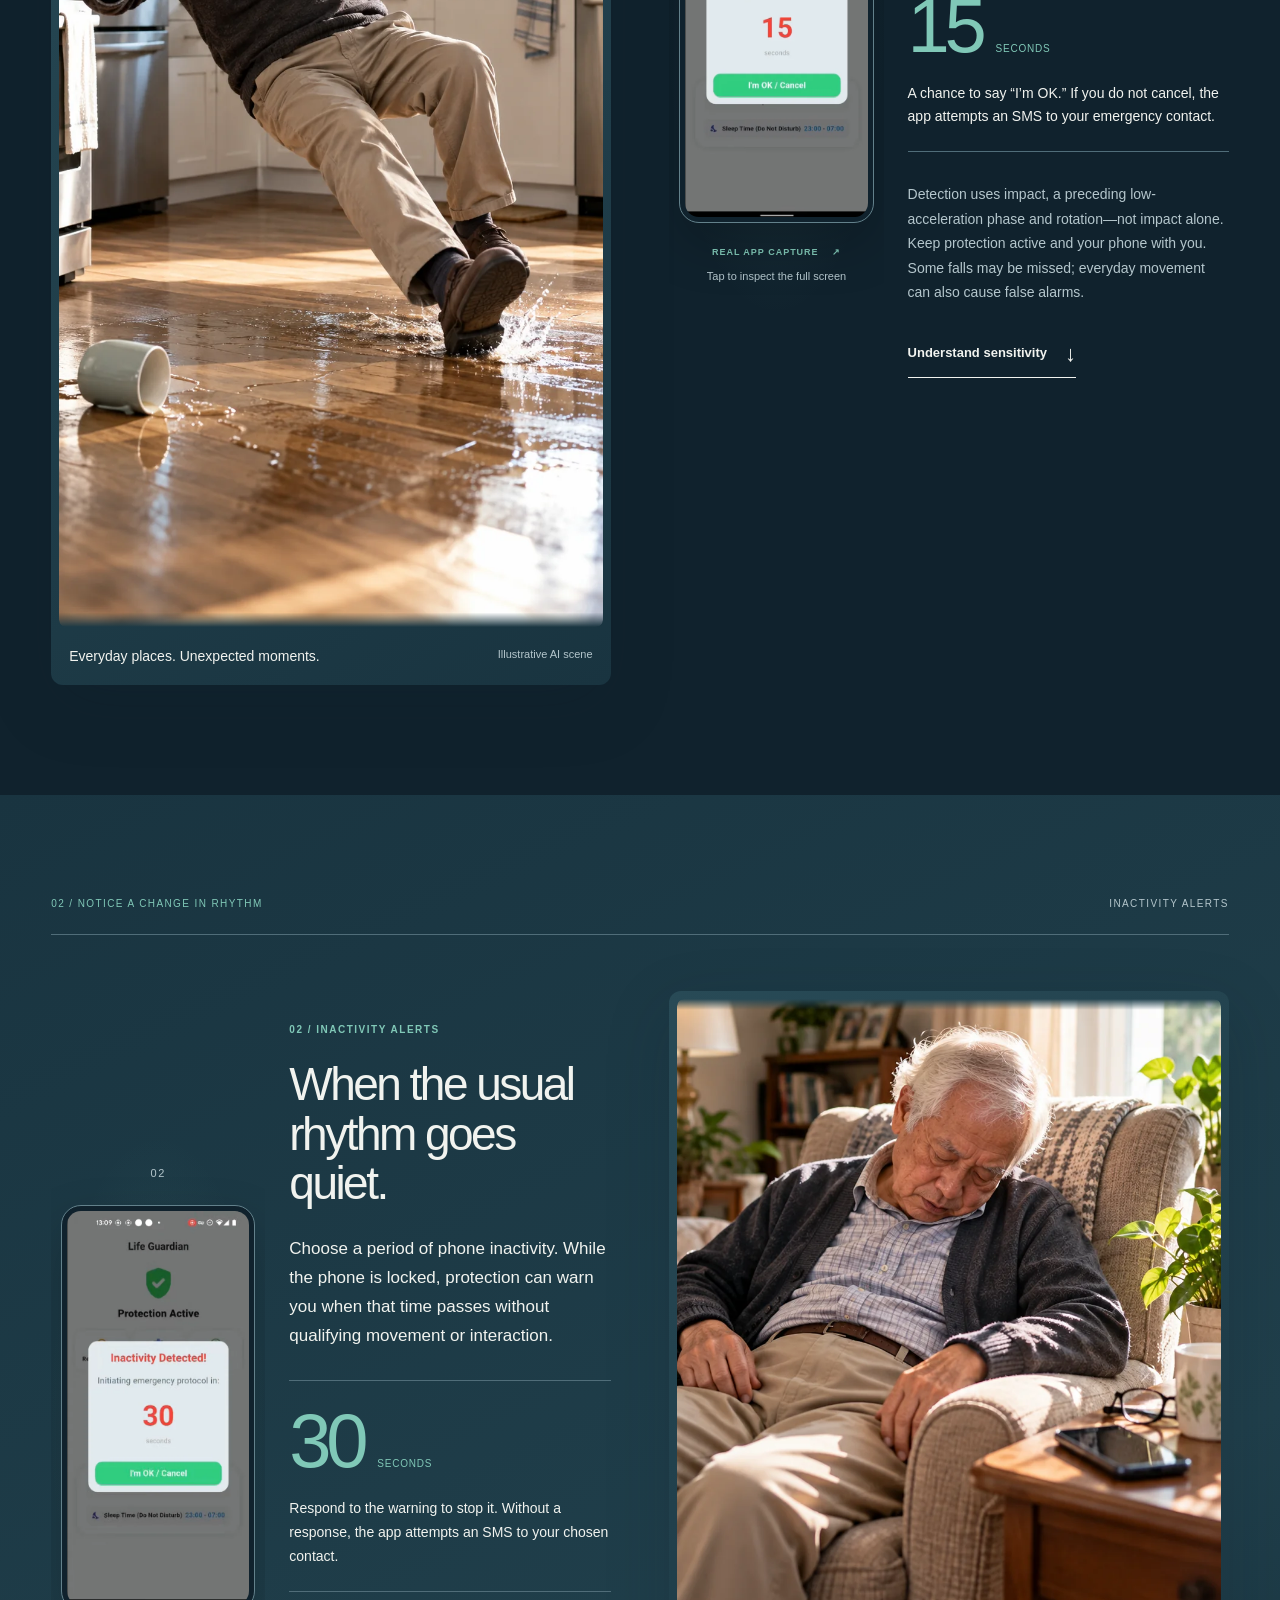
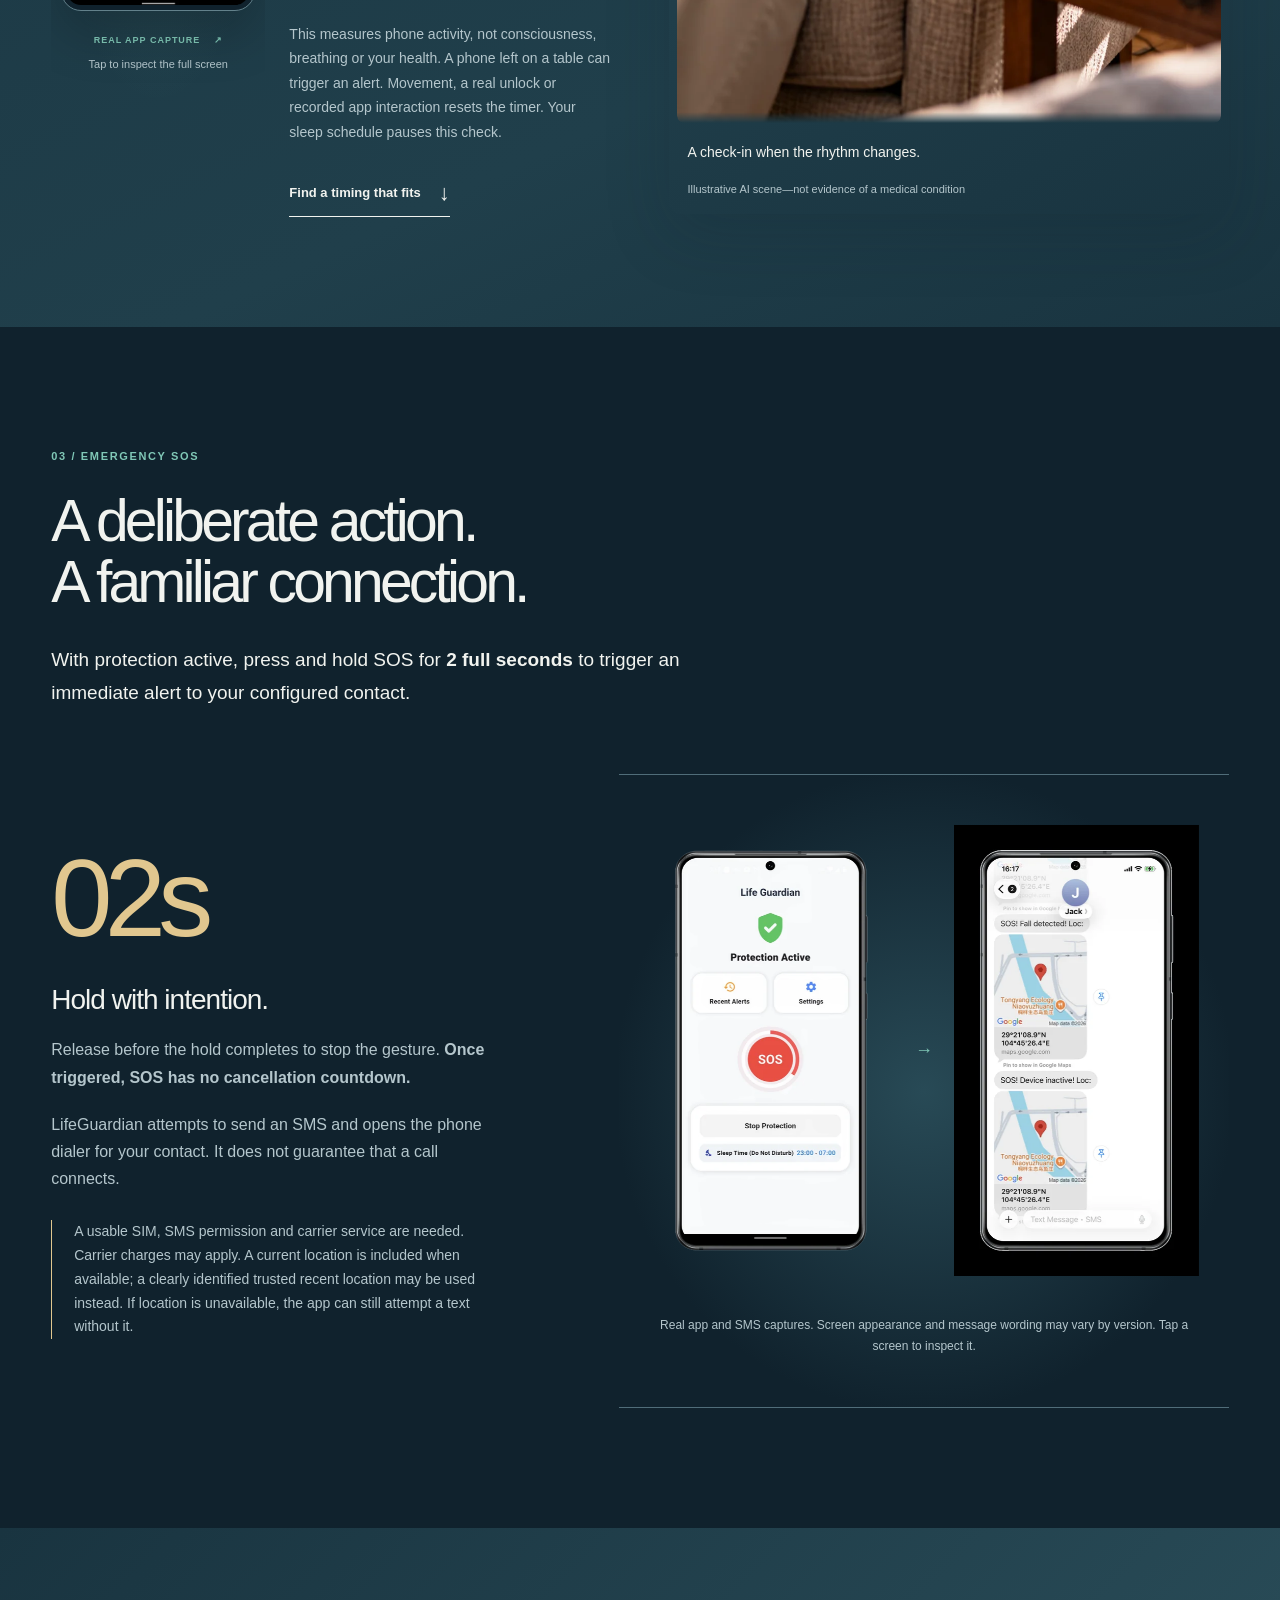
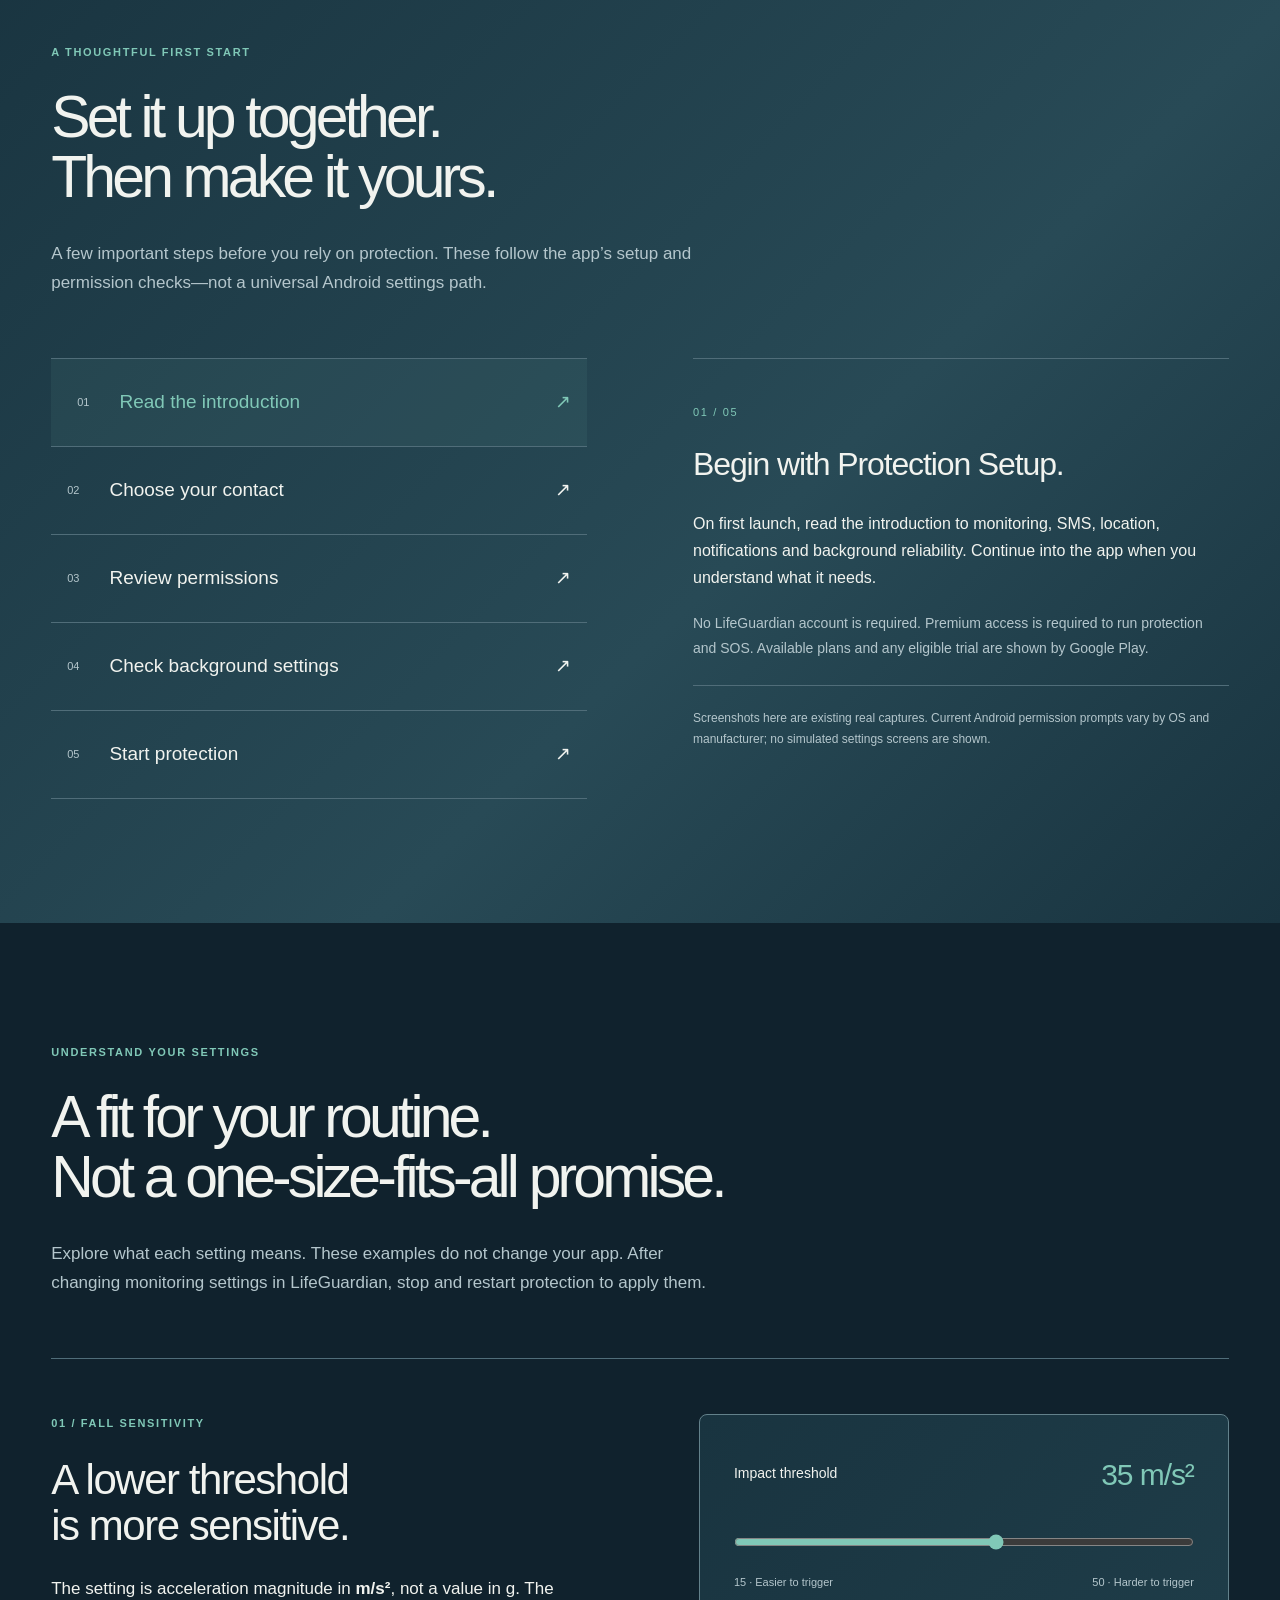
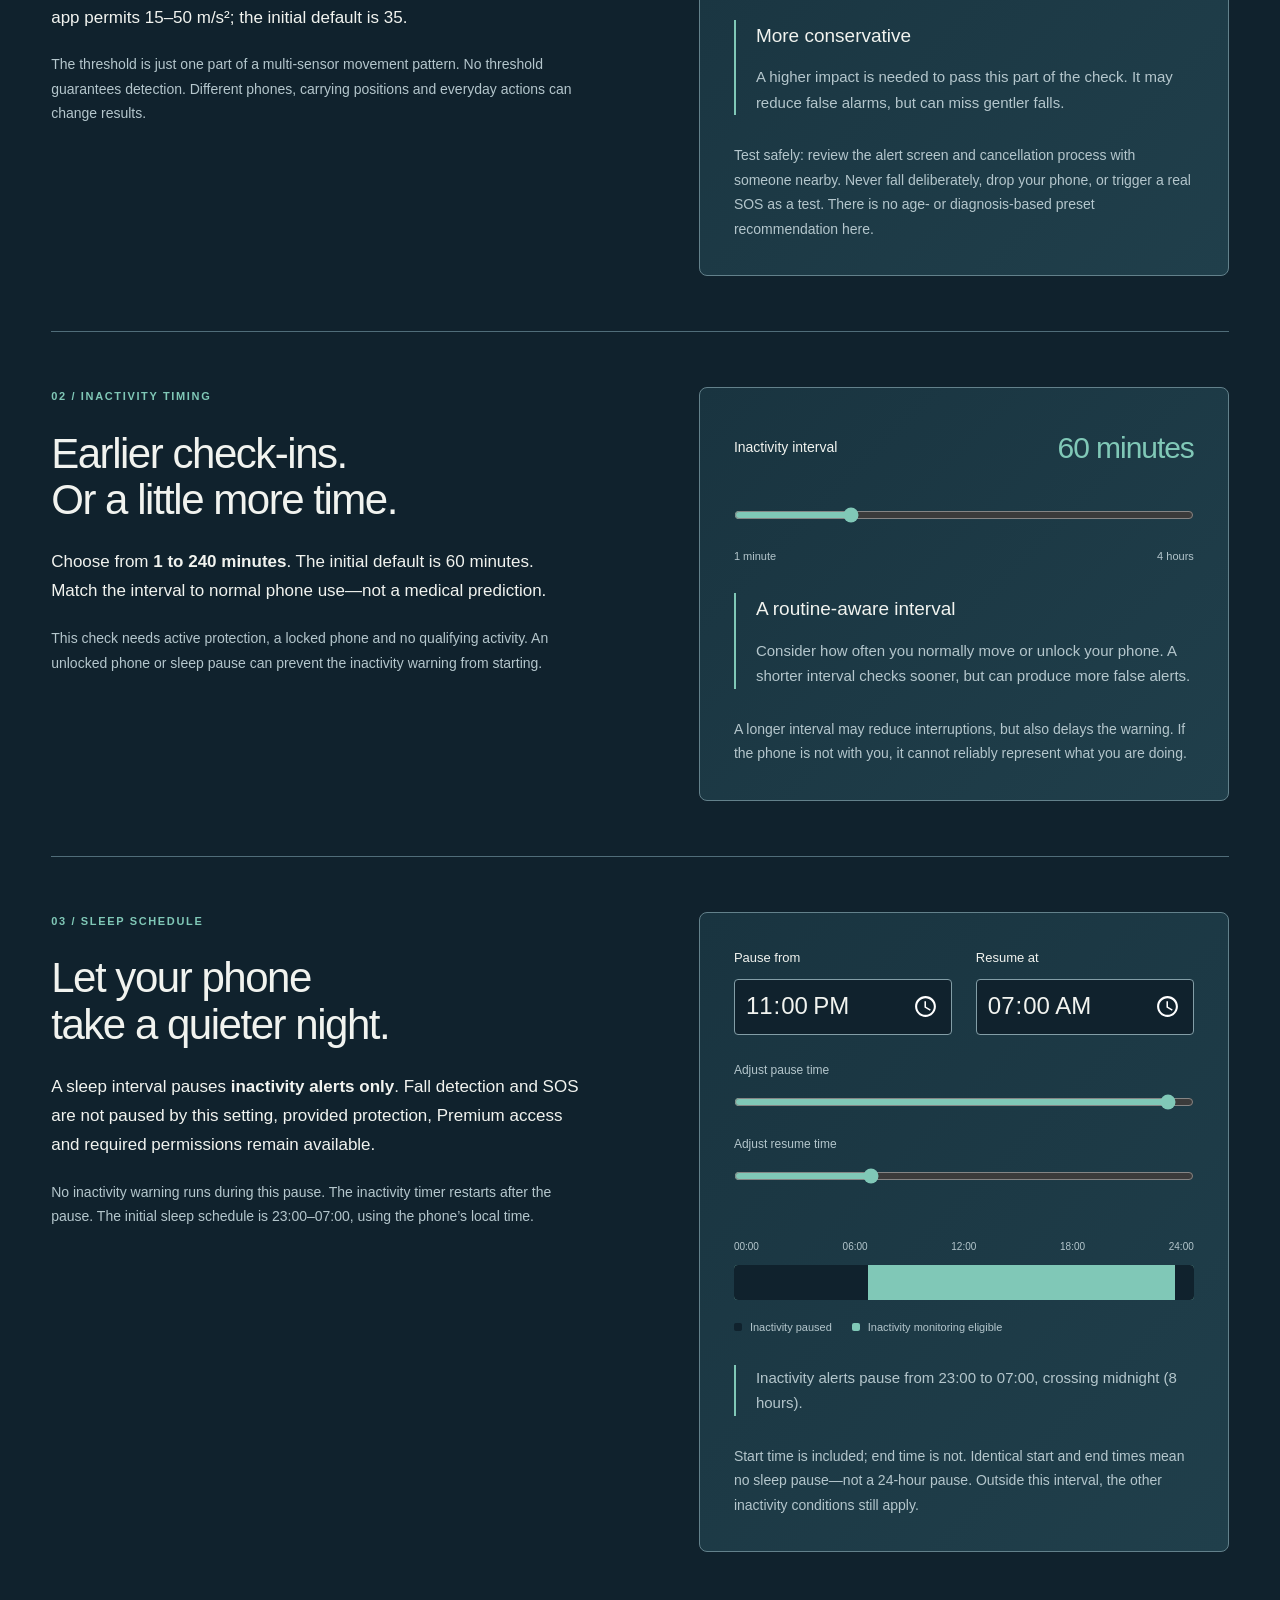
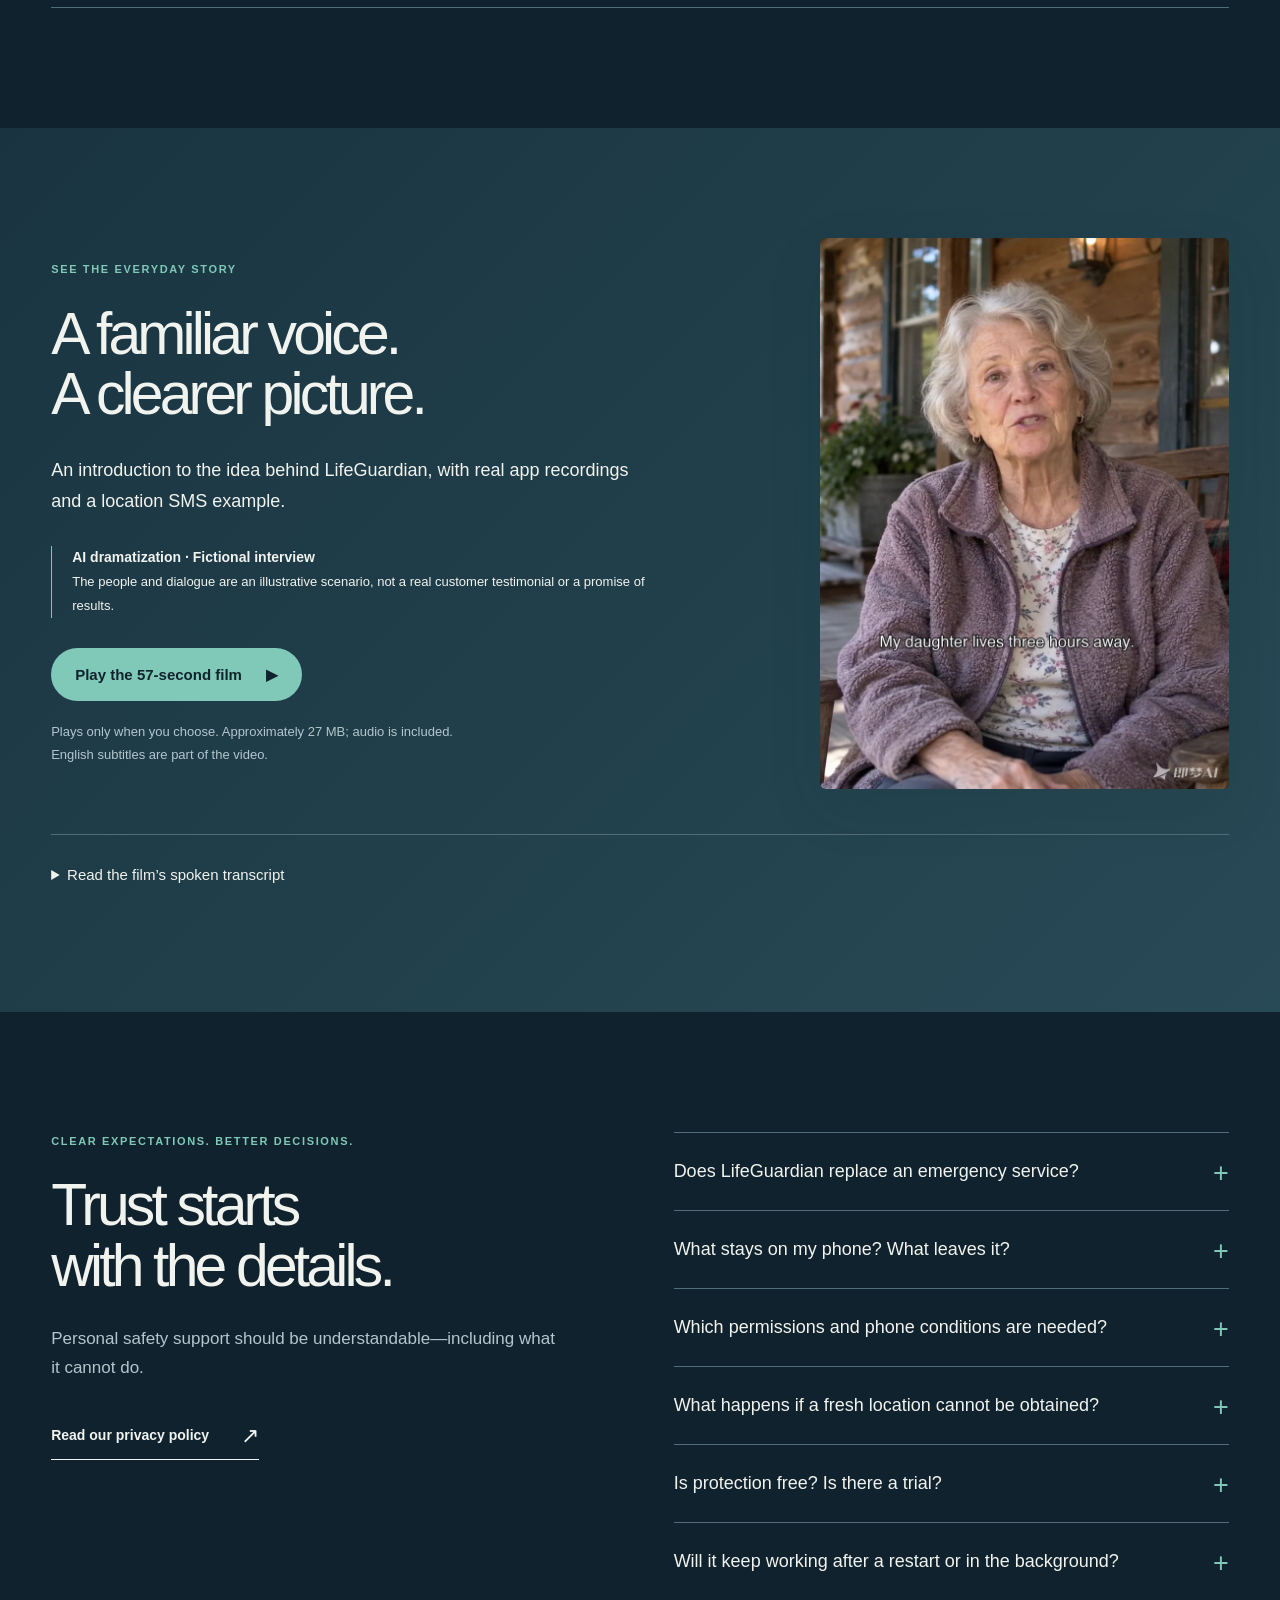
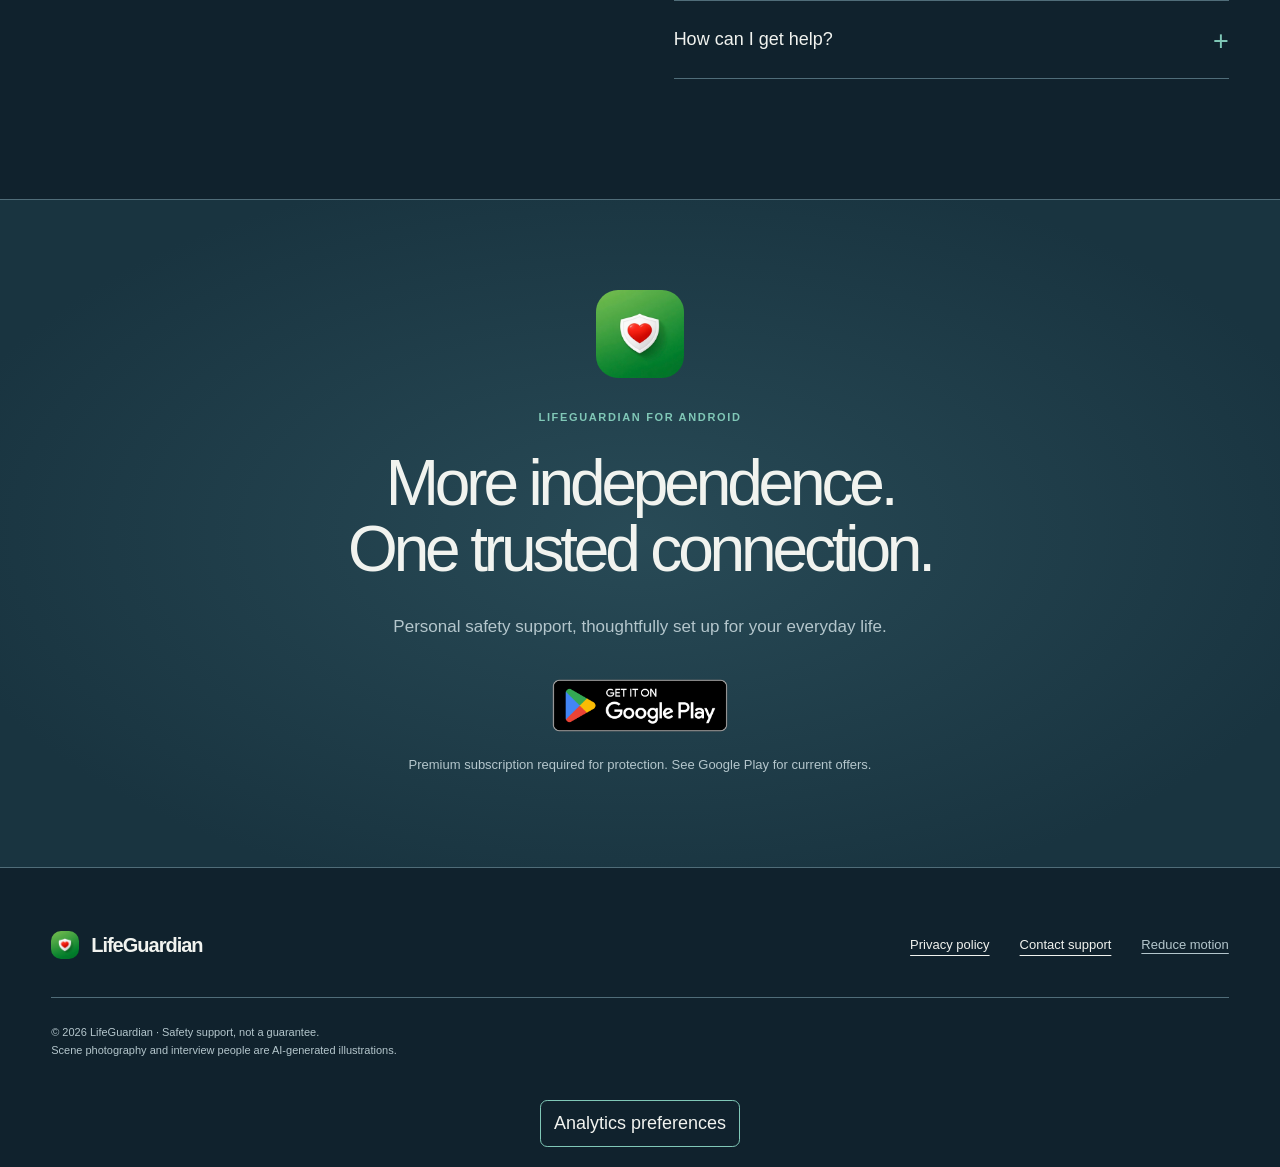
==== commit 69d7aa8c: "Restore consent-gated analytics with one page view and URL guard" ====
--- a/index.html
+++ b/index.html
@@ -67,4 +67,14 @@
 </main>
 <footer class="site-footer wrap"><a class="wordmark" href="#top"><img src="assets/app-icon.png" width="28" height="28" alt="">LifeGuardian</a><div><a href="privacy.html">Privacy policy</a><a href="mailto:zplyy.studio@gmail.com">Contact support</a><button id="motion-toggle" type="button" aria-pressed="false">Reduce motion</button></div><p>© 2026 LifeGuardian · Safety support, not a guarantee.<br>Scene photography and interview people are AI-generated illustrations.</p></footer>
 <dialog id="screen-dialog" aria-labelledby="screen-dialog-title"><div class="dialog-heading"><h2 id="screen-dialog-title">Actual app capture</h2><button id="close-dialog" class="button" type="button">Close <span aria-hidden="true">×</span></button></div><img id="dialog-image" alt=""><p class="small">Original screen content, not a simulated interface. Appearance may vary by version.</p><a id="full-screen-image" class="text-link" target="_blank" rel="noopener">Open full-size image in a new tab <span aria-hidden="true">↗</span></a></dialog>
+<section class="analytics-choice" id="analytics-choice" aria-labelledby="analytics-title" hidden>
+  <h2 id="analytics-title">Website analytics</h2>
+  <p>Allow optional Google Analytics to help us understand how people use this website? Your choice does not affect the site or Google Play downloads. <a href="privacy.html#website-analytics">Privacy details</a></p>
+  <button type="button" data-analytics-accept>Accept analytics</button>
+  <button type="button" data-analytics-reject>Reject analytics</button>
+  <p id="analytics-status" role="status"></p>
+</section>
+<div class="analytics-footer"><button id="analytics-preferences" type="button" aria-controls="analytics-choice" aria-expanded="false">Analytics preferences</button></div>
+<link rel="stylesheet" href="analytics.css">
+<script src="analytics.js" defer></script>
 </body></html>
--- a/analytics.css
+++ b/analytics.css
@@ -0,0 +1,32 @@
+.analytics-choice[hidden] { display: none; }
+.analytics-choice {
+  position: fixed;
+  z-index: 20;
+  inset: auto 1rem 1rem;
+  margin-inline: auto;
+  max-width: 34rem;
+  max-height: 75vh;
+  overflow: auto;
+  padding: 1rem;
+  border: 1px solid #80c8b7;
+  border-radius: .8rem;
+  background: #193440;
+  color: #f1f3ef;
+  box-shadow: 0 .5rem 2rem #10222d66;
+}
+.analytics-choice h2 { font-size: 1.25rem; color: inherit; margin: 0; }
+.analytics-choice p { color: inherit; margin: .5rem 0; }
+.analytics-choice a { color: #b6e7db; }
+.analytics-choice button, .analytics-footer button {
+  min-height: 44px;
+  padding: .45rem .8rem;
+  margin: .15rem;
+  font: inherit;
+  border: 1px solid #80c8b7;
+  border-radius: .45rem;
+  background: #10222d;
+  color: #f1f3ef;
+  cursor: pointer;
+}
+.analytics-choice button:focus-visible, .analytics-footer button:focus-visible { outline: 3px solid #80c8b7; outline-offset: 2px; }
+.analytics-footer { text-align: center; padding: .6rem 1rem 1.1rem; }
